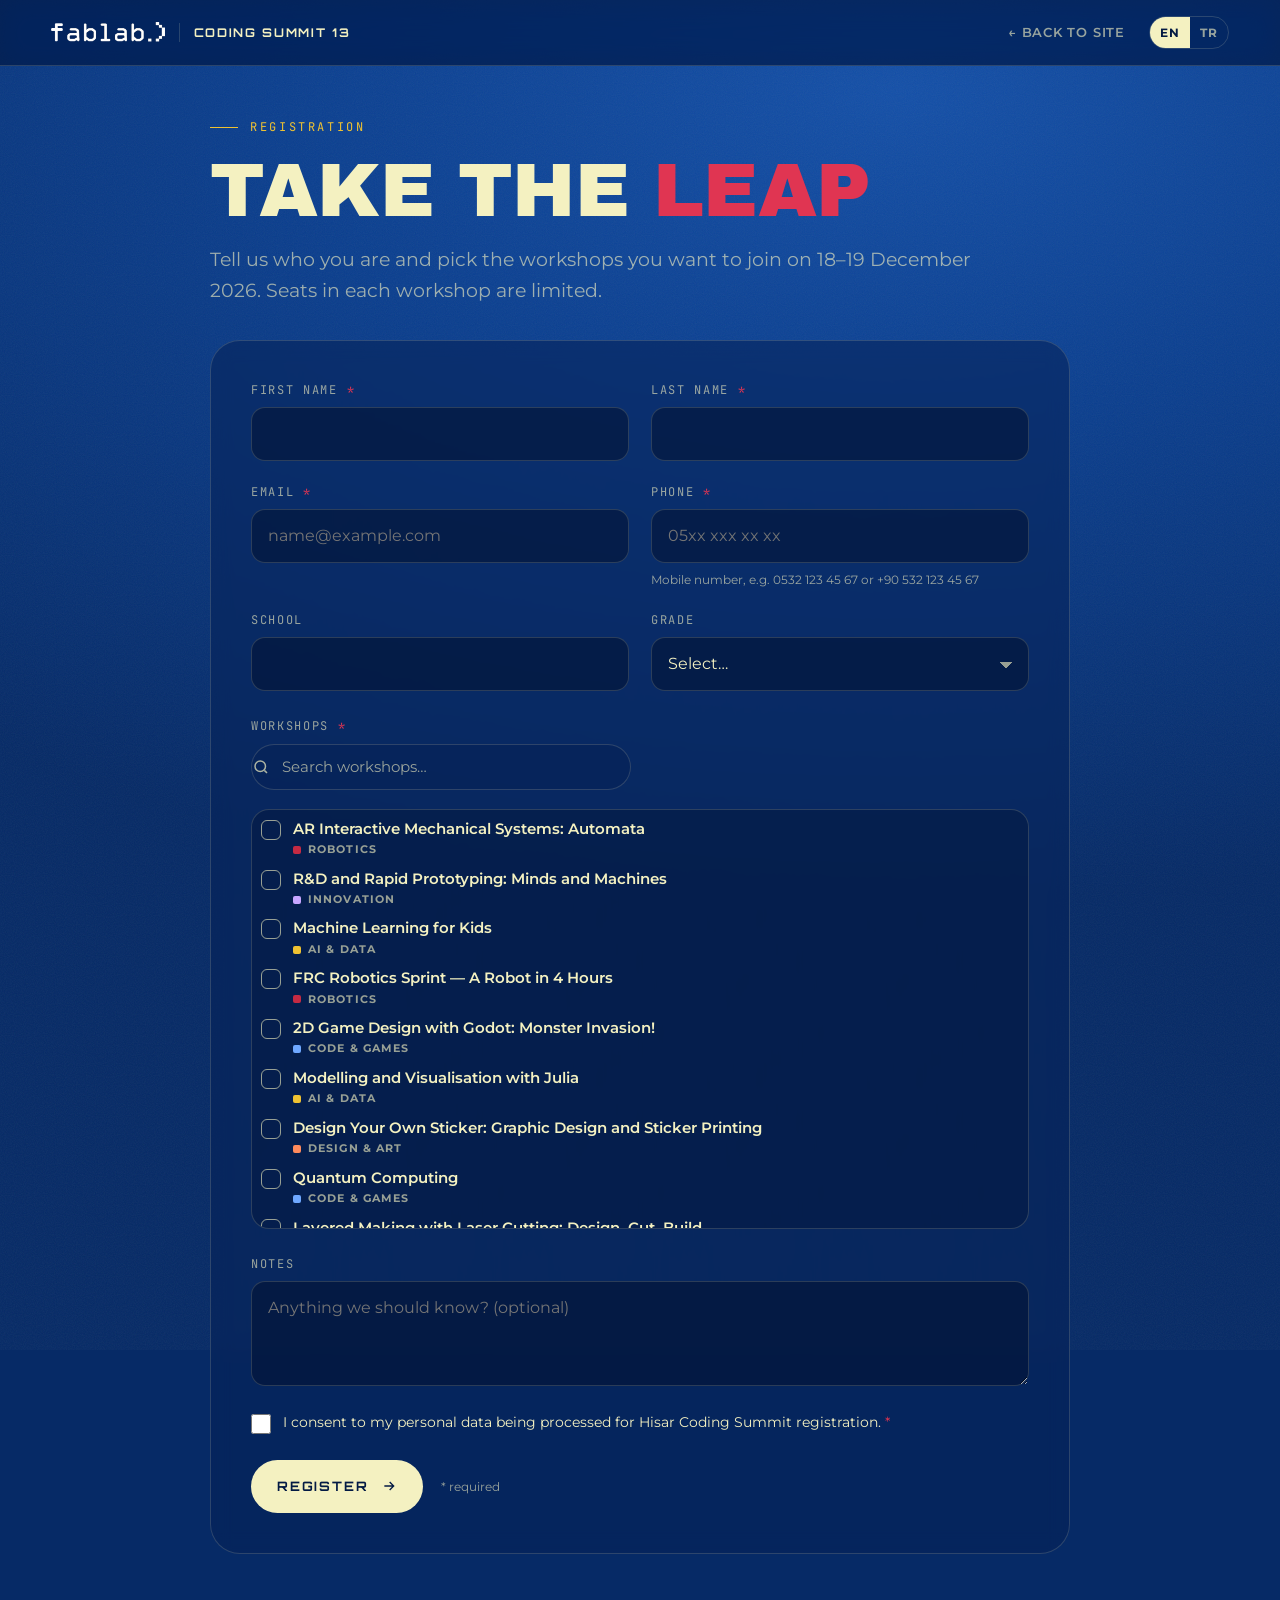
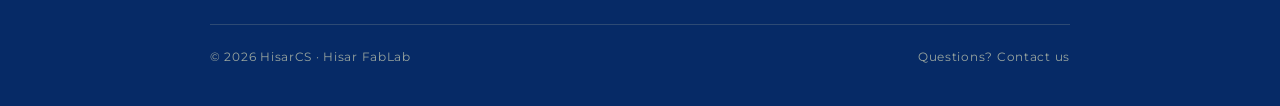
==== register.html @ 796e91f2 "Cache-bust asset URLs so returning visitors get new data.js Co-Authored-By: Claude Opus 5.5 <noreply" ====
<!doctype html>
<html lang="en">
<head>
  <meta charset="utf-8" />
  <meta name="viewport" content="width=device-width, initial-scale=1" />
  <title>Register — Quantum Leap · 13th Hisar Coding Summit</title>
  <meta name="description" content="Register for the 13th Hisar Coding Summit: Quantum Leap, 18–19 December 2026." />
  <meta name="theme-color" content="#0b3f8f" />
  <link rel="icon" href="legacy/favicon.ico" />
  <link rel="preconnect" href="https://fonts.googleapis.com" />
  <link rel="preconnect" href="https://fonts.gstatic.com" crossorigin />
  <link href="https://fonts.googleapis.com/css2?family=Archivo+Black&family=JetBrains+Mono:wght@400;500&family=Montserrat:wght@300;400;500;600;700&family=Orbitron:wght@500;700;900&family=Plus+Jakarta+Sans:wght@700&display=swap" rel="stylesheet" />
  <link rel="stylesheet" href="assets/css/style.css?v=b892150" />
  <link rel="stylesheet" href="assets/css/register.css?v=b892150" />
</head>
<body class="reg">
  <div class="reg__bg" aria-hidden="true"></div>
  <div class="grain" aria-hidden="true"></div>

  <header class="nav is-solid" id="nav">
    <a class="nav__brand" href="index.html" aria-label="Hisar Coding Summit home">
      <img src="assets/img/fablab-white.png" alt="fablab" />
      <span>CODING SUMMIT 13</span>
    </a>
    <div class="nav__right">
      <a class="reg__back" href="index.html"><span aria-hidden="true">←</span> <span data-i18n="reg.back">Back to site</span></a>
      <div class="lang" role="group" aria-label="Language">
        <button type="button" data-lang="en" aria-pressed="true">EN</button>
        <button type="button" data-lang="tr" aria-pressed="false">TR</button>
      </div>
    </div>
  </header>

  <main class="reg__main">
    <div class="reg__wrap">
      <div class="reg__intro">
        <span class="eyebrow" data-i18n="reg.eyebrow">Registration</span>
        <h1 class="h2" data-i18n-html="reg.title">Take the <em>leap</em></h1>
        <p class="lead" data-i18n="reg.lead">Tell us who you are and pick the workshops you want to join on 18–19 December 2026. Seats in each workshop are limited.</p>
      </div>

      <div class="reg__soon" id="soon" hidden role="status">
        <b data-i18n="reg.soonTitle">Registration opens soon</b>
        <span data-i18n="reg.soonText">The form is ready, but we are not taking sign-ups yet. Follow @hisarcs to be the first to know.</span>
      </div>

      <form class="reg__form" id="form" novalidate autocomplete="on">
        <div class="reg__grid">
          <div class="f">
            <label for="firstName"><span data-i18n="reg.first">First name</span> <i>*</i></label>
            <input id="firstName" name="firstName" type="text" autocomplete="given-name" maxlength="80" required />
            <p class="err" data-for="firstName" role="alert"></p>
          </div>
          <div class="f">
            <label for="lastName"><span data-i18n="reg.last">Last name</span> <i>*</i></label>
            <input id="lastName" name="lastName" type="text" autocomplete="family-name" maxlength="80" required />
            <p class="err" data-for="lastName" role="alert"></p>
          </div>
          <div class="f">
            <label for="email"><span data-i18n="reg.email">Email</span> <i>*</i></label>
            <input id="email" name="email" type="email" inputmode="email" autocomplete="email" maxlength="120" placeholder="name@example.com" required />
            <p class="err" data-for="email" role="alert"></p>
          </div>
          <div class="f">
            <label for="phone"><span data-i18n="reg.phone">Phone</span> <i>*</i></label>
            <input id="phone" name="phone" type="tel" inputmode="tel" autocomplete="tel" maxlength="24" placeholder="05xx xxx xx xx" required />
            <small data-i18n="reg.phoneHint">Mobile number, e.g. 0532 123 45 67 or +90 532 123 45 67</small>
            <p class="err" data-for="phone" role="alert"></p>
          </div>
          <div class="f">
            <label for="school" data-i18n="reg.school">School</label>
            <input id="school" name="school" type="text" autocomplete="organization" maxlength="120" />
          </div>
          <div class="f">
            <label for="grade" data-i18n="reg.grade">Grade</label>
            <select id="grade" name="grade"></select>
          </div>
        </div>

        <fieldset class="f reg__ws" id="wsField">
          <legend><span data-i18n="reg.workshops">Workshops</span> <i>*</i></legend>
          <div class="reg__wstools">
            <label class="search">
              <svg viewBox="0 0 24 24" fill="none" stroke="currentColor" stroke-width="2"><circle cx="11" cy="11" r="7"/><path d="m20 20-3.5-3.5"/></svg>
              <input id="wsq" type="search" data-i18n-ph="reg.wsSearch" placeholder="Search workshops…" autocomplete="off" aria-label="Search workshops" />
            </label>
            <span class="reg__picked" id="picked" aria-live="polite"></span>
          </div>
          <div class="reg__list" id="wsList"></div>
          <p class="err" data-for="workshops" role="alert"></p>
        </fieldset>

        <div class="f">
          <label for="notes" data-i18n="reg.notes">Notes</label>
          <textarea id="notes" name="notes" rows="3" maxlength="600" data-i18n-ph="reg.notesPh" placeholder="Anything we should know? (optional)"></textarea>
        </div>

        <div class="f reg__consent">
          <label class="check">
            <input id="consent" name="consent" type="checkbox" />
            <span><span data-i18n="reg.consent">I consent to my personal data being processed for Hisar Coding Summit registration.</span> <i>*</i></span>
          </label>
          <p class="err" data-for="consent" role="alert"></p>
        </div>

        <div class="hp" aria-hidden="true"><label>Website <input id="website" name="website" type="text" tabindex="-1" autocomplete="off" /></label></div>

        <div class="reg__error" id="fail" hidden role="alert">
          <b data-i18n="reg.failTitle">We could not send your registration</b>
          <span id="failMsg"></span>
        </div>

        <div class="reg__actions">
          <button class="btn" id="submit" type="submit">
            <span id="submitText" data-i18n="reg.submit">Register</span>
            <svg viewBox="0 0 24 24" fill="none" stroke="currentColor" stroke-width="2"><path d="M5 12h14M13 6l6 6-6 6"/></svg>
          </button>
          <span class="reg__req" data-i18n="reg.required">* required</span>
        </div>
      </form>

      <section class="reg__done" id="done" hidden aria-live="polite">
        <span class="eyebrow" style="color:var(--yellow)" data-i18n="reg.doneEyebrow">Done</span>
        <h2 class="h2" data-i18n-html="reg.doneTitle">You're <em>registered</em></h2>
        <p class="lead" id="doneText"></p>
        <ul class="reg__sum" id="doneList"></ul>
        <a class="btn btn--ghost" href="index.html"><span data-i18n="reg.back">Back to site</span></a>
      </section>
    </div>
  </main>

  <footer class="reg__foot">
    <span>© <span id="yr"></span> HisarCS · Hisar FabLab</span>
    <a href="index.html#contact" data-i18n="reg.help">Questions? Contact us</a>
  </footer>

  <script src="assets/js/data.js?v=b892150"></script>
  <script src="assets/js/register.js?v=b892150"></script>
</body>
</html>
---- assets/css/style.css ----
/* 13th Hisar Coding Summit — "Quantum Leap"
   Palette and type follow the Canva brand sheet (13th Coding Summit, page 1–2). */

:root {
  --blue: #0b3f8f;
  --blue-deep: #062a66;
  --blue-ink: #031a44;
  --navy: #2e3a4f;
  --cream: #f4f1c1;
  --cream-dim: rgba(244, 241, 193, 0.62);
  --red: #c52a43;
  --red-hot: #e03552;
  --yellow: #efc232;
  --line: rgba(244, 241, 193, 0.16);
  --glass: rgba(6, 34, 86, 0.55);

  --f-display: "Orbitron", "Archivo Black", system-ui, sans-serif;
  --f-heavy: "Archivo Black", "Montserrat", system-ui, sans-serif;
  --f-body: "Montserrat", system-ui, -apple-system, sans-serif;
  --f-mono: "JetBrains Mono", ui-monospace, Menlo, monospace;

  --gutter: clamp(16px, 4vw, 56px);
  --max: 1240px;
  --ease: cubic-bezier(0.2, 0.8, 0.2, 1);
}

* { box-sizing: border-box; }
html { scroll-behavior: smooth; -webkit-text-size-adjust: 100%; }
body {
  margin: 0;
  background: var(--blue-deep);
  color: var(--cream);
  font-family: var(--f-body);
  font-size: 16px;
  line-height: 1.6;
  overflow-x: hidden;
  -webkit-font-smoothing: antialiased;
}
::selection { background: var(--red); color: var(--cream); }
a { color: inherit; }
img { max-width: 100%; display: block; }
button { font: inherit; color: inherit; }

/* ---------- background layers ---------- */
#smoke {
  position: fixed; inset: 0; width: 100%; height: 100%;
  z-index: -2; display: block;
  background: radial-gradient(120% 90% at 70% 10%, #1450a8 0%, var(--blue) 40%, var(--blue-deep) 100%);
}
.grain {
  position: fixed; inset: -50%; z-index: -1; pointer-events: none; opacity: 0.07;
  background-image: url("data:image/svg+xml;utf8,<svg xmlns='http://www.w3.org/2000/svg' width='160' height='160'><filter id='n'><feTurbulence type='fractalNoise' baseFrequency='.9' numOctaves='3' stitchTiles='stitch'/></filter><rect width='100%' height='100%' filter='url(%23n)'/></svg>");
  animation: grain 1.2s steps(6) infinite;
}
@keyframes grain {
  0% { transform: translate(0, 0); } 20% { transform: translate(-3%, 2%); }
  40% { transform: translate(2%, -4%); } 60% { transform: translate(-4%, -1%); }
  80% { transform: translate(3%, 3%); } 100% { transform: translate(0, 0); }
}

/* ---------- cursor (pointer devices only) ---------- */
.cursor, .cursor-ring { display: none; }
@media (hover: hover) and (pointer: fine) {
  .cursor, .cursor-ring {
    display: block; position: fixed; left: 0; top: 0; z-index: 100;
    pointer-events: none; border-radius: 50%;
    transform: translate(-50%, -50%);
  }
  .cursor { width: 6px; height: 6px; background: var(--cream); mix-blend-mode: difference; }
  .cursor-ring {
    width: 34px; height: 34px; border: 1px solid var(--cream-dim);
    transition: width .25s var(--ease), height .25s var(--ease), border-color .25s, background .25s;
  }
  .cursor-ring.is-hover { width: 64px; height: 64px; border-color: var(--yellow); background: rgba(239, 194, 50, .08); }
}

/* ---------- nav ---------- */
.nav {
  position: fixed; top: 0; left: 0; right: 0; z-index: 50;
  display: flex; align-items: center; justify-content: space-between; gap: 16px;
  padding: 14px var(--gutter);
  transition: background .4s, backdrop-filter .4s, padding .4s;
}
.nav.is-solid {
  background: rgba(3, 26, 68, .72);
  -webkit-backdrop-filter: blur(14px) saturate(1.3); backdrop-filter: blur(14px) saturate(1.3);
  border-bottom: 1px solid var(--line);
}
.nav__brand { display: flex; align-items: center; gap: 14px; text-decoration: none; flex: none; }
@media (max-width: 1180px) { .nav__brand span { display: none; } }
.nav__brand img { height: 20px; width: auto; }
.nav__brand span {
  font-family: var(--f-display); font-weight: 700; letter-spacing: .14em; font-size: 12px;
  padding-left: 14px; border-left: 1px solid var(--line); white-space: nowrap;
}
.nav__links { display: flex; align-items: center; gap: 4px; }
.nav__links a {
  text-decoration: none; font-size: 13px; font-weight: 600; letter-spacing: .06em; text-transform: uppercase;
  padding: 8px 12px; border-radius: 99px; color: var(--cream-dim); transition: color .2s, background .2s;
}
.nav__links a:hover, .nav__links a.is-active { color: var(--cream); background: rgba(244, 241, 193, .08); }
.nav__right { display: flex; align-items: center; gap: 10px; }
.lang {
  display: inline-flex; border: 1px solid var(--line); border-radius: 99px; overflow: hidden; font-size: 12px; font-weight: 700;
}
.lang button { background: none; border: 0; padding: 6px 10px; cursor: pointer; color: var(--cream-dim); letter-spacing: .08em; }
.lang button[aria-pressed="true"] { background: var(--cream); color: var(--blue-ink); }
.nav__burger { display: none; background: none; border: 1px solid var(--line); border-radius: 10px; width: 40px; height: 40px; cursor: pointer; }
.nav__burger i { display: block; width: 18px; height: 2px; background: var(--cream); margin: 4px auto; transition: transform .3s; }

@media (max-width: 900px) {
  .nav__links {
    position: fixed; inset: 64px 12px auto 12px; flex-direction: column; align-items: stretch;
    background: rgba(3, 26, 68, .96); border: 1px solid var(--line); border-radius: 18px; padding: 10px;
    transform: translateY(-12px); opacity: 0; pointer-events: none; transition: .3s var(--ease);
  }
  .nav__links.is-open { transform: none; opacity: 1; pointer-events: auto; }
  .nav__links a { padding: 14px 16px; font-size: 15px; }
  .nav__burger { display: block; }
  .nav__brand span { display: none; }
}

/* ---------- shared ---------- */
.wrap { width: min(var(--max), 100% - 2 * var(--gutter)); margin-inline: auto; }
.section { position: relative; padding: clamp(80px, 12vw, 150px) 0; }
.eyebrow {
  display: inline-flex; align-items: center; gap: 12px;
  font-family: var(--f-mono); font-size: 12px; letter-spacing: .22em; text-transform: uppercase; color: var(--yellow);
}
.eyebrow::before { content: ""; width: 28px; height: 1px; background: currentColor; }
.h2 {
  font-family: var(--f-heavy); font-weight: 400; text-transform: uppercase;
  font-size: clamp(34px, 6vw, 76px); line-height: .95; letter-spacing: -.01em; margin: 18px 0 0;
}
.h2 em { font-style: normal; color: var(--red-hot); }
.lead { font-size: clamp(16px, 1.5vw, 19px); color: var(--cream-dim); max-width: 62ch; }

.btn {
  --bg: var(--cream); --fg: var(--blue-ink);
  position: relative; display: inline-flex; align-items: center; gap: 12px;
  padding: 16px 26px; border-radius: 99px; border: 0; cursor: pointer; text-decoration: none;
  background: var(--bg); color: var(--fg);
  font-family: var(--f-display); font-weight: 700; font-size: 13px; letter-spacing: .14em; text-transform: uppercase;
  overflow: hidden; isolation: isolate; transition: transform .3s var(--ease), box-shadow .3s;
}
.btn::before {
  content: ""; position: absolute; inset: 0; z-index: -1; background: var(--red);
  transform: translateY(101%); transition: transform .45s var(--ease);
}
.btn:hover { color: var(--cream); box-shadow: 0 12px 40px -10px rgba(197, 42, 67, .8); }
.btn:hover::before { transform: none; }
.btn--ghost { --bg: transparent; --fg: var(--cream); border: 1px solid var(--line); }
.btn svg { width: 16px; height: 16px; transition: transform .3s var(--ease); }
.btn:hover svg { transform: translateX(4px); }

.reveal { opacity: 0; transform: translateY(36px); transition: opacity 1s var(--ease), transform 1s var(--ease); }
.reveal.is-in { opacity: 1; transform: none; }

/* ---------- hero ---------- */
.hero {
  position: relative; min-height: 100svh; display: grid; place-items: center;
  padding: 96px var(--gutter) 56px; text-align: center; overflow: hidden;
}
.hero__inner { position: relative; z-index: 2; display: flex; flex-direction: column; align-items: center; }
.hero__edition {
  display: flex; align-items: center; gap: 18px;
  font-family: var(--f-display); font-size: clamp(14px, 1.6vw, 20px); letter-spacing: .3em;
}
.hero__edition::before, .hero__edition::after { content: ""; width: clamp(40px, 7vw, 90px); height: 1px; background: var(--cream); opacity: .7; }
.hero__summit {
  font-family: var(--f-body); font-weight: 500; letter-spacing: .04em;
  font-size: clamp(22px, 3.4vw, 44px); margin-top: 6px;
}
.title {
  font-family: var(--f-display); font-weight: 900; color: var(--cream);
  font-size: clamp(44px, min(11vw, 13svh), 150px); line-height: .9; letter-spacing: .08em; margin: 14px 0 0;
  text-shadow: 0 0 40px rgba(244, 241, 193, .18);
}
.title .row { display: block; white-space: nowrap; }
.title .ch { display: inline-block; position: relative; transition: color .2s, transform .2s; }
.title .ch:hover { color: var(--yellow); transform: translateY(-6px); }
.title.is-glitch .row { animation: glitch .38s steps(2) 1; }
@keyframes glitch {
  0% { clip-path: inset(0 0 0 0); transform: none; text-shadow: none; }
  20% { clip-path: inset(10% 0 55% 0); transform: translateX(-6px); text-shadow: 4px 0 var(--red), -4px 0 var(--yellow); }
  40% { clip-path: inset(60% 0 8% 0); transform: translateX(6px); text-shadow: -4px 0 var(--red), 4px 0 #6fb4ff; }
  60% { clip-path: inset(30% 0 35% 0); transform: translateX(-3px); }
  100% { clip-path: inset(0 0 0 0); transform: none; text-shadow: none; }
}
.hero__tag {
  margin-top: 22px; font-size: clamp(11px, 1.1vw, 14px); letter-spacing: .22em; text-transform: uppercase; color: var(--cream-dim);
}
.hero__stage { position: relative; width: min(440px, 84vw, 40svh); aspect-ratio: 1; margin-top: clamp(4px, 1.5vw, 16px); }
@media (max-width: 640px) { .hero__stage { width: min(84vw, 360px); } }
#ring { position: absolute; inset: 0; width: 100%; height: 100%; }
.hero__hint {
  position: absolute; bottom: 4%; left: 50%; transform: translateX(-50%);
  font-family: var(--f-mono); font-size: 11px; letter-spacing: .2em; color: var(--cream-dim); opacity: .8; white-space: nowrap;
}

.infobar {
  margin-top: clamp(10px, 2vw, 24px);
  display: flex; align-items: stretch; gap: 0; flex-wrap: wrap; justify-content: center;
  border: 1px solid var(--line); border-radius: 18px; background: var(--glass);
  -webkit-backdrop-filter: blur(10px); backdrop-filter: blur(10px);
}
.infobar > * { padding: 14px 22px; display: flex; align-items: center; gap: 12px; text-align: left; }
.infobar > * + * { border-left: 1px solid var(--line); }
.infobar svg { width: 22px; height: 22px; flex: none; opacity: .9; }
.infobar strong { display: block; font-size: 15px; font-weight: 600; }
.infobar small { display: block; font-size: 11px; color: var(--cream-dim); letter-spacing: .06em; }
.count { font-family: var(--f-display); font-size: 18px; letter-spacing: .06em; font-variant-numeric: tabular-nums; }
.count b { font-weight: 700; }
.count i { font-style: normal; font-size: 10px; color: var(--cream-dim); margin: 0 6px 0 2px; }
@media (max-width: 640px) {
  .infobar > * { flex: 1 1 100%; justify-content: center; }
  .infobar > * + * { border-left: 0; border-top: 1px solid var(--line); }
}
.hero__cta { display: flex; gap: 12px; flex-wrap: wrap; justify-content: center; margin-top: 26px; }
.scrollcue {
  position: absolute; left: 50%; bottom: 18px; z-index: 2; transform: translateX(-50%);
  width: 22px; height: 36px; border: 1px solid var(--cream-dim); border-radius: 12px;
}
.scrollcue::after {
  content: ""; position: absolute; left: 50%; top: 7px; width: 3px; height: 7px; border-radius: 2px;
  background: var(--cream); transform: translateX(-50%); animation: cue 1.8s var(--ease) infinite;
}
@keyframes cue { 0% { opacity: 0; transform: translate(-50%, 0); } 30% { opacity: 1; } 100% { opacity: 0; transform: translate(-50%, 12px); } }

/* ---------- partner strip ---------- */
.partners { border-block: 1px solid var(--line); padding: 26px 0; background: rgba(3, 26, 68, .35); }
.partners .wrap { display: flex; align-items: center; justify-content: center; gap: clamp(14px, 3.4vw, 44px); flex-wrap: wrap; }
.partners .p {
  font-weight: 700; font-size: 14px; letter-spacing: .08em; color: var(--cream-dim); text-transform: uppercase;
  display: flex; align-items: center; gap: 10px; transition: color .3s;
}
.partners .p:hover { color: var(--cream); }
.partners img { height: 18px; width: auto; opacity: .8; }
.partners .dot { width: 9px; height: 9px; border-radius: 2px; }

/* ---------- marquee ---------- */
.marquee {
  overflow: hidden; background: var(--red); color: var(--cream);
  transform: rotate(-2deg); margin: 0 -4vw; box-shadow: 0 20px 60px -20px rgba(0, 0, 0, .5);
}
.marquee--y { background: var(--yellow); color: var(--blue-ink); transform: rotate(1.5deg); margin-top: -18px; }
.marquee__track { display: flex; width: max-content; animation: marquee 32s linear infinite; }
.marquee--y .marquee__track { animation-direction: reverse; animation-duration: 40s; }
.marquee span {
  font-family: var(--f-display); font-weight: 900; font-size: clamp(18px, 2.6vw, 30px); letter-spacing: .14em;
  padding: 14px 0; white-space: nowrap;
}
.marquee span::after { content: "✦"; margin: 0 28px; }
@keyframes marquee { to { transform: translateX(-50%); } }

/* ---------- about ---------- */
.about__grid { display: grid; grid-template-columns: 1.1fr .9fr; gap: clamp(32px, 6vw, 90px); align-items: center; }
@media (max-width: 900px) { .about__grid { grid-template-columns: 1fr; } }
.stats { display: grid; grid-template-columns: repeat(2, 1fr); gap: 14px; }
.stat {
  position: relative; padding: 26px 22px; border-radius: 20px; border: 1px solid var(--line);
  background: linear-gradient(160deg, rgba(244, 241, 193, .06), rgba(244, 241, 193, 0)); overflow: hidden;
}
.stat::after { content: ""; position: absolute; right: -30px; top: -30px; width: 90px; height: 90px; border-radius: 50%; background: var(--c, var(--red)); opacity: .9; transition: transform .6s var(--ease); }
.stat:hover::after { transform: scale(1.5); }
.stat:nth-child(2) { --c: var(--yellow); }
.stat:nth-child(2)::after { border-radius: 12px; }
.stat:nth-child(3) { --c: var(--cream); }
.stat:nth-child(4) { --c: var(--navy); }
.stat:nth-child(4)::after { border-radius: 12px; }
.stat b { display: block; font-family: var(--f-display); font-size: clamp(40px, 5vw, 64px); line-height: 1; position: relative; z-index: 1; }
.stat span { display: block; margin-top: 10px; font-size: 13px; color: var(--cream-dim); letter-spacing: .08em; text-transform: uppercase; position: relative; z-index: 1; }
.swatches { display: flex; gap: 8px; margin-top: 30px; }
.swatches i { width: 34px; height: 34px; border-radius: 6px; display: block; transition: transform .4s var(--ease); }
.swatches i:hover { transform: translateY(-8px) rotate(-8deg); }

/* ---------- workshops ---------- */
.ws__head { display: flex; align-items: flex-end; justify-content: space-between; gap: 24px; flex-wrap: wrap; }
.ws__tools { display: flex; flex-direction: column; gap: 14px; margin-top: 36px; }
.search {
  display: flex; align-items: center; gap: 10px; padding: 0 16px; height: 50px; max-width: 460px;
  border: 1px solid var(--line); border-radius: 99px; background: var(--glass);
}
.search input { flex: 1; background: none; border: 0; outline: 0; color: var(--cream); font: inherit; font-size: 15px; min-width: 0; }
.search input::placeholder { color: var(--cream-dim); }
.search svg { width: 18px; height: 18px; opacity: .7; flex: none; }
.chips { display: flex; flex-wrap: wrap; gap: 8px; }
.chip {
  border: 1px solid var(--line); background: none; padding: 8px 14px; border-radius: 99px; cursor: pointer;
  font-size: 13px; font-weight: 600; color: var(--cream-dim); transition: .25s var(--ease);
}
.chip:hover { color: var(--cream); border-color: var(--cream-dim); }
.chip[aria-pressed="true"] { background: var(--cream); color: var(--blue-ink); border-color: var(--cream); }
.chip .n { opacity: .55; margin-left: 6px; font-weight: 500; }
.ws__count { font-family: var(--f-mono); font-size: 12px; letter-spacing: .14em; color: var(--cream-dim); }

.grid {
  display: grid; grid-template-columns: repeat(auto-fill, minmax(min(100%, 290px), 1fr));
  gap: 16px; margin-top: 28px; perspective: 1200px;
}
.card {
  --rx: 0deg; --ry: 0deg; --mx: 50%; --my: 50%;
  position: relative; display: flex; flex-direction: column; min-height: 280px; padding: 24px;
  border-radius: 22px; border: 1px solid var(--line); cursor: pointer; text-align: left;
  background: linear-gradient(165deg, rgba(20, 80, 168, .55), rgba(6, 34, 86, .75));
  transform: rotateX(var(--rx)) rotateY(var(--ry)); transform-style: preserve-3d;
  transition: transform .5s var(--ease), border-color .3s, box-shadow .4s, opacity .4s;
  overflow: hidden; isolation: isolate;
}
.card::before {
  content: ""; position: absolute; inset: 0; z-index: -1; opacity: 0; transition: opacity .3s;
  background: radial-gradient(420px circle at var(--mx) var(--my), rgba(244, 241, 193, .16), transparent 45%);
}
.card:hover { border-color: rgba(244, 241, 193, .45); box-shadow: 0 30px 60px -30px rgba(0, 0, 0, .7); }
.card:hover::before { opacity: 1; }
.card:focus-visible { outline: 2px solid var(--yellow); outline-offset: 3px; }
.card__no { font-family: var(--f-mono); font-size: 12px; letter-spacing: .16em; color: var(--yellow); }
.card__shape { position: absolute; top: 20px; right: 20px; width: 38px; height: 38px; transition: transform .6s var(--ease); }
.card:hover .card__shape { transform: rotate(90deg) scale(1.15); }
.card h3 {
  font-family: var(--f-heavy); font-weight: 400; font-size: 21px; line-height: 1.15; margin: 34px 0 12px;
  text-transform: none; transform: translateZ(30px);
}
.card p { margin: 0; font-size: 14px; color: var(--cream-dim); display: -webkit-box; -webkit-line-clamp: 4; -webkit-box-orient: vertical; overflow: hidden; }
.card__tags { display: flex; flex-wrap: wrap; gap: 6px; margin-top: auto; padding-top: 18px; }
.tag {
  font-size: 11px; font-weight: 700; letter-spacing: .06em; text-transform: uppercase;
  padding: 5px 9px; border-radius: 6px; background: rgba(244, 241, 193, .1); color: var(--cream);
}
.tag--red { background: rgba(197, 42, 67, .85); }
.tag--y { background: var(--yellow); color: var(--blue-ink); }
.card.is-hidden { display: none; }
.empty {
  grid-column: 1 / -1; padding: 60px 20px; text-align: center; border: 1px dashed var(--line); border-radius: 22px; color: var(--cream-dim);
}
.empty b { display: block; font-family: var(--f-display); color: var(--cream); font-size: 20px; letter-spacing: .1em; margin-bottom: 8px; }

/* modal */
.modal { position: fixed; inset: 0; z-index: 80; display: grid; place-items: center; padding: 16px; visibility: hidden; }
.modal.is-open { visibility: visible; }
.modal__bg { position: absolute; inset: 0; background: rgba(3, 18, 48, .7); -webkit-backdrop-filter: blur(8px); backdrop-filter: blur(8px); opacity: 0; transition: opacity .35s; }
.modal.is-open .modal__bg { opacity: 1; }
.modal__box {
  position: relative; width: min(720px, 100%); max-height: 88svh; overflow: auto;
  background: linear-gradient(170deg, #12489c, var(--blue-deep)); border: 1px solid var(--line); border-radius: 26px;
  padding: clamp(24px, 4vw, 44px); transform: translateY(30px) scale(.96); opacity: 0; transition: .45s var(--ease);
}
.modal.is-open .modal__box { transform: none; opacity: 1; }
.modal__close {
  position: absolute; top: 16px; right: 16px; width: 40px; height: 40px; border-radius: 50%;
  border: 1px solid var(--line); background: none; cursor: pointer; font-size: 20px; line-height: 1;
}
.modal h3 { font-family: var(--f-heavy); font-weight: 400; font-size: clamp(26px, 4vw, 38px); line-height: 1.05; margin: 16px 40px 18px 0; }
.modal p { color: var(--cream-dim); font-size: 16px; white-space: pre-line; }
.modal dl { display: grid; grid-template-columns: repeat(auto-fit, minmax(140px, 1fr)); gap: 10px; margin: 24px 0 0; }
.modal dl div { border: 1px solid var(--line); border-radius: 14px; padding: 12px 14px; }
.modal dt { font-size: 11px; letter-spacing: .12em; text-transform: uppercase; color: var(--yellow); }
.modal dd { margin: 4px 0 0; font-weight: 600; }

/* ---------- program ---------- */
.tabs { display: inline-flex; gap: 6px; padding: 6px; border: 1px solid var(--line); border-radius: 99px; margin-top: 36px; background: var(--glass); }
.tabs button { border: 0; background: none; padding: 10px 20px; border-radius: 99px; cursor: pointer; font-weight: 700; font-size: 14px; color: var(--cream-dim); }
.tabs button[aria-selected="true"] { background: var(--red); color: var(--cream); }
.timeline { position: relative; margin-top: 34px; padding-left: 28px; }
.timeline::before { content: ""; position: absolute; left: 7px; top: 6px; bottom: 6px; width: 2px; background: linear-gradient(var(--yellow), var(--red), transparent); }
.timeline.is-empty { padding-left: 0; }
.timeline.is-empty::before { display: none; }
.slot { position: relative; display: grid; grid-template-columns: 150px 1fr; gap: 20px; padding: 18px 0; border-bottom: 1px solid var(--line); }
.slot::before { content: ""; position: absolute; left: -27px; top: 26px; width: 14px; height: 14px; border-radius: 50%; background: var(--blue-deep); border: 2px solid var(--yellow); }
.slot:hover::before { background: var(--yellow); }
.slot time { font-family: var(--f-display); font-size: 15px; letter-spacing: .06em; color: var(--yellow); }
.slot b { font-size: 18px; }
.slot small { display: block; color: var(--cream-dim); font-size: 14px; margin-top: 4px; }
@media (max-width: 600px) { .slot { grid-template-columns: 1fr; gap: 4px; } }

/* ---------- join ---------- */
.join {
  position: relative; border-radius: 34px; overflow: hidden; padding: clamp(40px, 8vw, 100px) clamp(24px, 6vw, 80px);
  background: var(--red); text-align: center; isolation: isolate;
}
.join::before {
  content: ""; position: absolute; width: 70vmin; height: 70vmin; border-radius: 50%; background: var(--blue);
  right: -22vmin; top: -30vmin; z-index: -1; transition: transform 1.2s var(--ease);
}
.join::after {
  content: ""; position: absolute; width: 36vmin; height: 36vmin; background: var(--yellow);
  left: -10vmin; bottom: -14vmin; z-index: -1; transform: rotate(12deg); transition: transform 1.2s var(--ease);
}
.join:hover::before { transform: translate(-6vmin, 4vmin); }
.join:hover::after { transform: rotate(-8deg) translate(4vmin, -2vmin); }
.join .h2 { color: var(--cream); }
.join p { color: rgba(244, 241, 193, .85); max-width: 52ch; margin: 18px auto 30px; }
.join__cta { display: flex; align-items: center; justify-content: center; gap: 14px 22px; flex-wrap: wrap; }
.join__ig { color: var(--cream); font-family: var(--f-mono); font-size: 13px; letter-spacing: .1em; text-decoration: none; padding: 10px 14px; border-radius: 99px; border: 1px solid rgba(244, 241, 193, .35); transition: background .25s, color .25s; }
.join__ig:hover { background: var(--cream); color: var(--blue-ink); }

/* ---------- footer ---------- */
.foot { padding: 90px 0 40px; border-top: 1px solid var(--line); margin-top: clamp(80px, 10vw, 140px); background: rgba(3, 18, 48, .55); }
.foot__grid { display: grid; grid-template-columns: 1.2fr 1fr 1fr; gap: 40px; }
@media (max-width: 800px) { .foot__grid { grid-template-columns: 1fr; } }
.foot h4 { font-family: var(--f-mono); font-size: 12px; letter-spacing: .2em; text-transform: uppercase; color: var(--yellow); margin: 0 0 14px; font-weight: 500; }
.foot p, .foot a { color: var(--cream-dim); font-size: 15px; text-decoration: none; }
.foot a:hover { color: var(--cream); }
.foot ul { list-style: none; margin: 0; padding: 0; display: grid; gap: 8px; }
.map { border-radius: 20px; overflow: hidden; border: 1px solid var(--line); aspect-ratio: 16 / 10; filter: grayscale(.6) contrast(1.05) hue-rotate(180deg) invert(.88); }
.map iframe { width: 100%; height: 100%; border: 0; display: block; }
.foot__big {
  font-family: var(--f-display); font-weight: 900; font-size: clamp(30px, 8.4vw, 150px); line-height: .85; letter-spacing: .02em; text-align: center;
  margin: 80px 0 0; color: transparent; -webkit-text-stroke: 1px rgba(244, 241, 193, .35); white-space: nowrap; overflow: hidden;
  user-select: none;
}

/* ---------- legacy ---------- */
.legacy { display: flex; flex-direction: column; align-items: center; gap: 14px; padding: 60px 0 10px; text-align: center; }
.legacy small { color: var(--cream-dim); font-family: var(--f-mono); font-size: 11px; letter-spacing: .16em; text-transform: uppercase; }
.legacy__btn {
  position: relative; display: inline-flex; align-items: center; gap: 14px; text-decoration: none;
  padding: 14px 22px 14px 16px; border-radius: 14px; background: #000; color: #fff;
  border: 1px solid rgba(255, 255, 255, .22); font-family: "Plus Jakarta Sans", var(--f-body); font-weight: 700; font-size: 15px;
  transition: transform .3s var(--ease), box-shadow .3s; overflow: hidden;
}
.legacy__btn:hover { transform: translateY(-3px); box-shadow: 0 0 0 3px rgba(240, 16, 128, .35), 0 20px 40px -16px #f01080; }
.legacy__btn .badge { background: #f01080; color: #fff; font-size: 11px; letter-spacing: .14em; padding: 4px 8px; border-radius: 6px; }
.legacy__btn img { height: 16px; width: auto; }
.legacy__btn span:last-child { white-space: nowrap; }
@media (max-width: 460px) { .legacy__btn { gap: 10px; padding: 12px 14px 12px 12px; font-size: 14px; } .legacy__btn img { height: 14px; } }
.logos { display: flex; align-items: center; justify-content: center; gap: clamp(22px, 3.4vw, 48px); margin-top: 34px; max-width: 100%; }
.logos img { height: clamp(32px, 3.6vw, 48px); width: auto; max-width: none; flex: none; opacity: .92; }
.logos img[src*="fab-academy"], .logos img[src*="fab-foundation"] { height: clamp(22px, 2.3vw, 30px); }
.logos img.chip { height: clamp(38px, 4vw, 54px); background: #fff; padding: 5px 8px; border-radius: 10px; opacity: 1; }
@media (max-width: 1100px) {
  .logos { justify-content: flex-start; overflow-x: auto; width: 100%; padding: 4px 2px; scrollbar-width: none; -webkit-overflow-scrolling: touch; }
  .logos::-webkit-scrollbar { display: none; }
  .logos img { height: 34px; } .logos img[src*="fab-academy"], .logos img[src*="fab-foundation"] { height: 22px; } .logos img.chip { height: 40px; }
}
.hisar30 { height: 96px; width: auto; margin-top: 28px; opacity: .95; }
.copy { margin-top: 40px; text-align: center; font-size: 12px; color: var(--cream-dim); letter-spacing: .06em; }

/* rewind transition into legacy */
.rewind {
  position: fixed; inset: 0; z-index: 200; pointer-events: none; opacity: 0;
  background:
    repeating-linear-gradient(0deg, rgba(0, 0, 0, .35) 0 2px, transparent 2px 4px),
    #000;
  display: grid; place-items: center;
}
.rewind span { font-family: var(--f-mono); color: #fff; letter-spacing: .3em; font-size: 14px; }
.rewind.is-on { animation: rewind .9s steps(8) forwards; }
@keyframes rewind {
  0% { opacity: 0; clip-path: inset(48% 0 48% 0); }
  40% { opacity: 1; clip-path: inset(40% 0 40% 0); }
  100% { opacity: 1; clip-path: inset(0 0 0 0); }
}

@media (prefers-reduced-motion: reduce) {
  *, *::before, *::after { animation-duration: .01ms !important; animation-iteration-count: 1 !important; transition-duration: .01ms !important; }
  .reveal { opacity: 1; transform: none; }
}
---- assets/css/register.css ----
/* Registration page — shares tokens, nav, buttons, search from style.css */
.reg__bg { position: fixed; inset: 0; z-index: -2; background: radial-gradient(120% 90% at 70% 10%, #1450a8 0%, var(--blue) 40%, var(--blue-deep) 100%); }
.reg__main { padding: 110px var(--gutter) 40px; }
.reg__wrap { width: min(860px, 100%); margin-inline: auto; }
.reg__intro .h2 { font-size: clamp(36px, 7vw, 76px); }
.reg__intro .lead { margin: 18px 0 0; }
.reg__back { color: var(--cream-dim); text-decoration: none; font-size: 13px; font-weight: 600; letter-spacing: .06em; text-transform: uppercase; padding: 8px 10px; white-space: nowrap; }
.reg__back:hover { color: var(--cream); }
.nav .nav__right { gap: 14px; }

.reg__soon, .reg__error {
  margin-top: 28px; padding: 16px 20px; border-radius: 18px; display: grid; gap: 4px; font-size: 15px;
  border: 1px solid rgba(239, 194, 50, .5); background: rgba(239, 194, 50, .1); color: var(--cream);
}
.reg__soon b, .reg__error b { font-family: var(--f-display); letter-spacing: .08em; font-size: 14px; color: var(--yellow); }
.reg__error { border-color: rgba(224, 53, 82, .7); background: rgba(197, 42, 67, .2); }
.reg__error b { color: #ff9aa9; }
[hidden] { display: none !important; }

.reg__form { margin-top: 34px; display: grid; gap: 26px; padding: clamp(20px, 4vw, 40px); border-radius: 30px; border: 1px solid var(--line); background: var(--glass); -webkit-backdrop-filter: blur(10px); backdrop-filter: blur(10px); }
.reg__grid { display: grid; grid-template-columns: 1fr 1fr; gap: 22px 22px; }
@media (max-width: 640px) { .reg__grid { grid-template-columns: 1fr; } }
.f { display: grid; gap: 7px; align-content: start; min-width: 0; border: 0; padding: 0; margin: 0; }
.f label, .f legend { font-family: var(--f-mono); font-size: 12px; letter-spacing: .14em; text-transform: uppercase; color: var(--cream-dim); padding: 0; }
.f i { color: var(--red-hot); font-style: normal; }
.f small { font-size: 12px; color: var(--cream-dim); }
.f input[type=text], .f input[type=email], .f input[type=tel], .f select, .f textarea {
  width: 100%; font: inherit; font-size: 16px; color: var(--cream); background: rgba(3, 18, 48, .55);
  border: 1px solid var(--line); border-radius: 14px; padding: 13px 16px; outline: 0; transition: border-color .2s, box-shadow .2s;
}
.f textarea { resize: vertical; min-height: 90px; }
.f select { appearance: none; background-image: linear-gradient(45deg, transparent 50%, var(--cream-dim) 50%), linear-gradient(135deg, var(--cream-dim) 50%, transparent 50%); background-position: calc(100% - 22px) 52%, calc(100% - 16px) 52%; background-size: 6px 6px; background-repeat: no-repeat; padding-right: 40px; }
.f select option { color: var(--blue-ink); }
.f input:focus-visible, .f select:focus-visible, .f textarea:focus-visible { border-color: var(--yellow); box-shadow: 0 0 0 3px rgba(239, 194, 50, .25); }
.f.has-err input:not([type=checkbox]), .f.has-err select, .f.has-err textarea { border-color: var(--red-hot); }
.err { margin: 0; min-height: 0; font-size: 13px; font-weight: 600; color: #ff9aa9; }
.err:empty { display: none; }

.reg__wstools { display: flex; gap: 14px; align-items: center; justify-content: space-between; flex-wrap: wrap; margin: 8px 0 12px; }
.reg__wstools .search { flex: 1 1 260px; max-width: 380px; height: 46px; }
.reg__picked { font-family: var(--f-mono); font-size: 12px; letter-spacing: .12em; color: var(--yellow); }
.reg__list { display: grid; gap: 8px; max-height: 420px; overflow-y: auto; padding-right: 4px; overscroll-behavior: contain; border: 1px solid var(--line); border-radius: 18px; padding: 8px; background: rgba(3, 18, 48, .35); }
.reg__list .none { padding: 18px; color: var(--cream-dim); text-align: center; }
.wopt { position: relative; display: flex; align-items: flex-start; gap: 12px; padding: 12px 14px; border-radius: 12px; cursor: pointer; border: 1px solid transparent; transition: background .2s, border-color .2s; }
.wopt:hover { background: rgba(244, 241, 193, .06); }
.wopt input { position: absolute; opacity: 0; inset: 0; margin: 0; cursor: pointer; }
.wopt .box { flex: none; width: 20px; height: 20px; margin-top: 1px; border-radius: 6px; border: 1.5px solid var(--cream-dim); display: grid; place-items: center; transition: .2s; }
.wopt .box::after { content: ""; width: 10px; height: 6px; border: 2px solid var(--blue-ink); border-top: 0; border-right: 0; transform: rotate(-45deg) translate(1px, -1px) scale(0); transition: transform .15s; }
.wopt input:checked ~ .box { background: var(--cream); border-color: var(--cream); }
.wopt input:checked ~ .box::after { transform: rotate(-45deg) translate(1px, -1px) scale(1); }
.wopt:has(input:checked) { background: rgba(244, 241, 193, .09); border-color: var(--line); }
.wopt:has(input:focus-visible) { outline: 2px solid var(--yellow); outline-offset: 1px; }
.wopt .t { display: grid; gap: 2px; min-width: 0; }
.wopt .t b { font-weight: 600; font-size: 15px; line-height: 1.35; overflow-wrap: anywhere; }
.wopt .t span { display: inline-flex; align-items: center; gap: 7px; font-size: 11px; font-weight: 700; letter-spacing: .1em; text-transform: uppercase; color: var(--cream-dim); }
.wopt .t span i { width: 8px; height: 8px; border-radius: 2px; flex: none; }

.check { display: flex; align-items: flex-start; gap: 12px; cursor: pointer; text-transform: none !important; letter-spacing: 0 !important; font-family: var(--f-body) !important; font-size: 14px !important; color: var(--cream) !important; line-height: 1.5; }
.check input { width: 20px; height: 20px; flex: none; margin: 2px 0 0; accent-color: var(--red-hot); }
.hp { position: absolute; left: -9999px; top: auto; width: 1px; height: 1px; overflow: hidden; }

.reg__actions { display: flex; align-items: center; gap: 18px; flex-wrap: wrap; }
.reg__actions .btn[disabled] { opacity: .5; cursor: not-allowed; pointer-events: none; }
.reg__req { font-size: 12px; color: var(--cream-dim); }

.reg__done { margin-top: 34px; padding: clamp(24px, 5vw, 56px); border-radius: 30px; border: 1px solid var(--line); background: var(--glass); display: grid; gap: 18px; justify-items: start; }
.reg__done .h2 { margin: 0; }
.reg__done .lead { margin: 0; }
.reg__sum { list-style: none; margin: 0; padding: 0; display: grid; gap: 8px; width: 100%; }
.reg__sum li { display: flex; gap: 10px; align-items: center; padding: 10px 14px; border-radius: 12px; background: rgba(3, 18, 48, .5); border: 1px solid var(--line); font-size: 15px; }
.reg__sum i { width: 9px; height: 9px; border-radius: 2px; flex: none; }

.reg__foot { display: flex; justify-content: space-between; gap: 14px; flex-wrap: wrap; width: min(860px, 100% - 2 * var(--gutter)); margin: 30px auto 0; padding: 22px 0 40px; border-top: 1px solid var(--line); font-size: 12px; color: var(--cream-dim); letter-spacing: .06em; }
.reg__foot a { color: var(--cream-dim); text-decoration: none; }
.reg__foot a:hover { color: var(--cream); }
@media (max-width: 520px) {
  .reg__main { padding-top: 96px; }
  .reg__back span:last-child { display: none; }
}

/* labels that are not field captions */
.f label.wopt, .f label.search { font-family: var(--f-body); text-transform: none; letter-spacing: 0; font-size: 15px; color: var(--cream); }
.f label.search { font-size: 15px; }
.reg__list { scrollbar-width: thin; scrollbar-color: rgba(244, 241, 193, .35) transparent; }
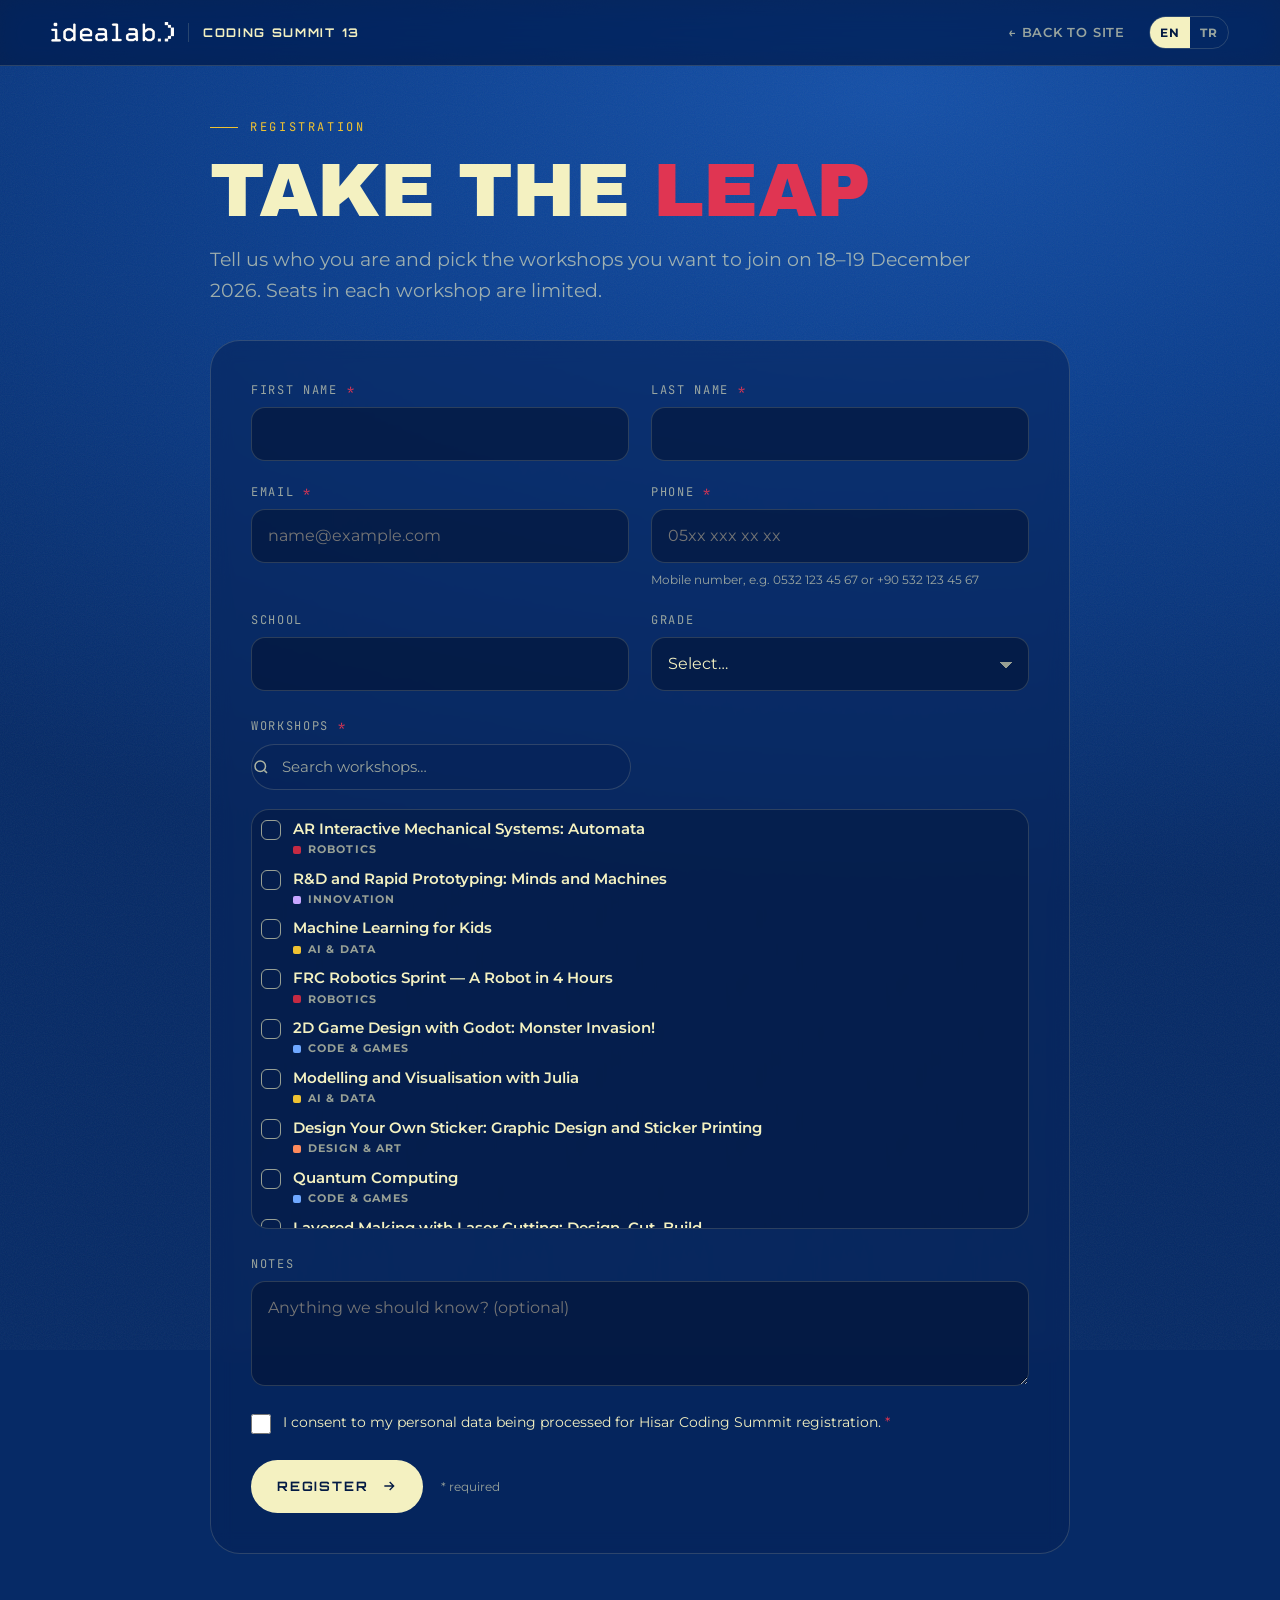
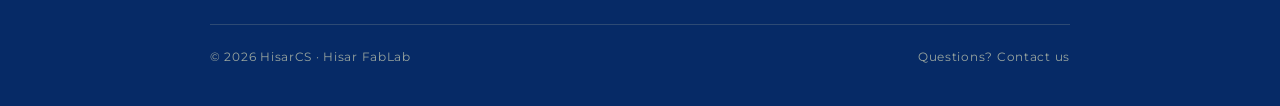
==== commit d61819fa: "Back to idealab: header + legacy wordmark and original Hisar FabLab idealab logo; hero strip now sho" ====
--- a/register.html
+++ b/register.html
@@ -10,8 +10,8 @@
   <link rel="preconnect" href="https://fonts.googleapis.com" />
   <link rel="preconnect" href="https://fonts.gstatic.com" crossorigin />
   <link href="https://fonts.googleapis.com/css2?family=Archivo+Black&family=JetBrains+Mono:wght@400;500&family=Montserrat:wght@300;400;500;600;700&family=Orbitron:wght@500;700;900&family=Plus+Jakarta+Sans:wght@700&display=swap" rel="stylesheet" />
-  <link rel="stylesheet" href="assets/css/style.css?v=b892150" />
-  <link rel="stylesheet" href="assets/css/register.css?v=b892150" />
+  <link rel="stylesheet" href="assets/css/style.css?v=1029a" />
+  <link rel="stylesheet" href="assets/css/register.css?v=1029a" />
 </head>
 <body class="reg">
   <div class="reg__bg" aria-hidden="true"></div>
@@ -19,7 +19,7 @@
 
   <header class="nav is-solid" id="nav">
     <a class="nav__brand" href="index.html" aria-label="Hisar Coding Summit home">
-      <img src="assets/img/fablab-white.png" alt="fablab" />
+      <img src="assets/img/idealab-white.png" alt="idealab" />
       <span>CODING SUMMIT 13</span>
     </a>
     <div class="nav__right">
@@ -134,7 +134,7 @@
     <a href="index.html#contact" data-i18n="reg.help">Questions? Contact us</a>
   </footer>
 
-  <script src="assets/js/data.js?v=b892150"></script>
-  <script src="assets/js/register.js?v=b892150"></script>
+  <script src="assets/js/data.js?v=1029a"></script>
+  <script src="assets/js/register.js?v=1029a"></script>
 </body>
 </html>
--- a/assets/css/style.css
+++ b/assets/css/style.css
@@ -456,3 +456,11 @@
   *, *::before, *::after { animation-duration: .01ms !important; animation-iteration-count: 1 !important; transition-duration: .01ms !important; }
   .reveal { opacity: 1; transform: none; }
 }
+
+/* partner logo strip under the hero */
+.partners .pl { height: clamp(26px, 3vw, 40px); width: auto; opacity: .92; flex: none; }
+.partners .pl--sm { height: clamp(18px, 2vw, 26px); }
+.partners .pl--chip { height: clamp(30px, 3.4vw, 44px); background: #fff; padding: 4px 7px; border-radius: 9px; opacity: 1; }
+.partners .pl-link { display: inline-flex; transition: transform .2s; }
+.partners .pl-link:hover { transform: translateY(-2px); }
+@media (max-width: 600px) { .partners .wrap { gap: 16px 22px; } }
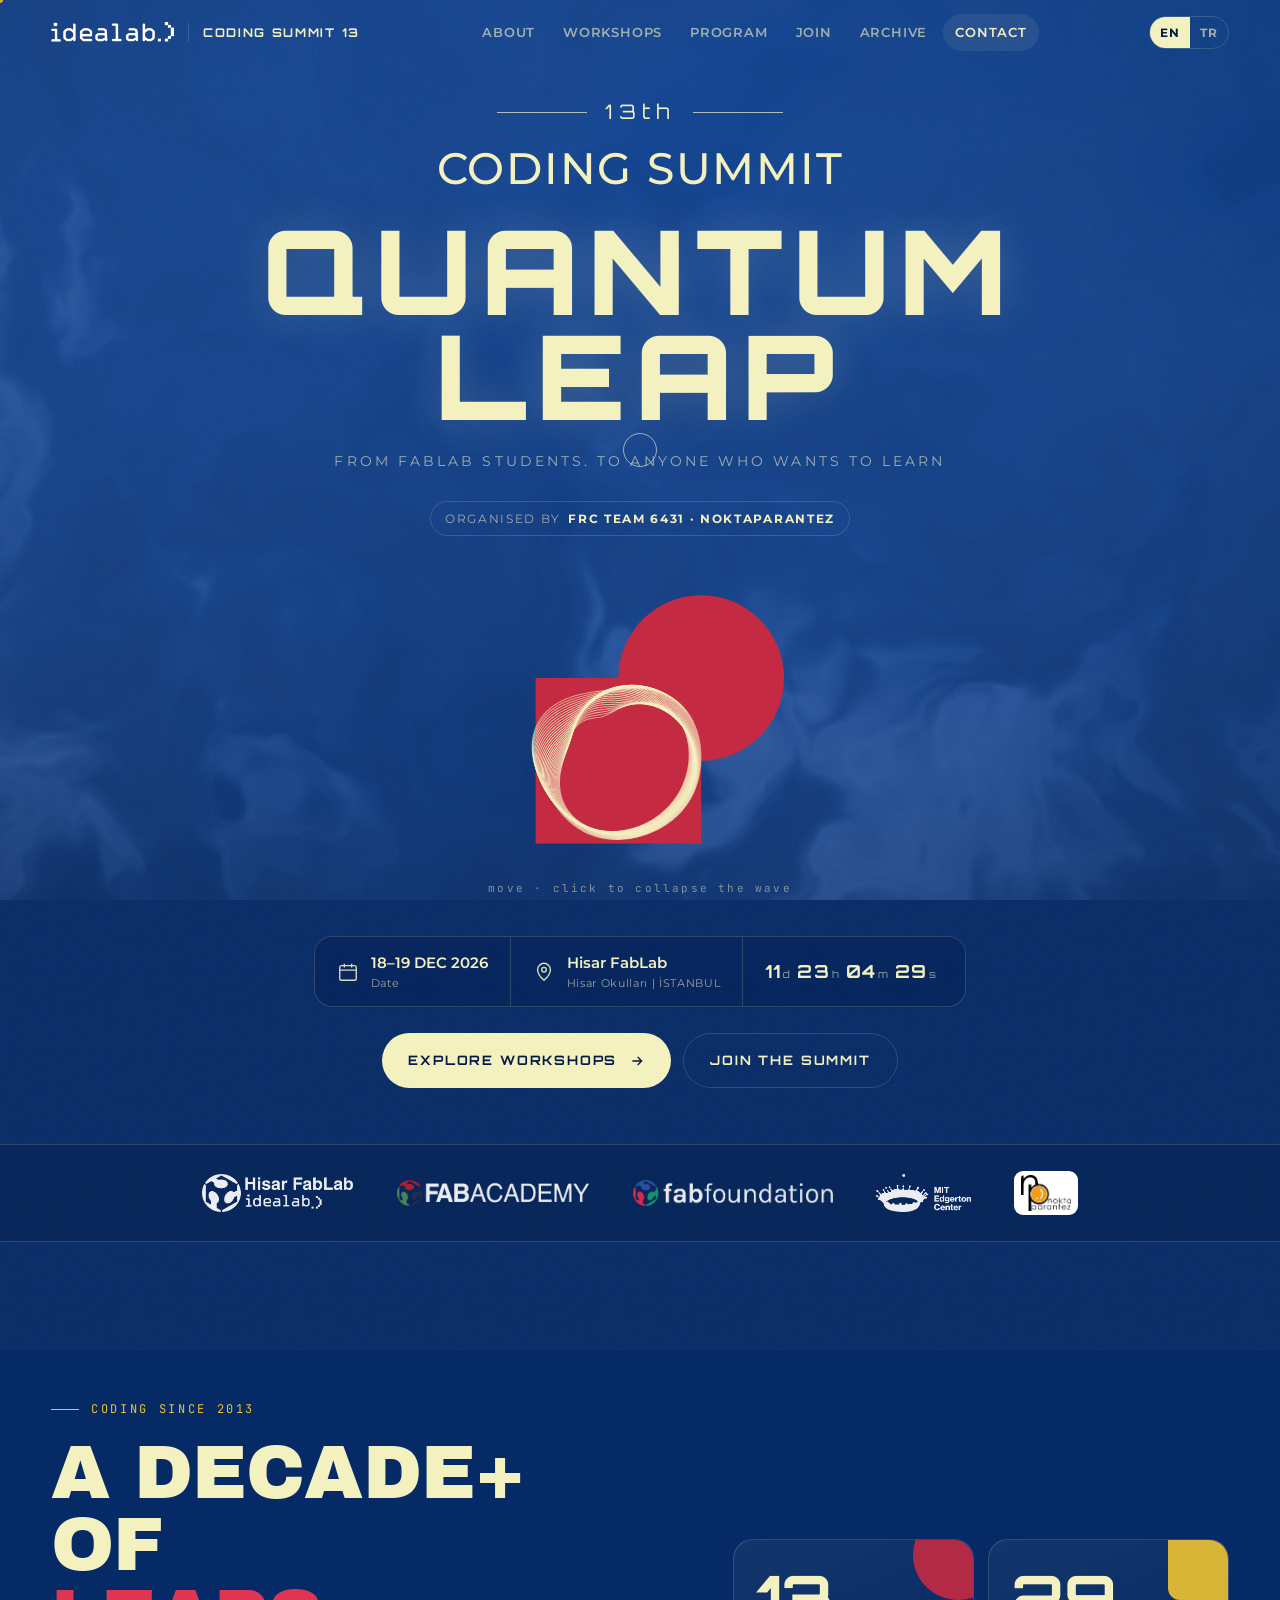
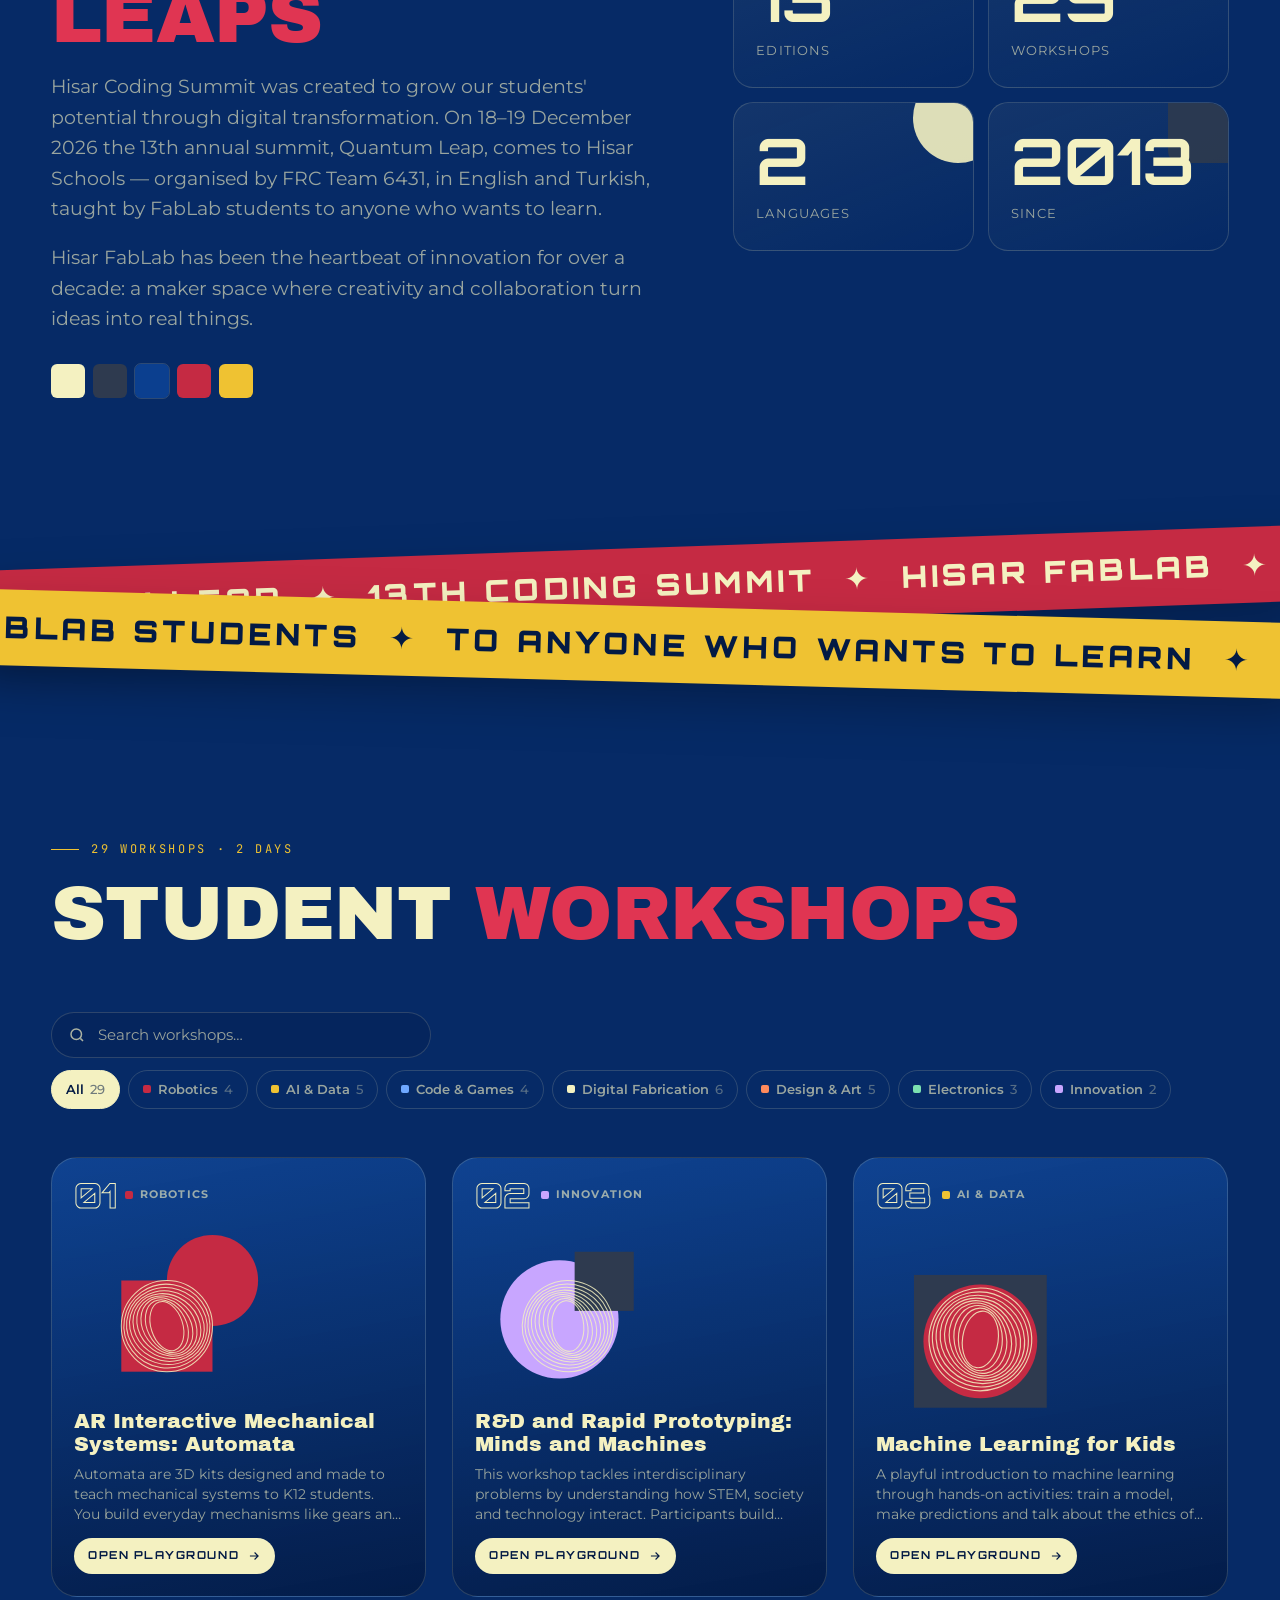
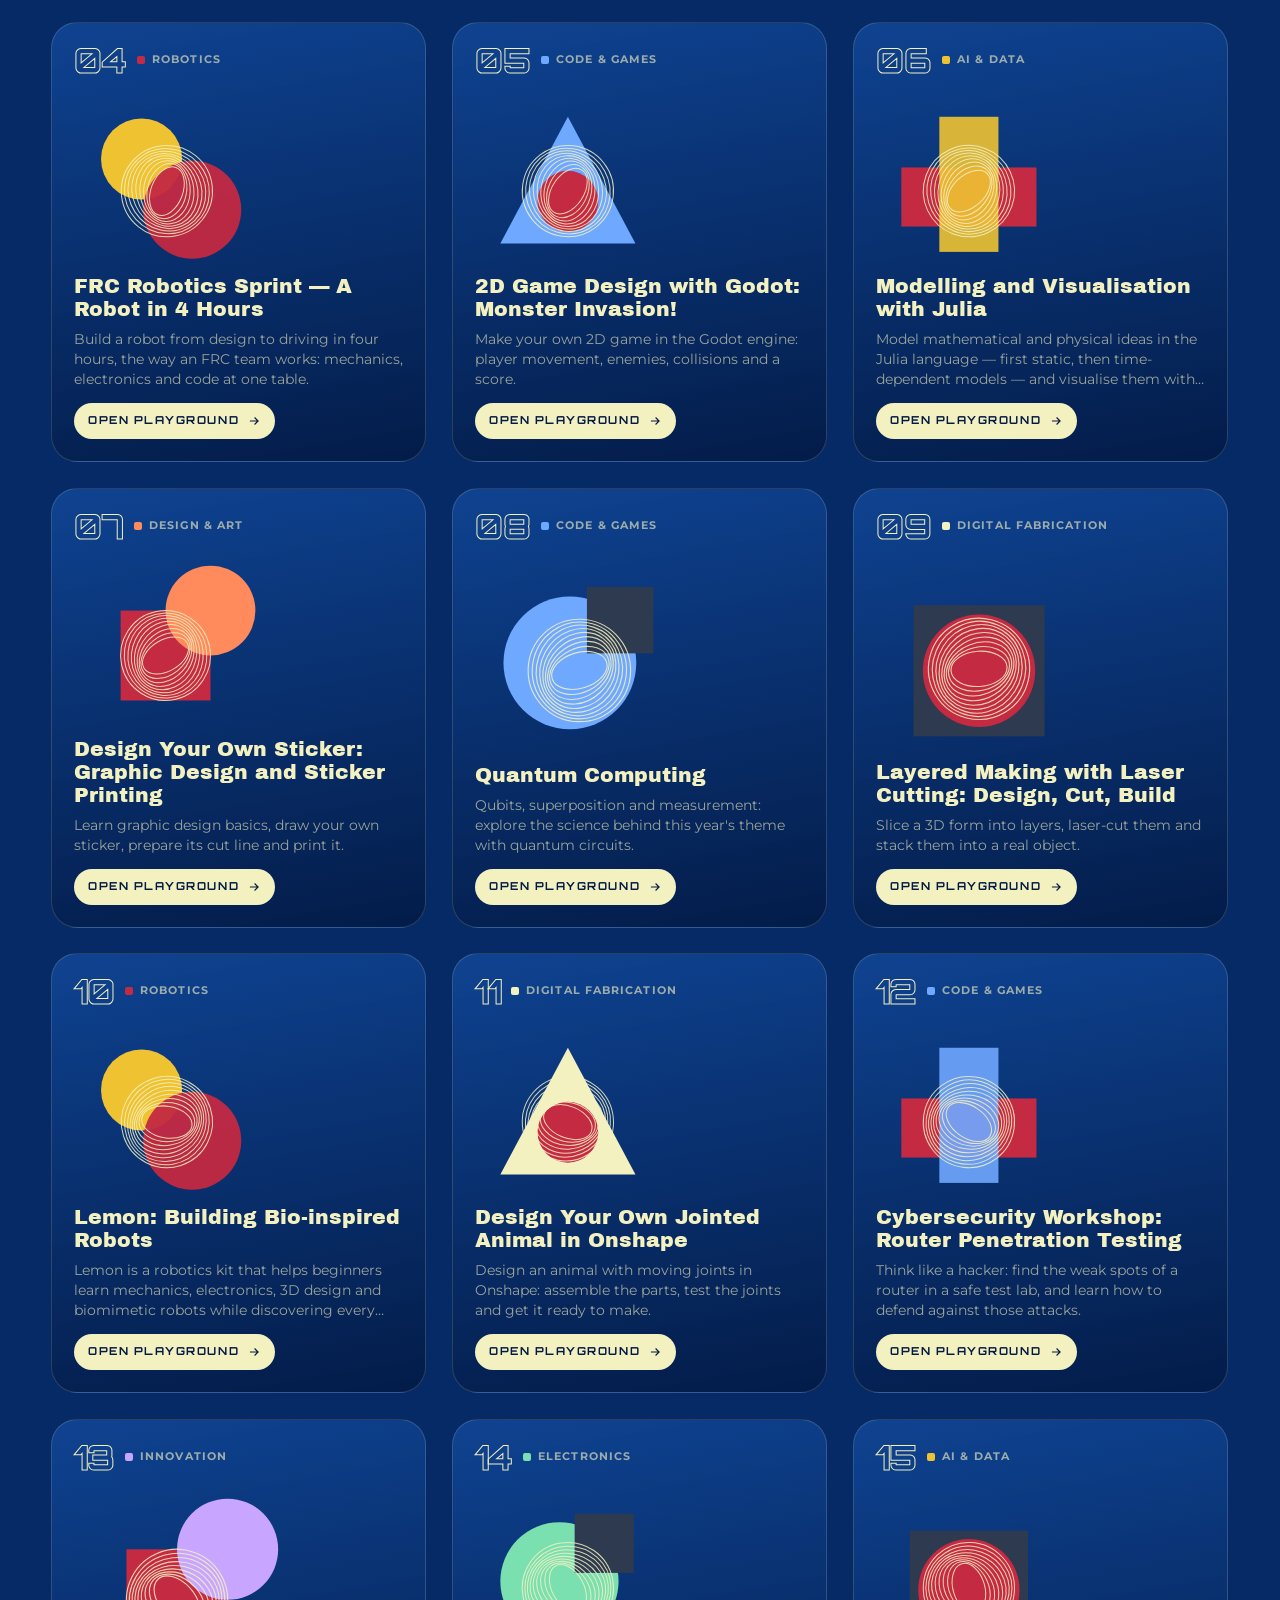
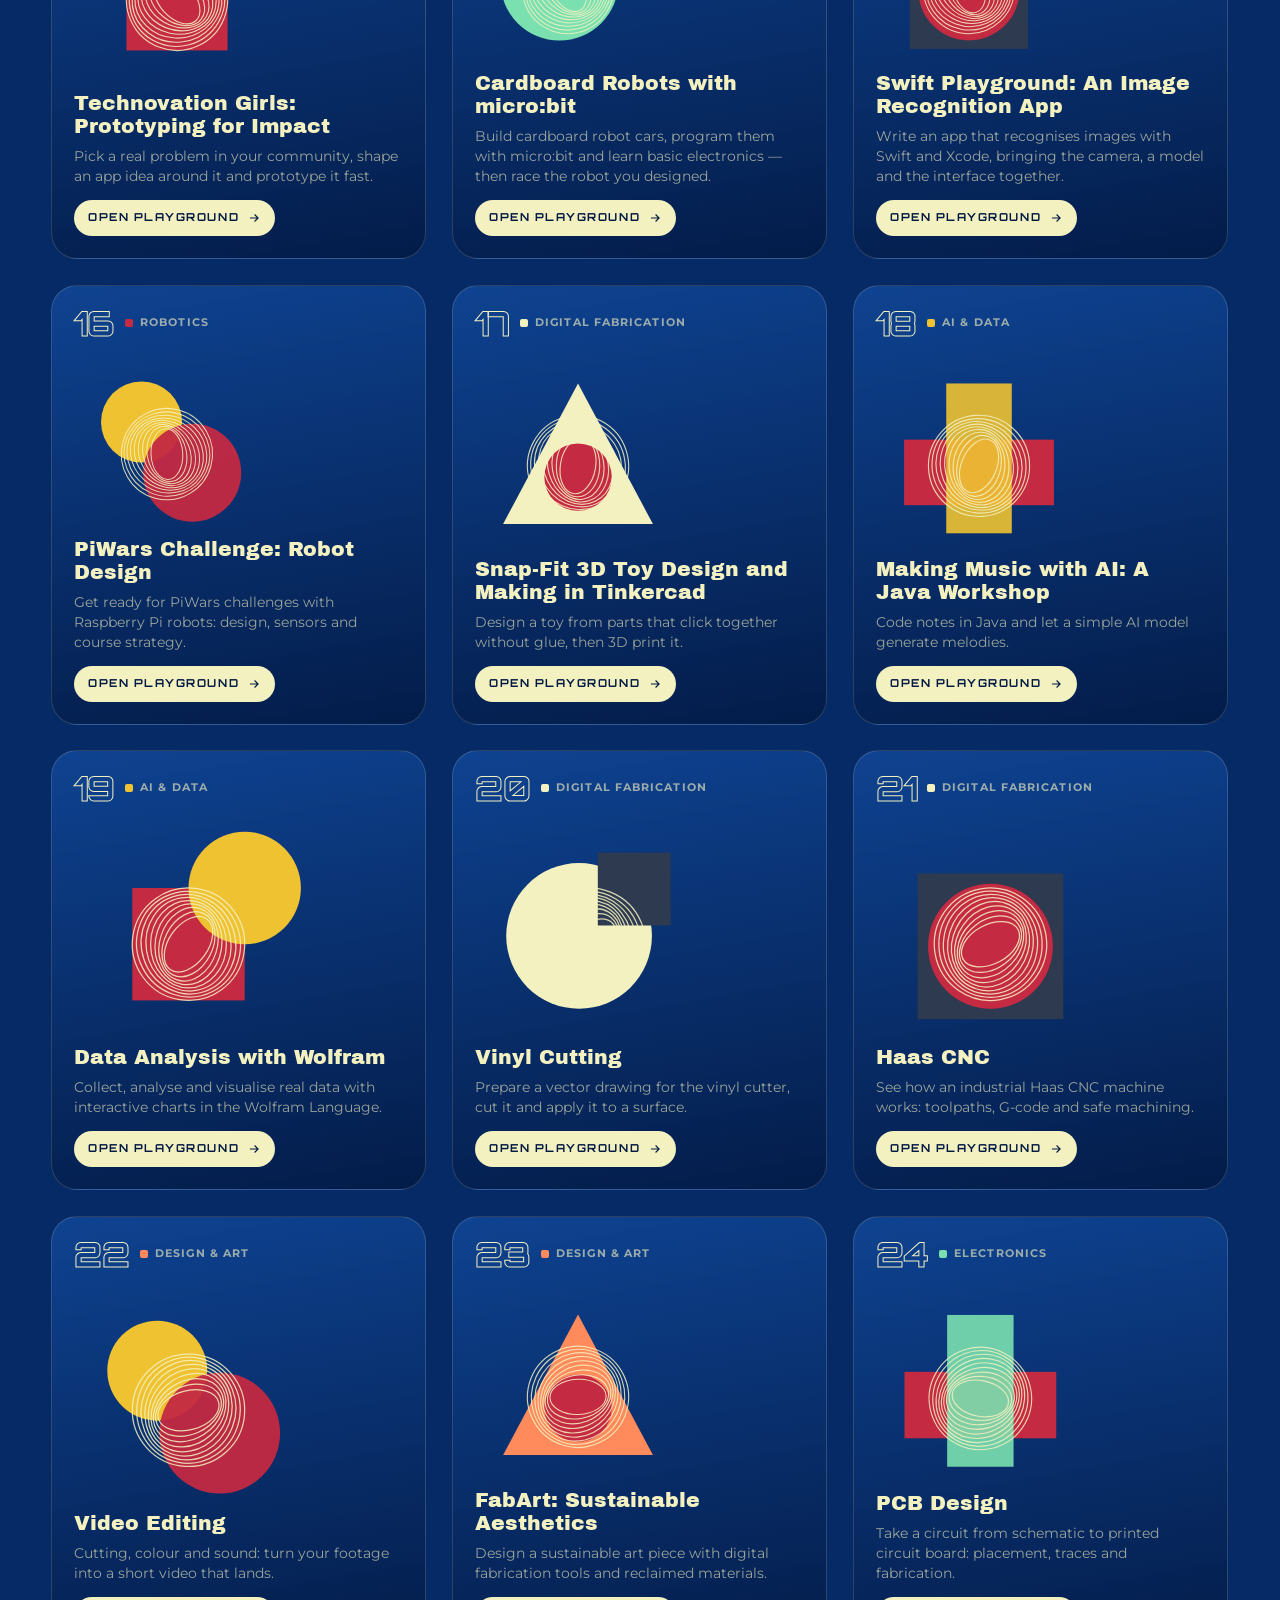
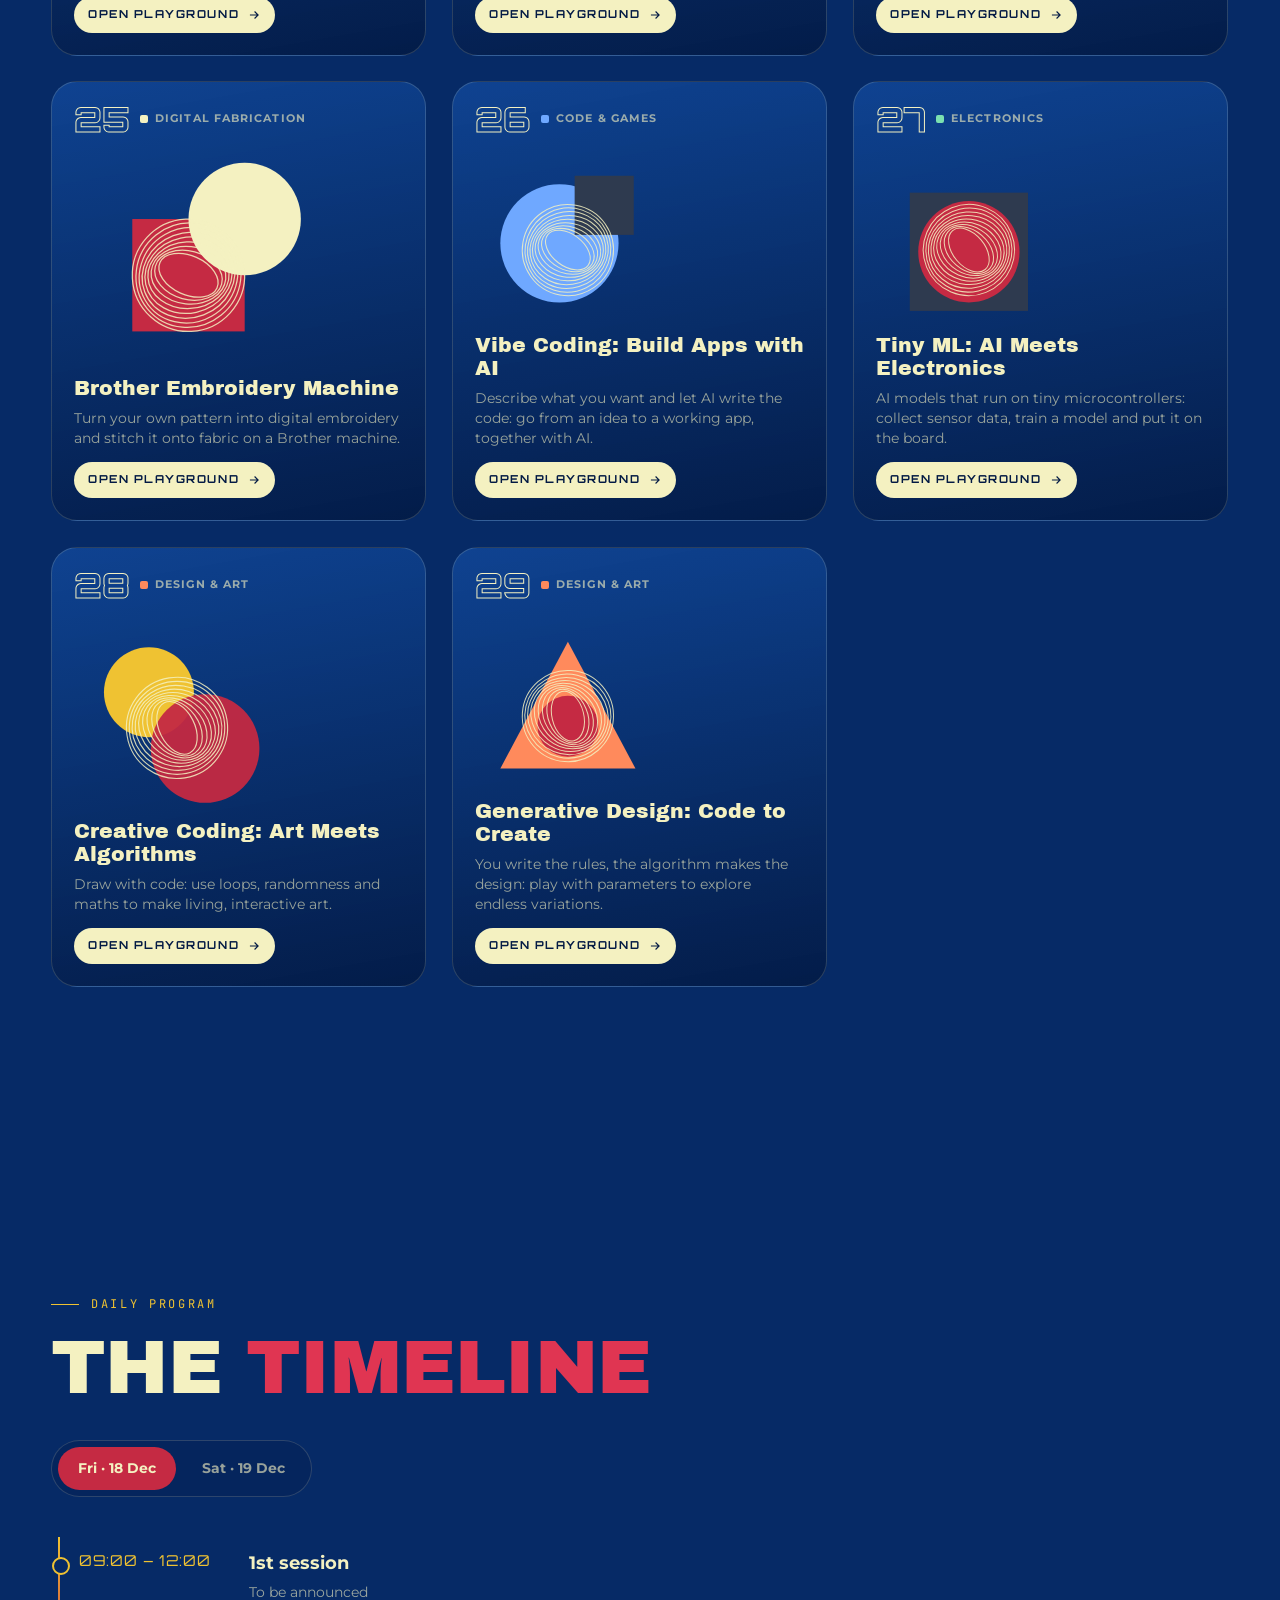
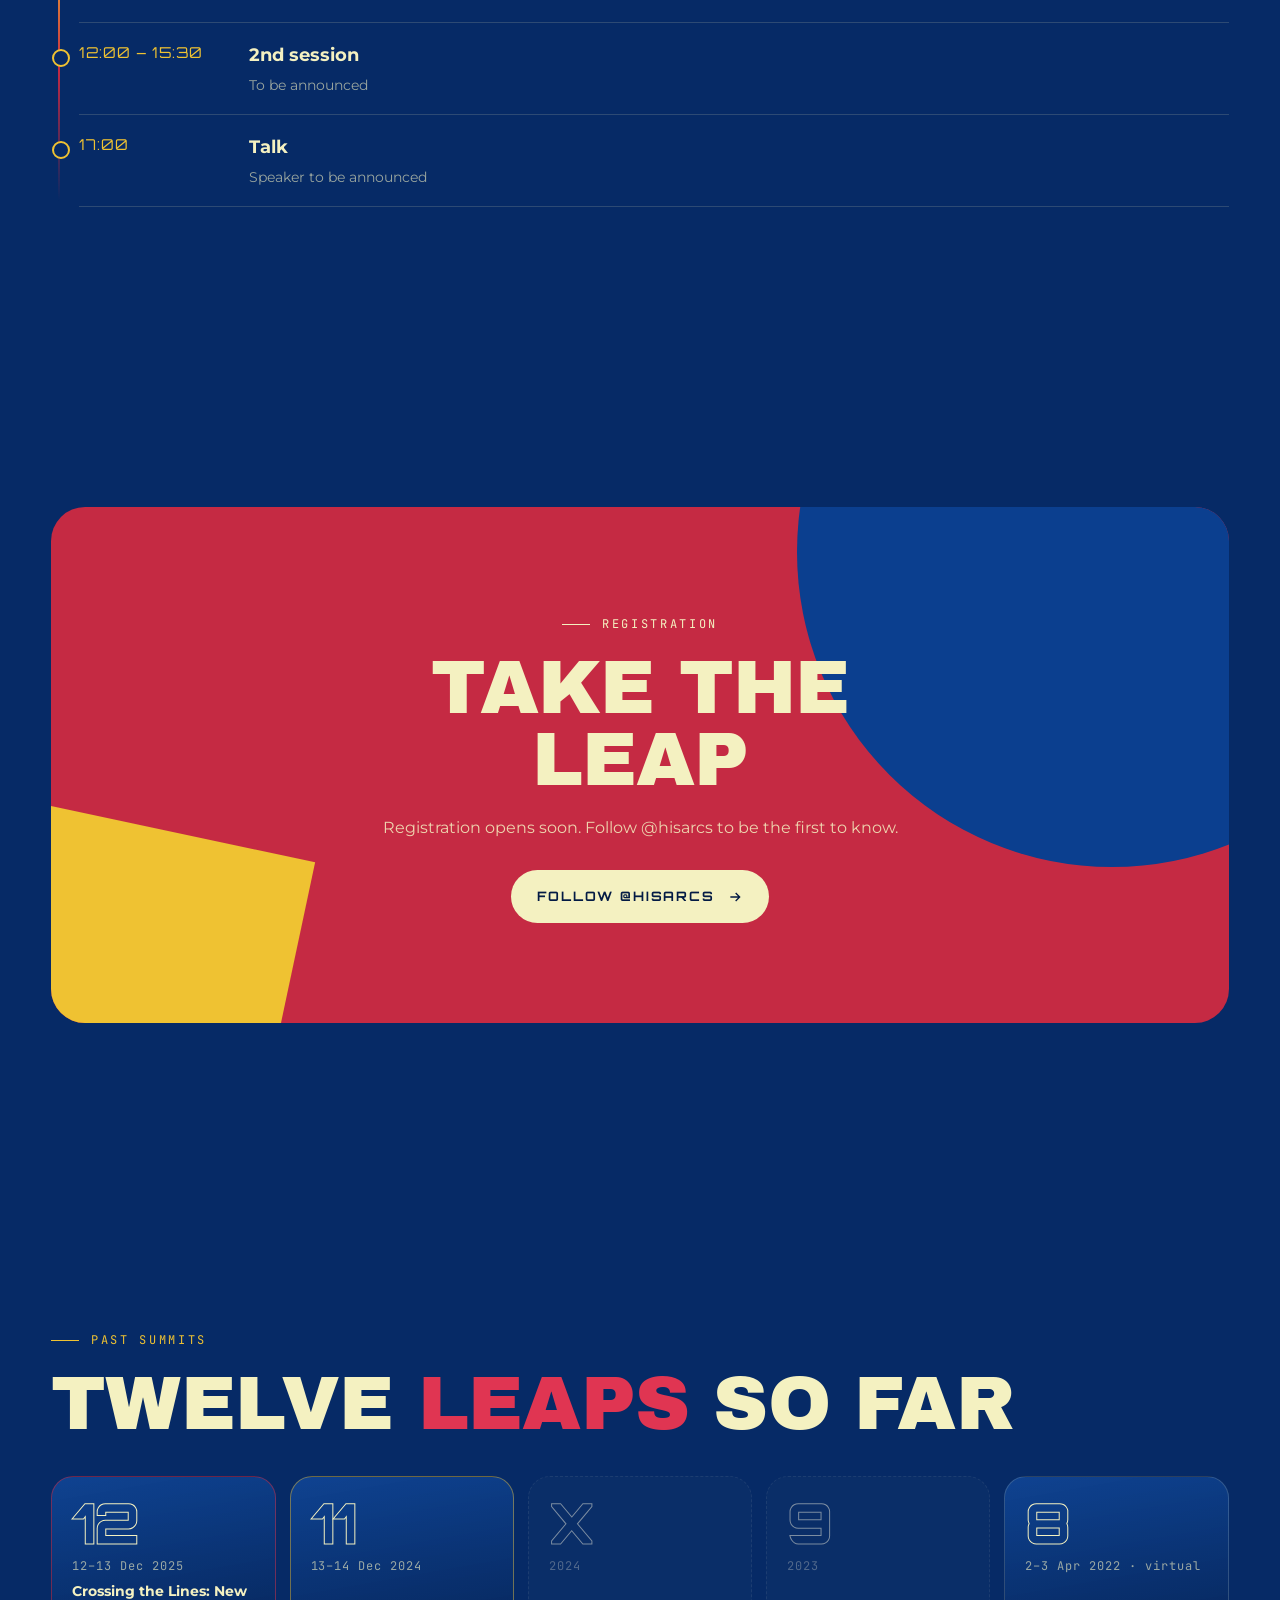
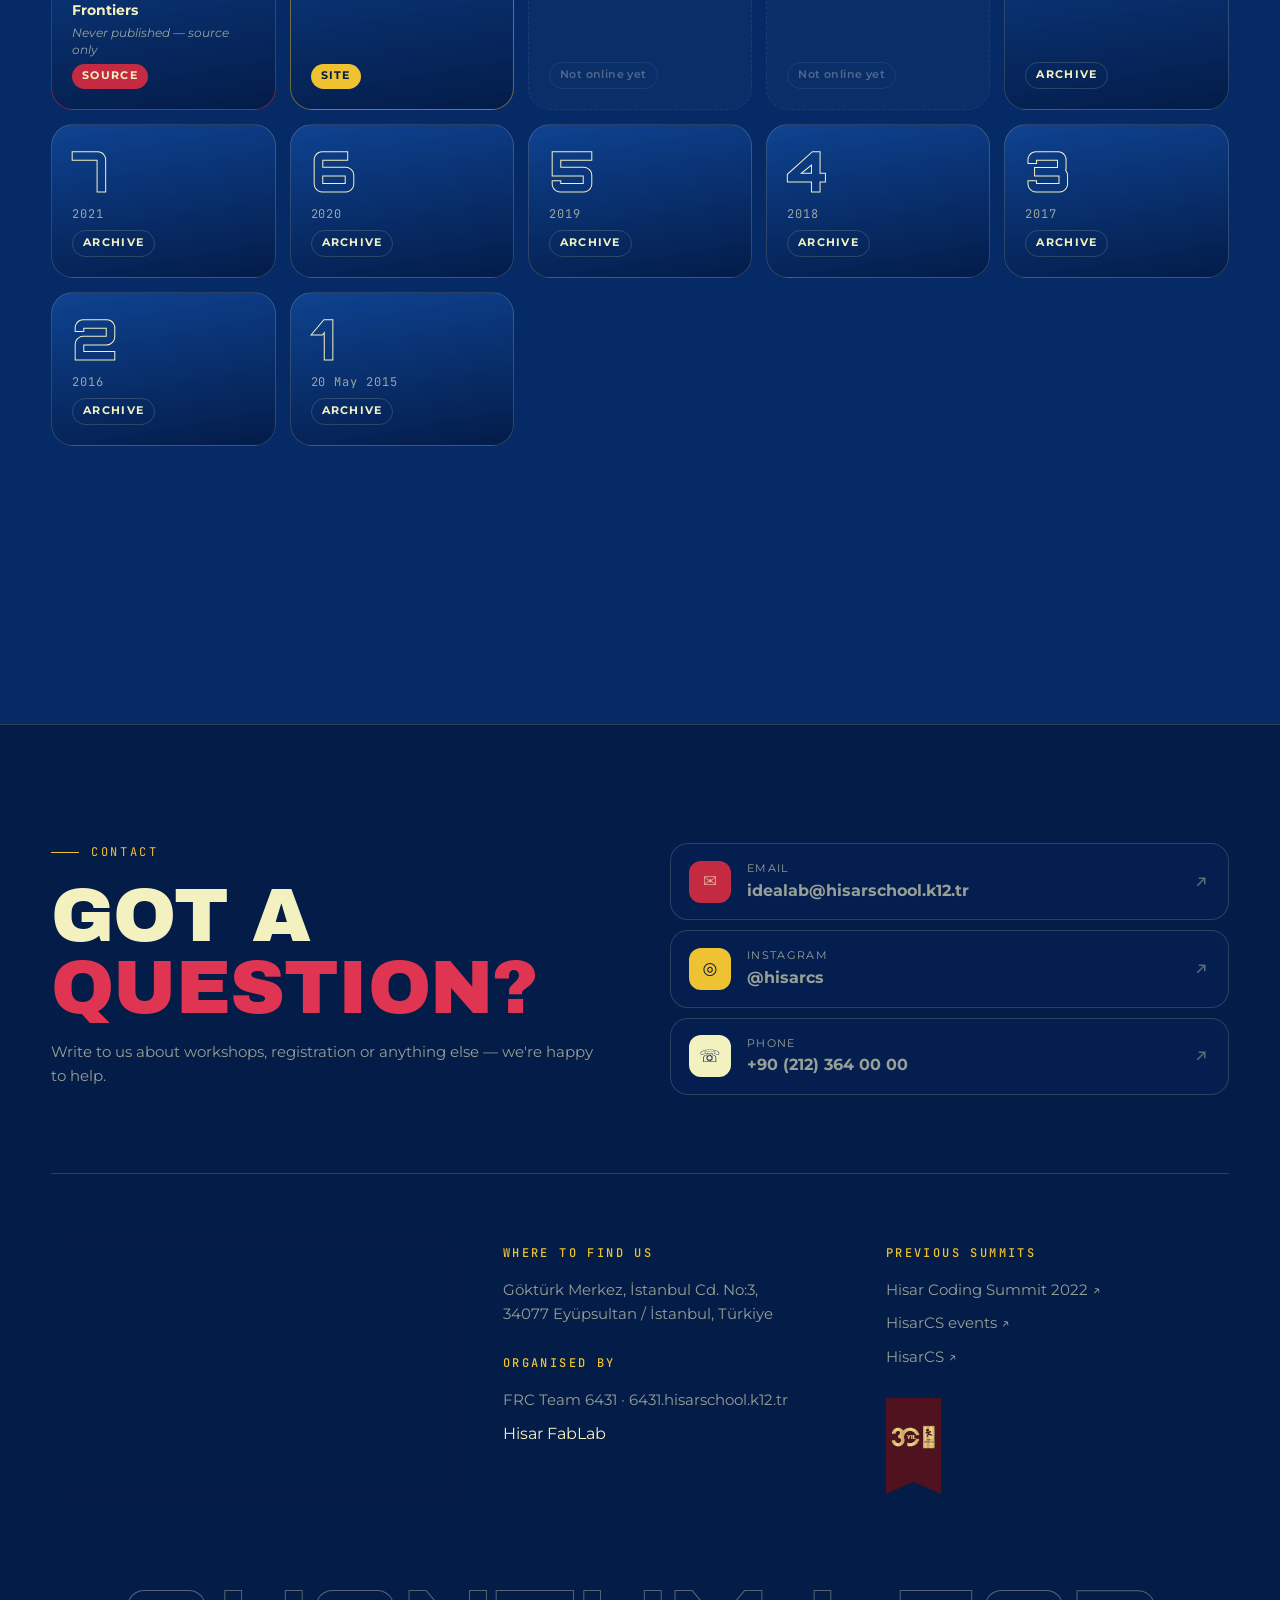
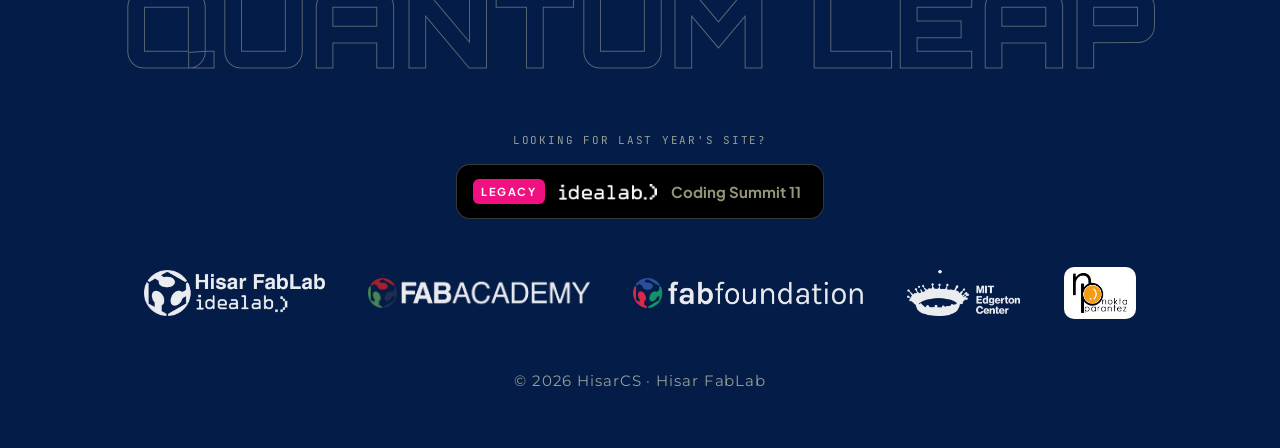
==== commit e77ba61e: "Registration switched off (registrationOpen:false): Join shows Follow @hisarcs, register.html redire" ====
--- a/register.html
+++ b/register.html
@@ -10,8 +10,8 @@
   <link rel="preconnect" href="https://fonts.googleapis.com" />
   <link rel="preconnect" href="https://fonts.gstatic.com" crossorigin />
   <link href="https://fonts.googleapis.com/css2?family=Archivo+Black&family=JetBrains+Mono:wght@400;500&family=Montserrat:wght@300;400;500;600;700&family=Orbitron:wght@500;700;900&family=Plus+Jakarta+Sans:wght@700&display=swap" rel="stylesheet" />
-  <link rel="stylesheet" href="assets/css/style.css?v=1029a" />
-  <link rel="stylesheet" href="assets/css/register.css?v=1029a" />
+  <link rel="stylesheet" href="assets/css/style.css?v=1103a" />
+  <link rel="stylesheet" href="assets/css/register.css?v=1103a" />
 </head>
 <body class="reg">
   <div class="reg__bg" aria-hidden="true"></div>
@@ -134,7 +134,7 @@
     <a href="index.html#contact" data-i18n="reg.help">Questions? Contact us</a>
   </footer>
 
-  <script src="assets/js/data.js?v=1029a"></script>
-  <script src="assets/js/register.js?v=1029a"></script>
+  <script src="assets/js/data.js?v=1103a"></script>
+  <script src="assets/js/register.js?v=1103a"></script>
 </body>
 </html>
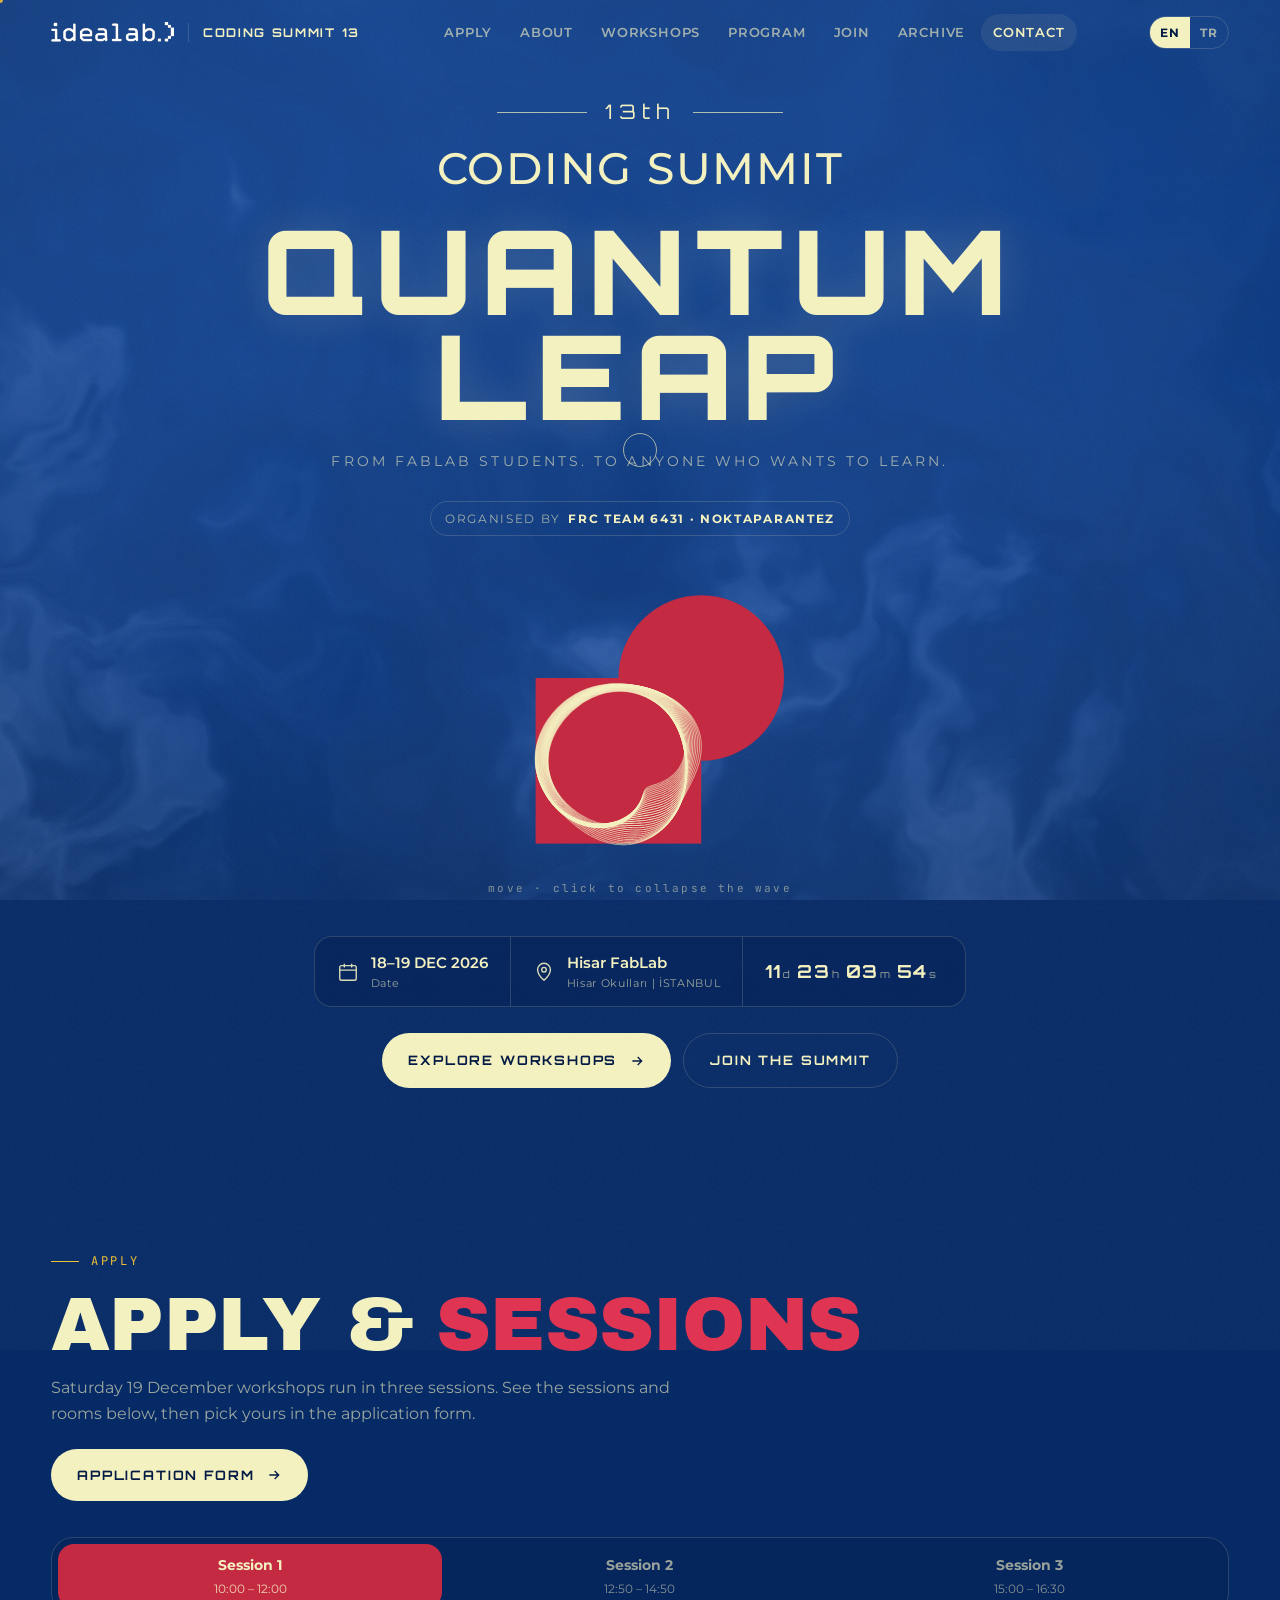
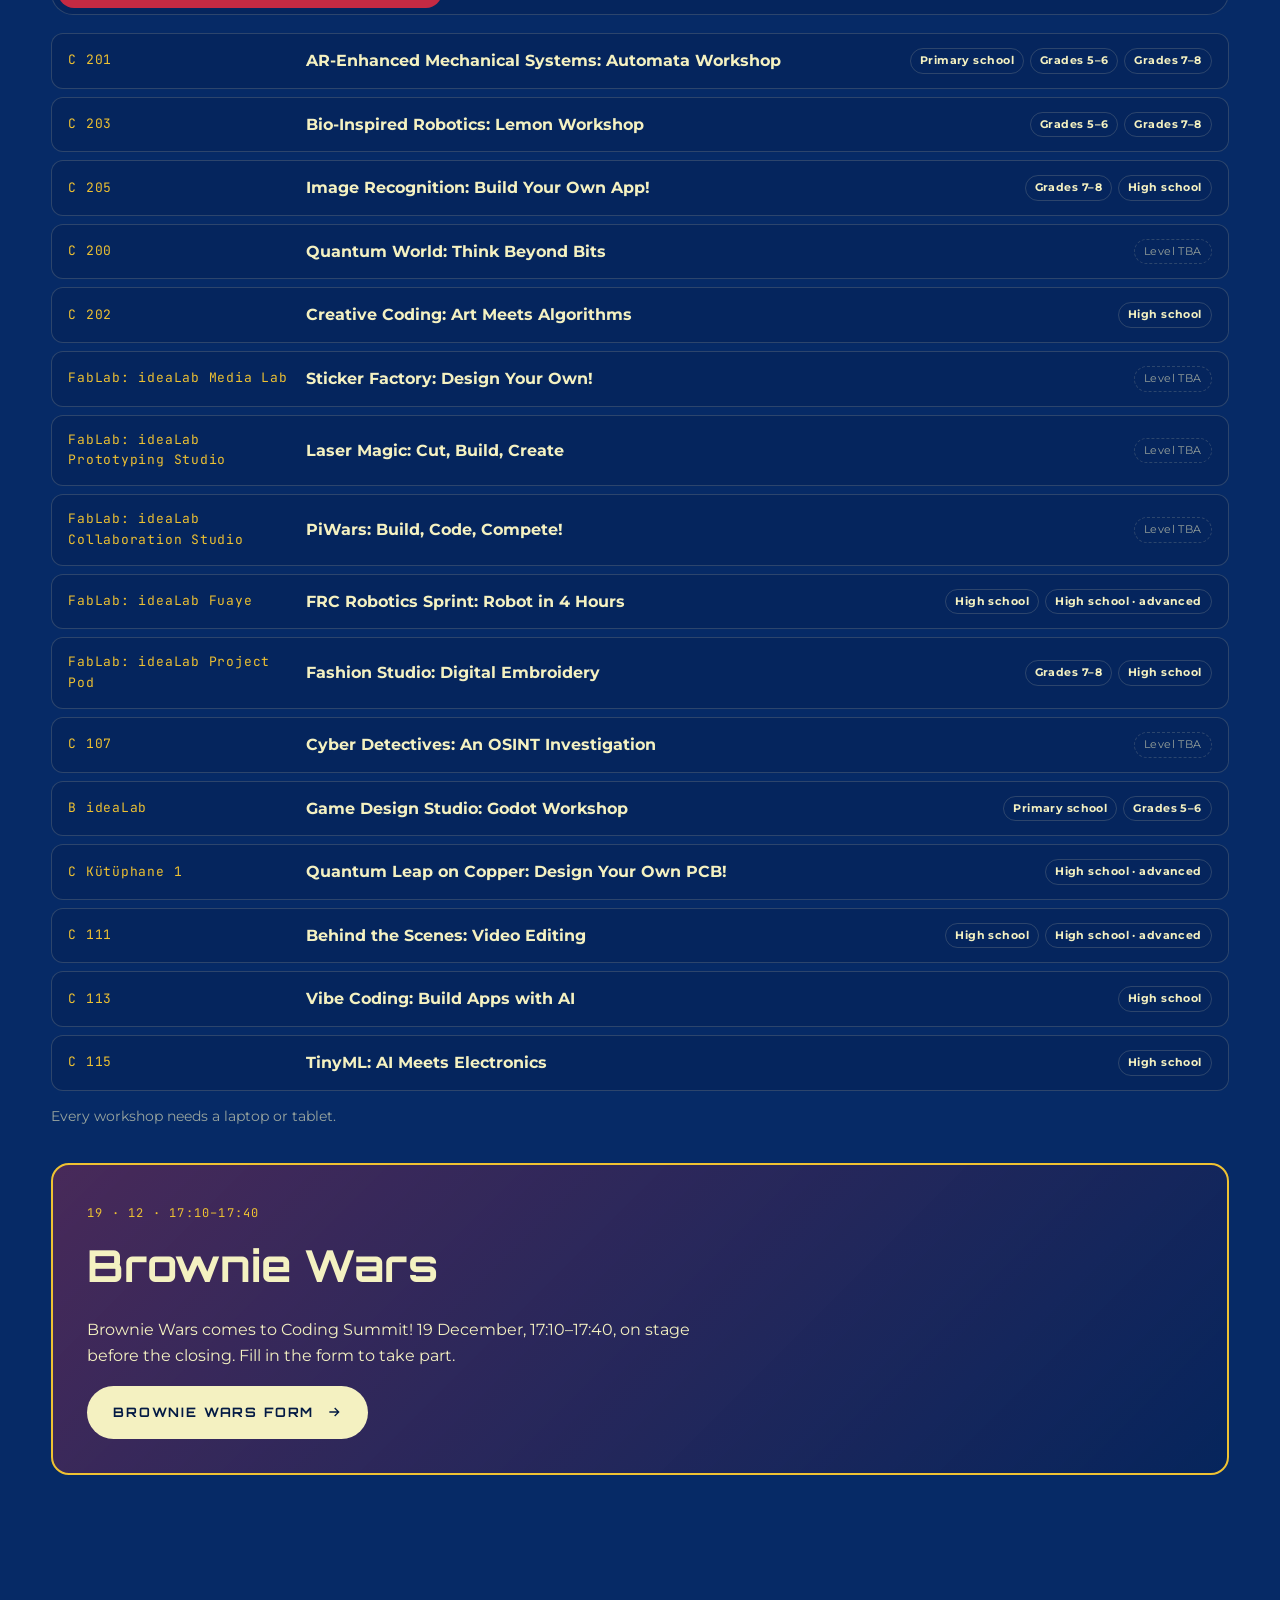
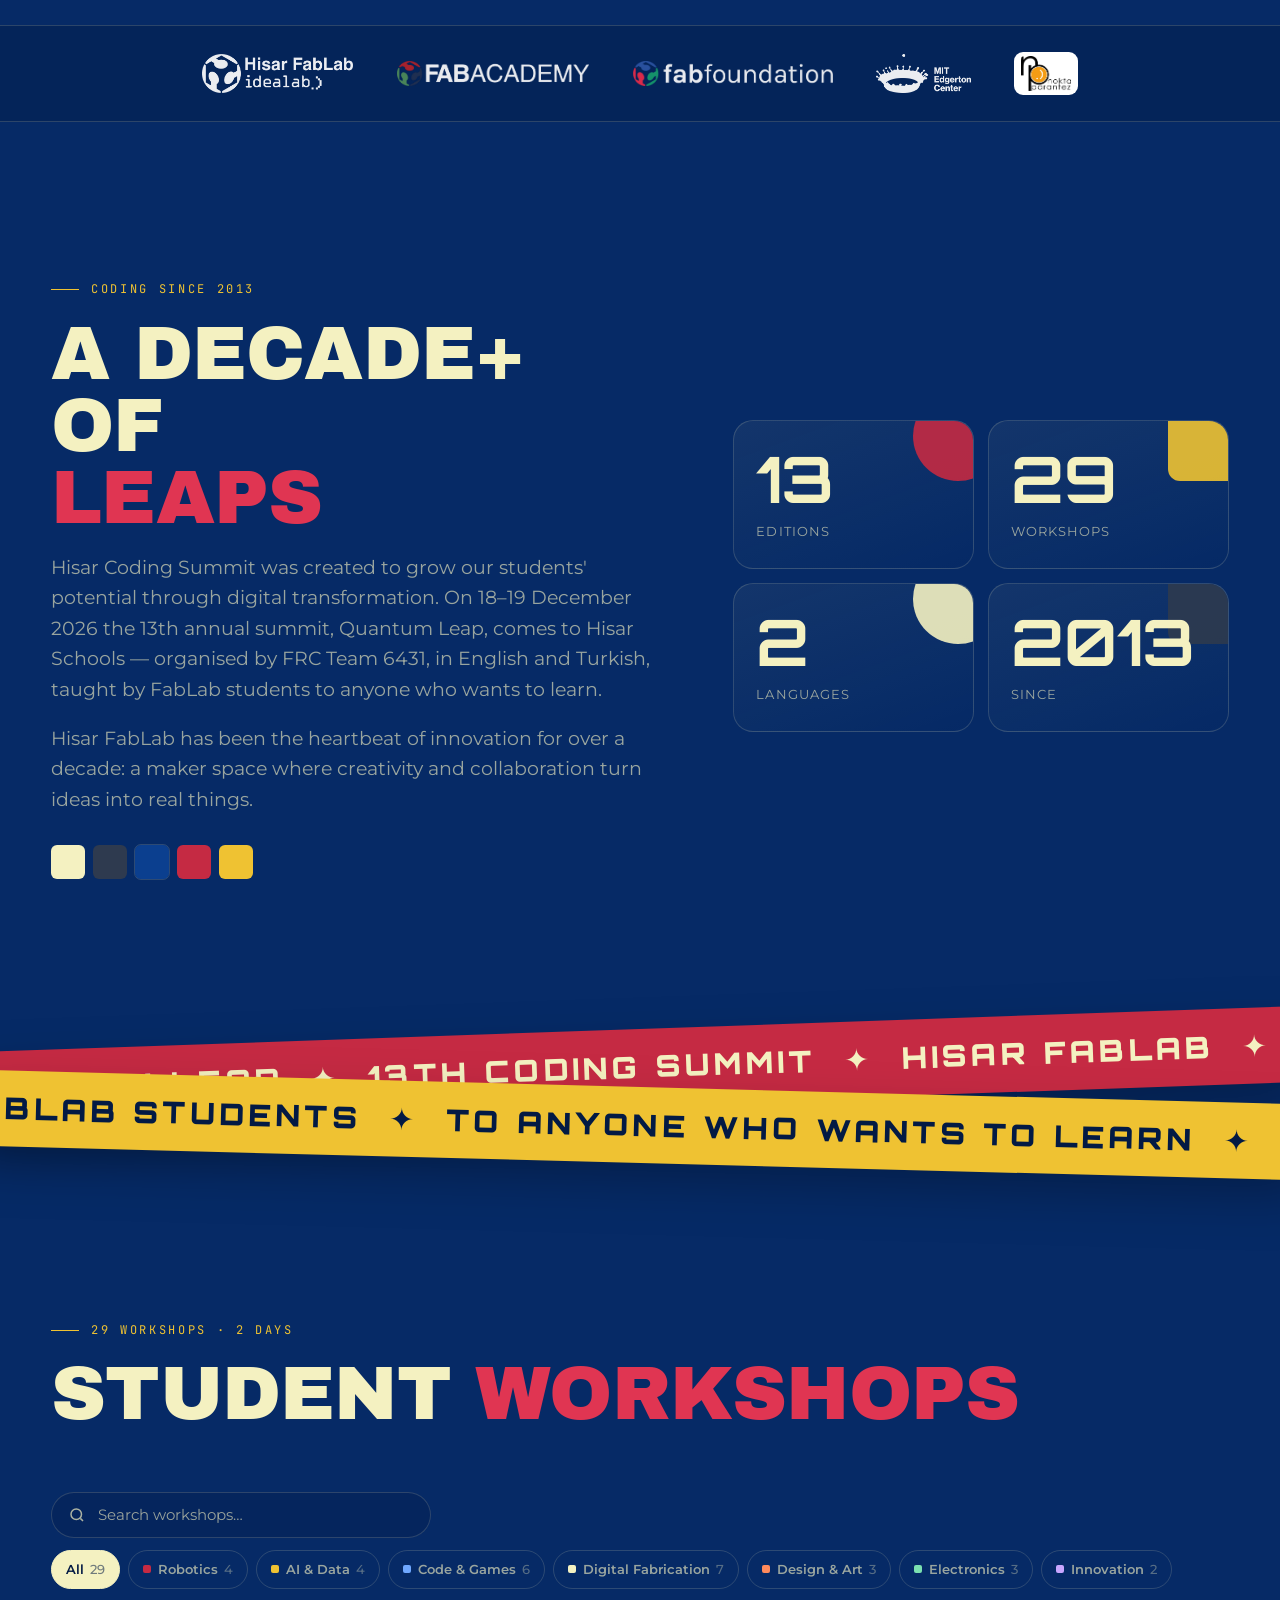
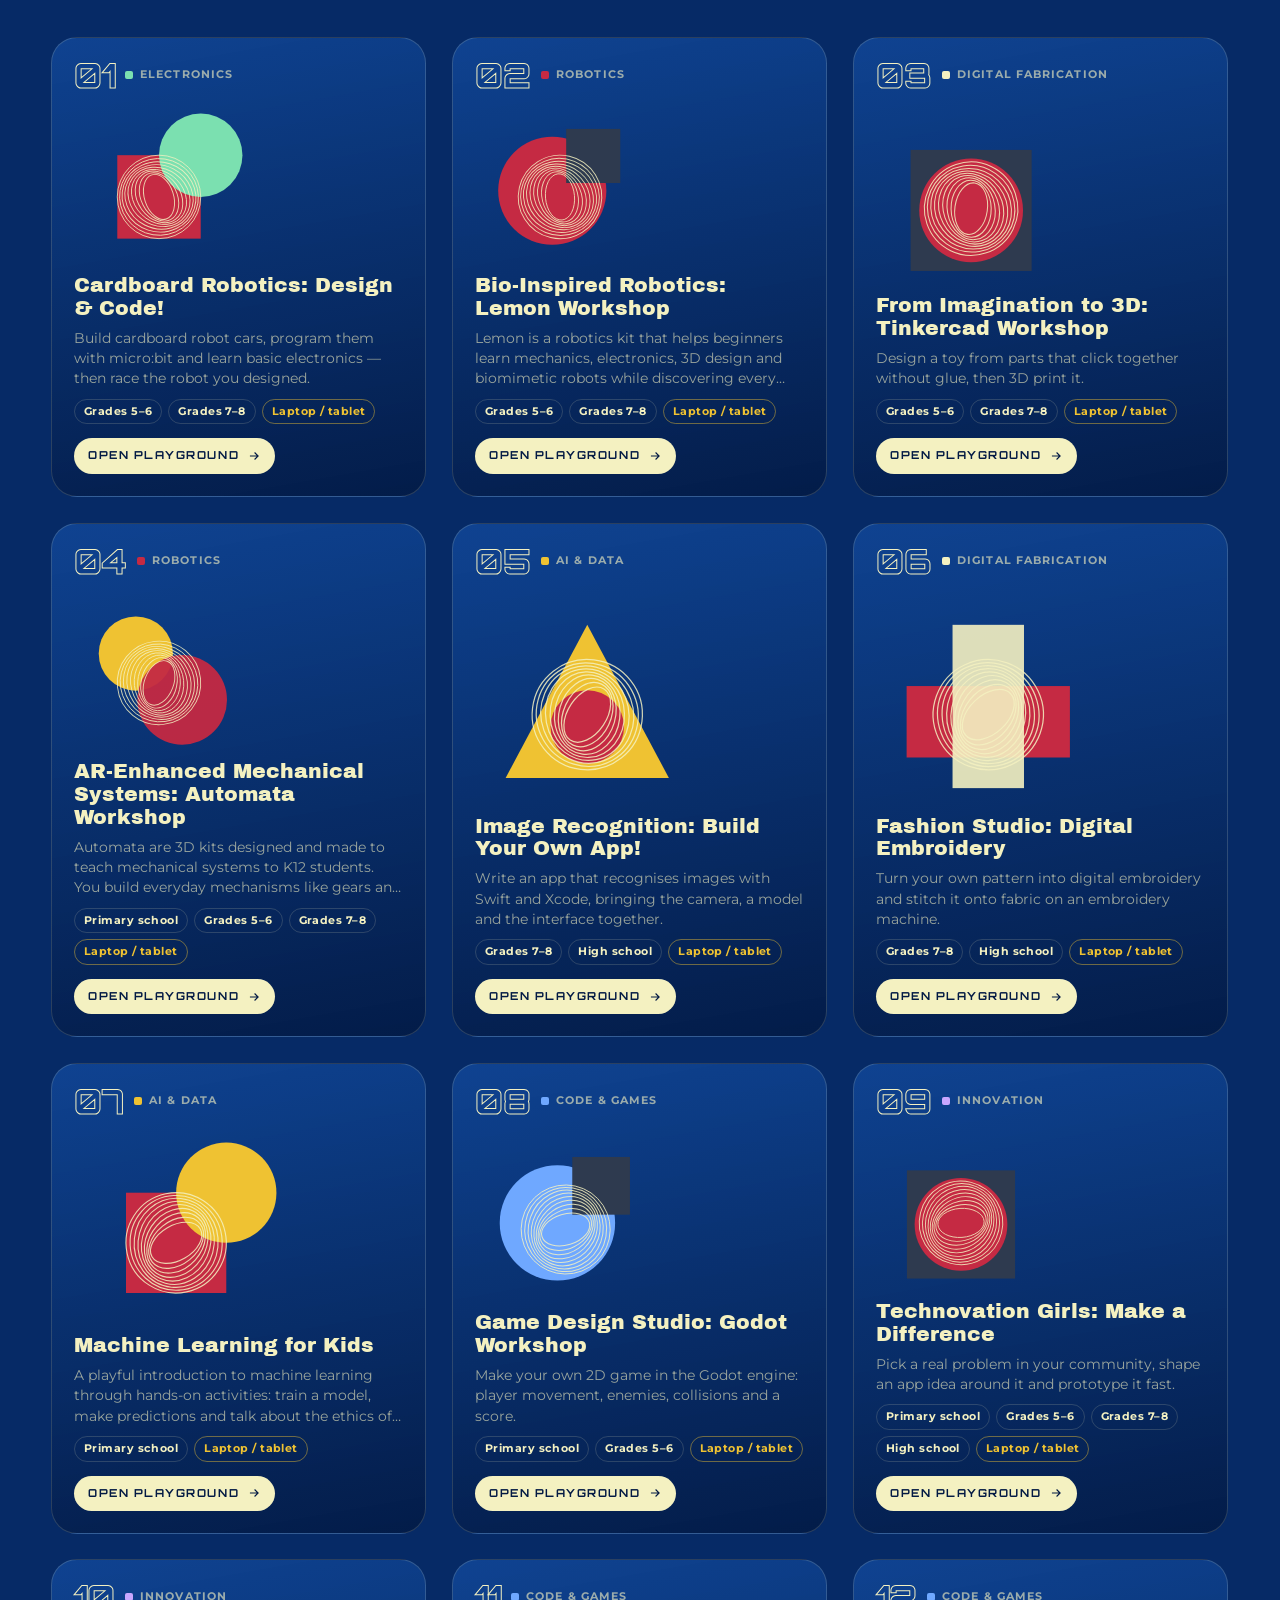
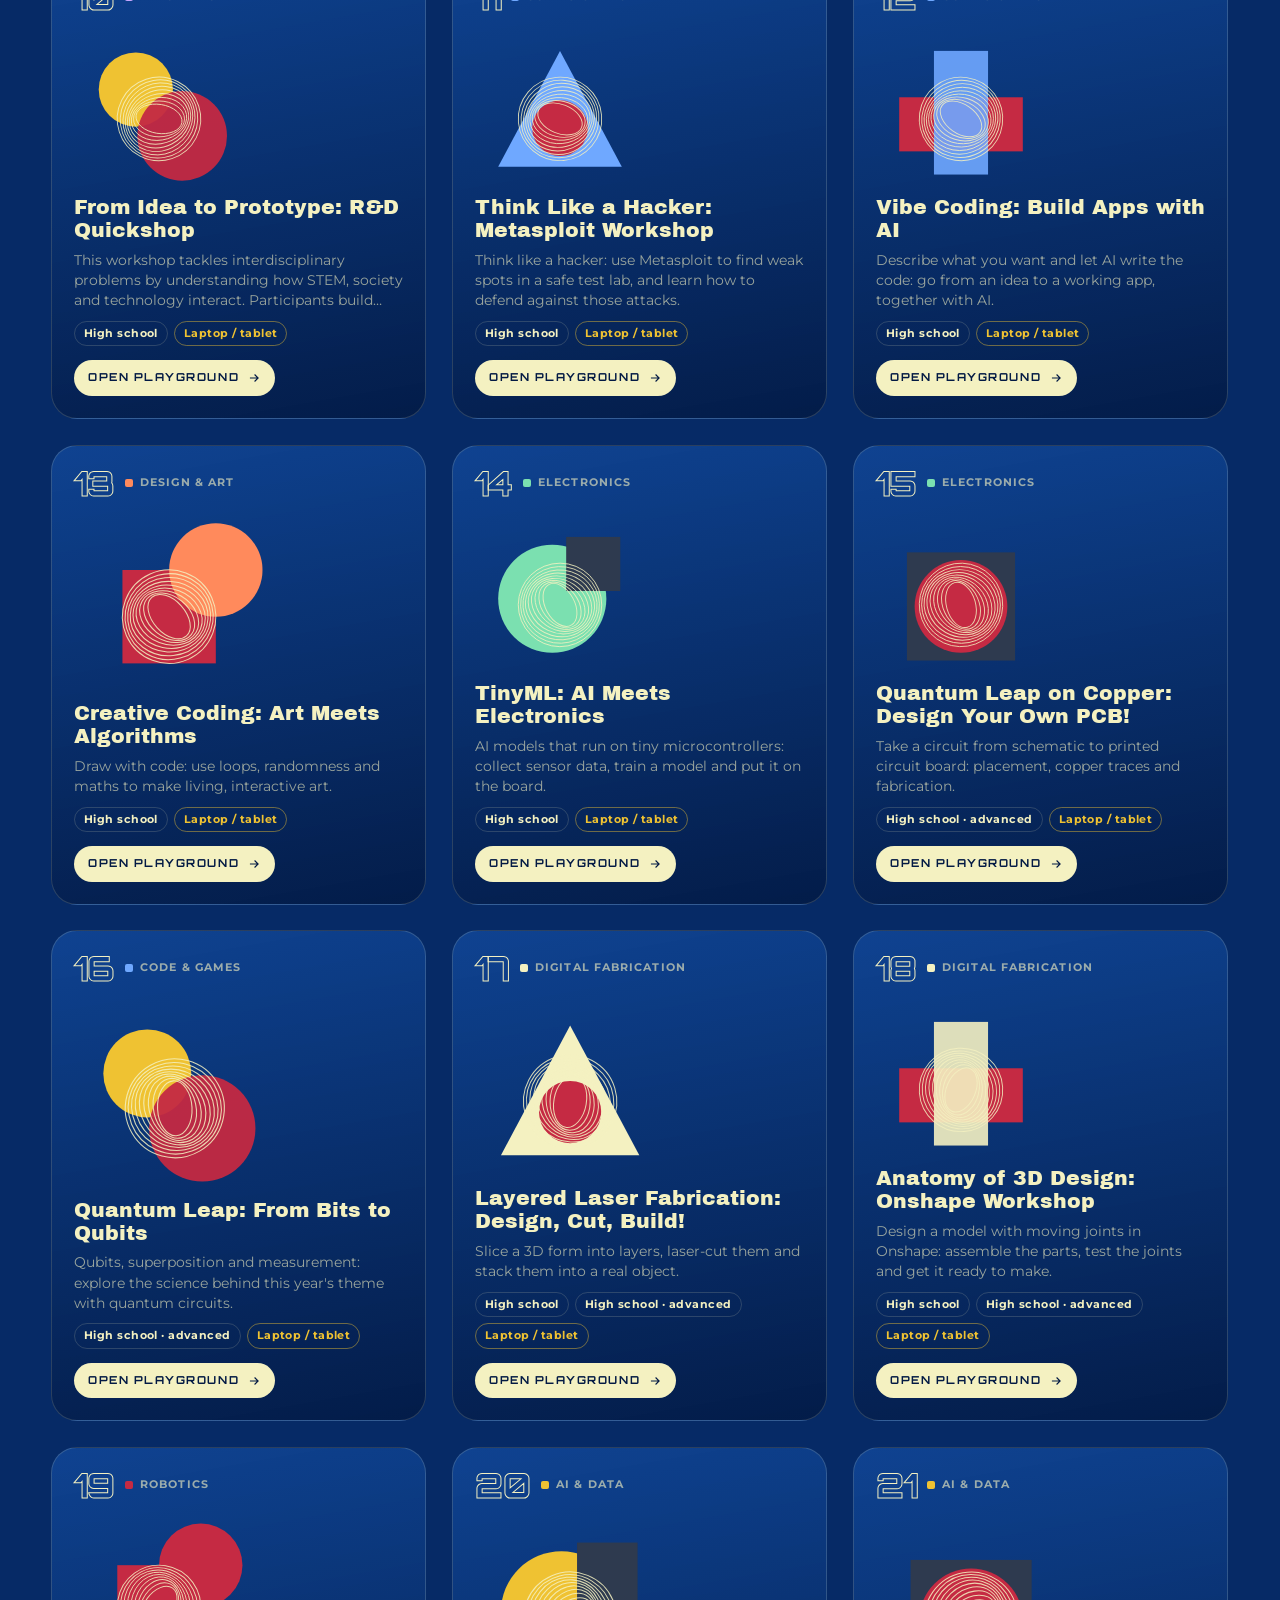
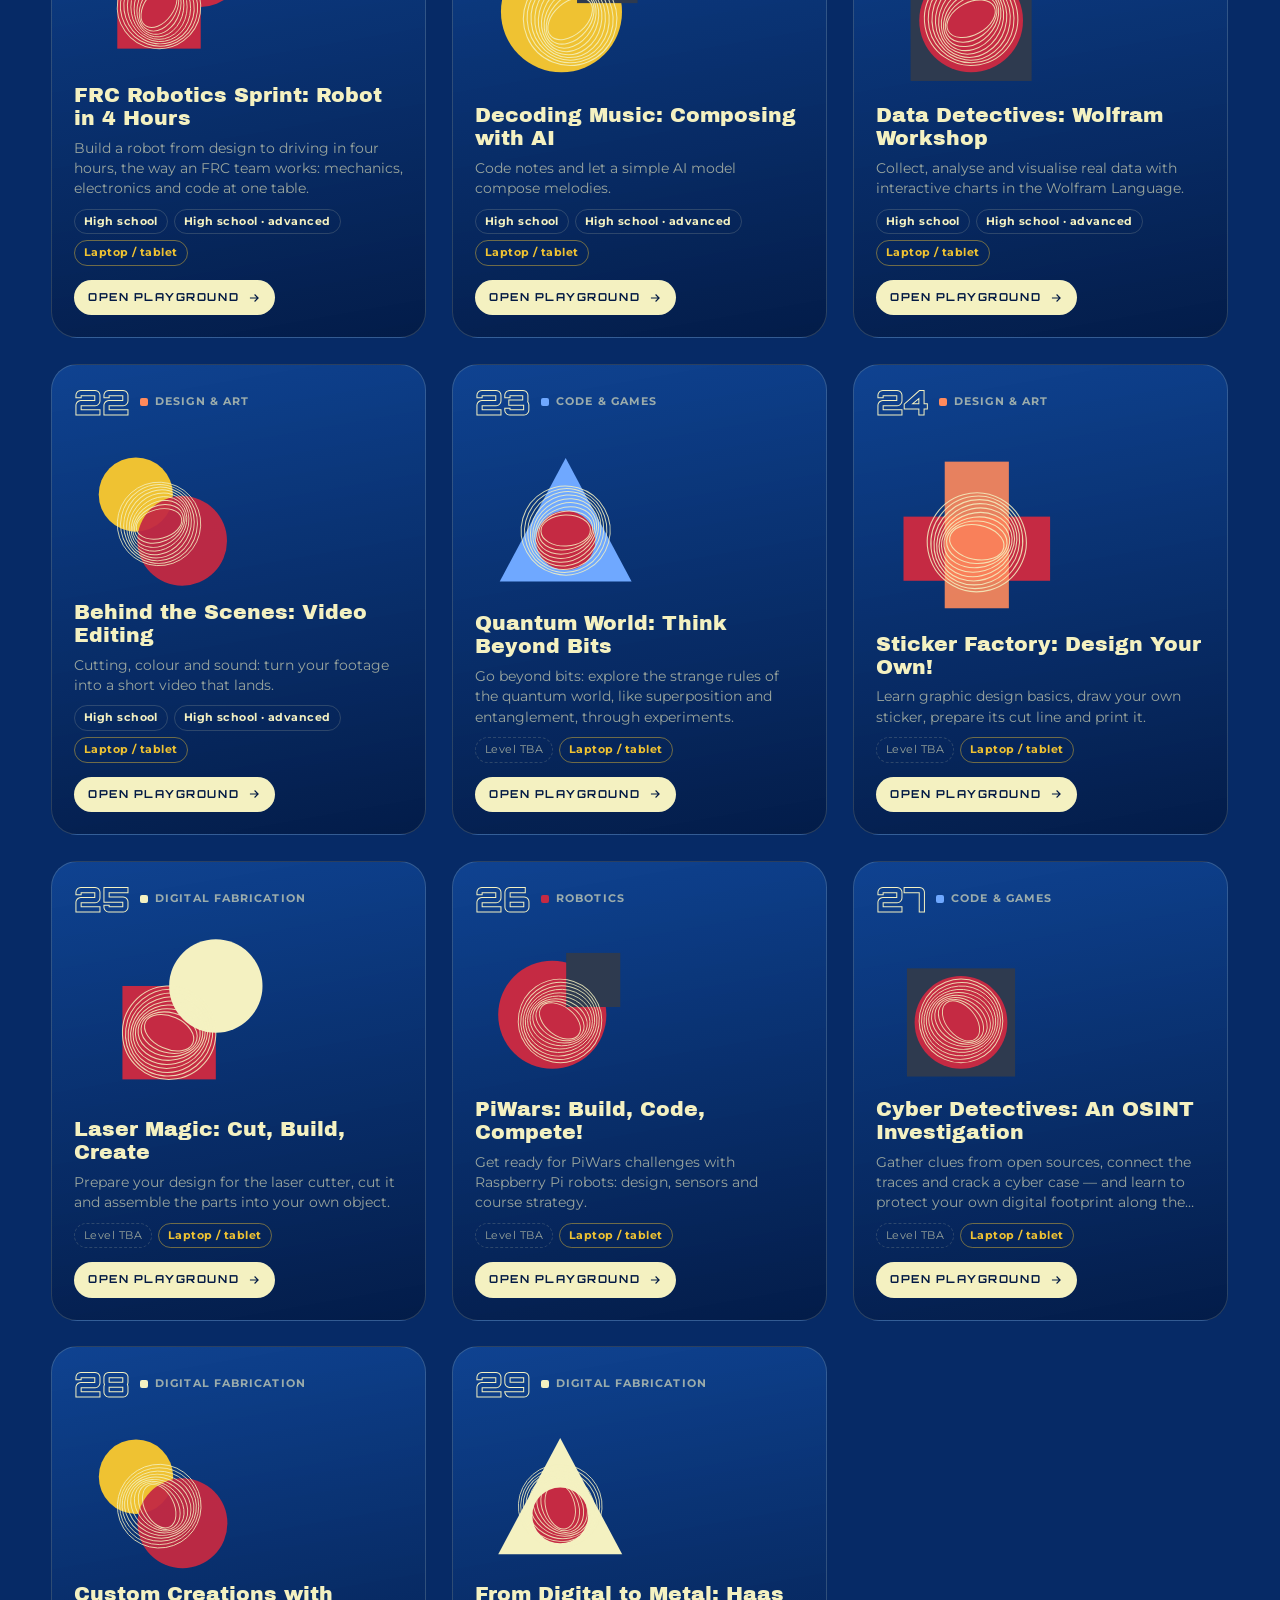
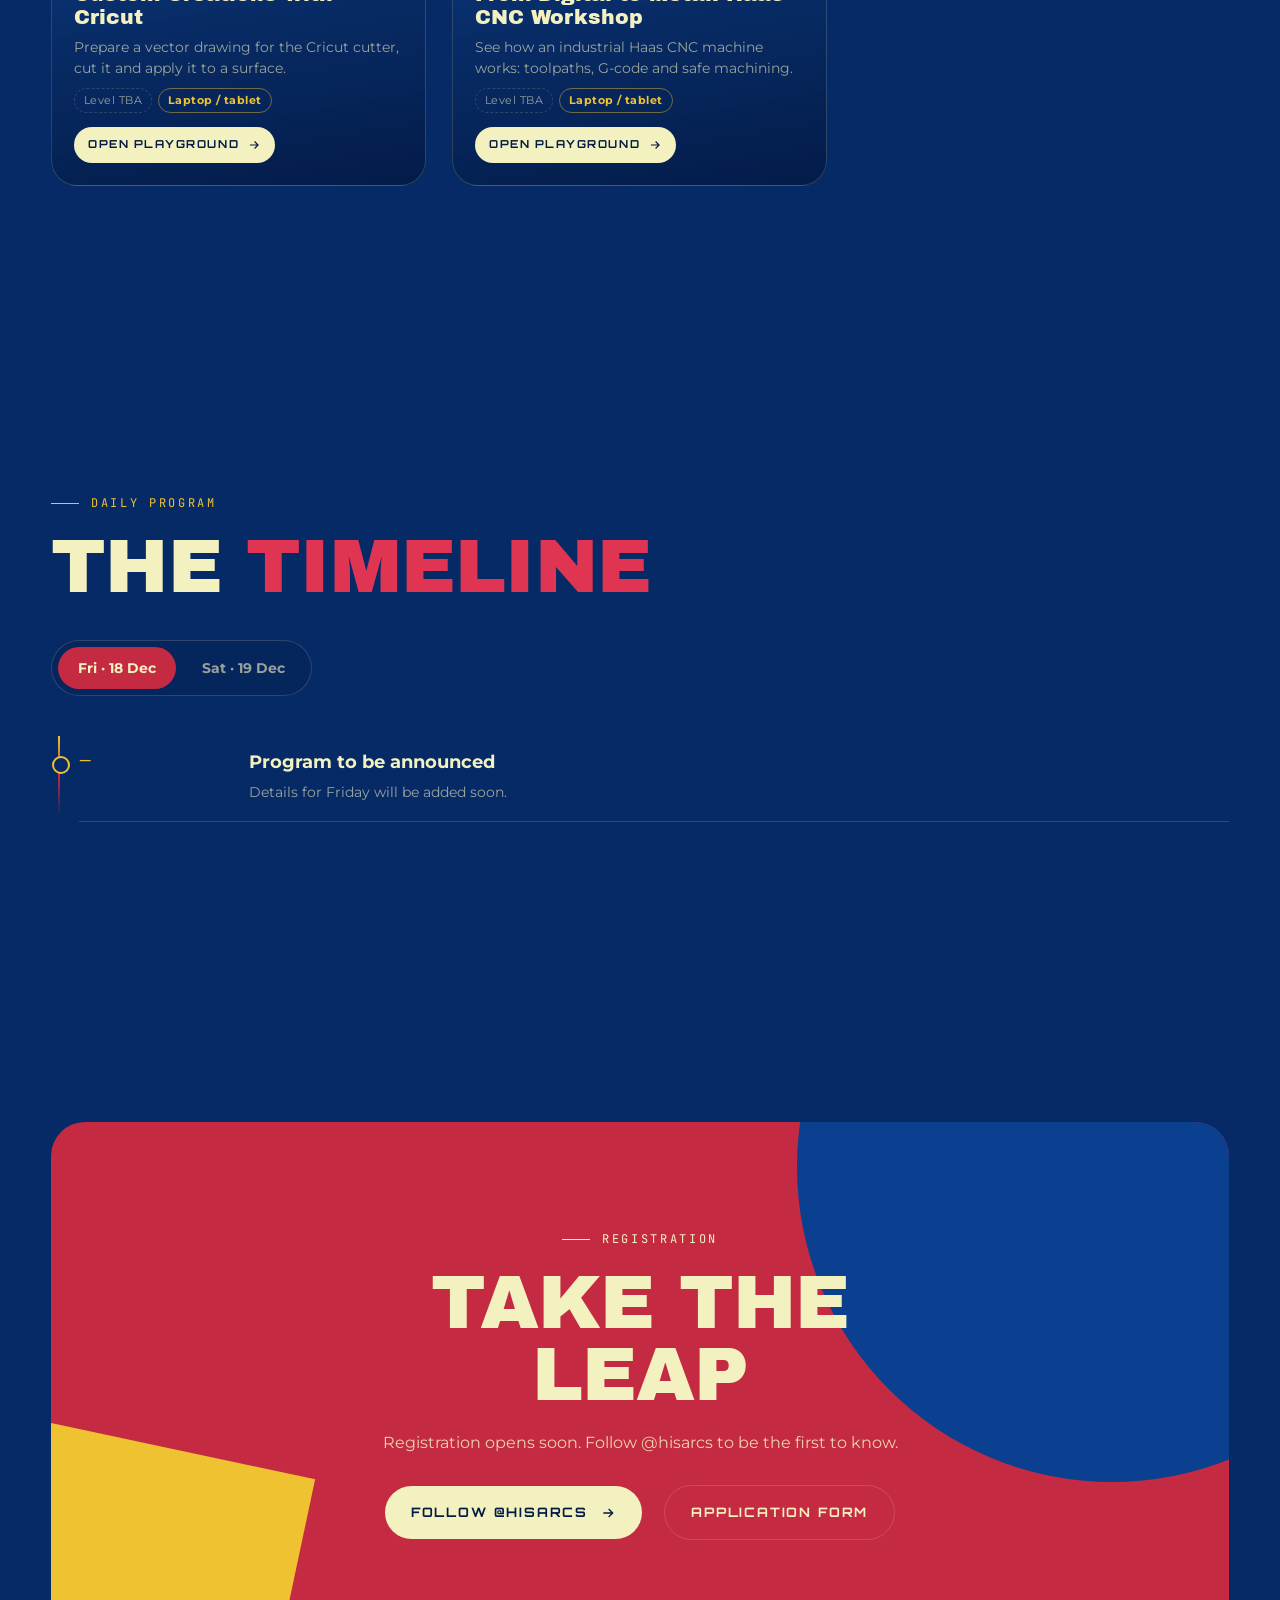
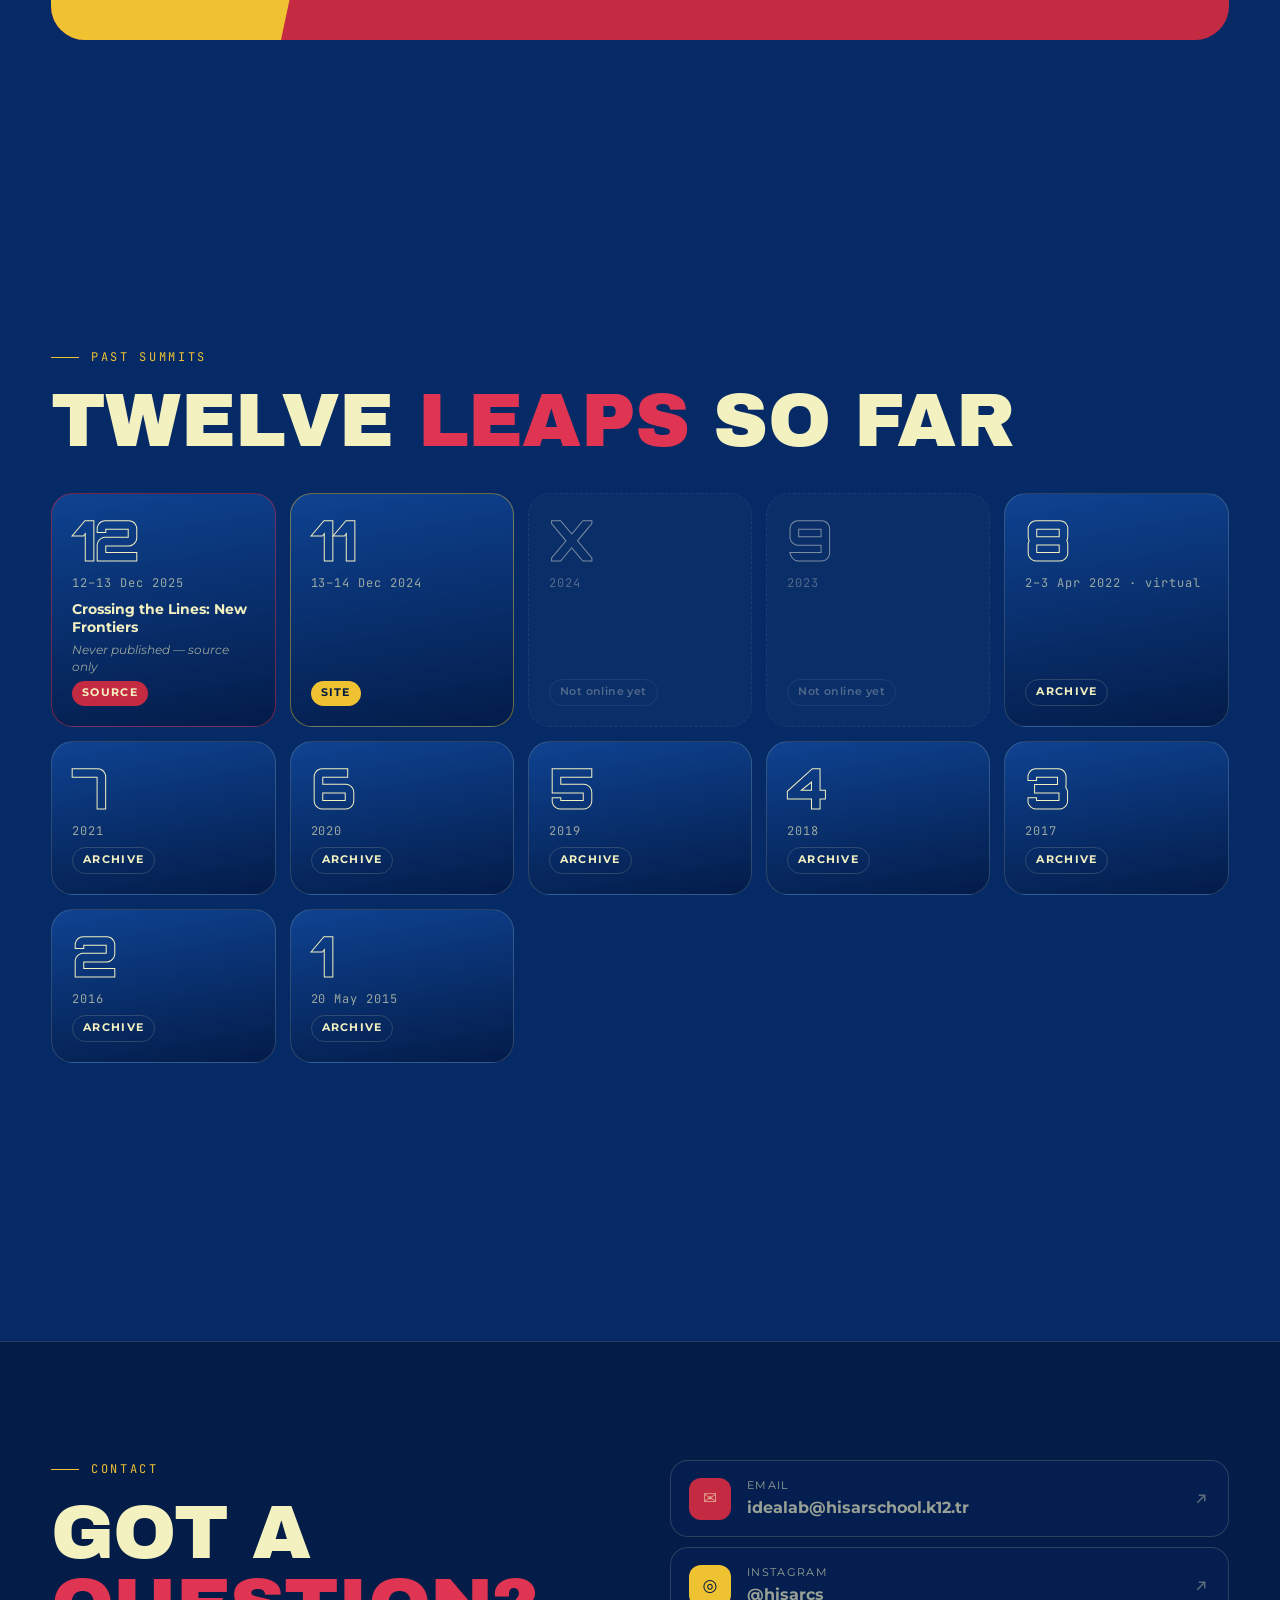
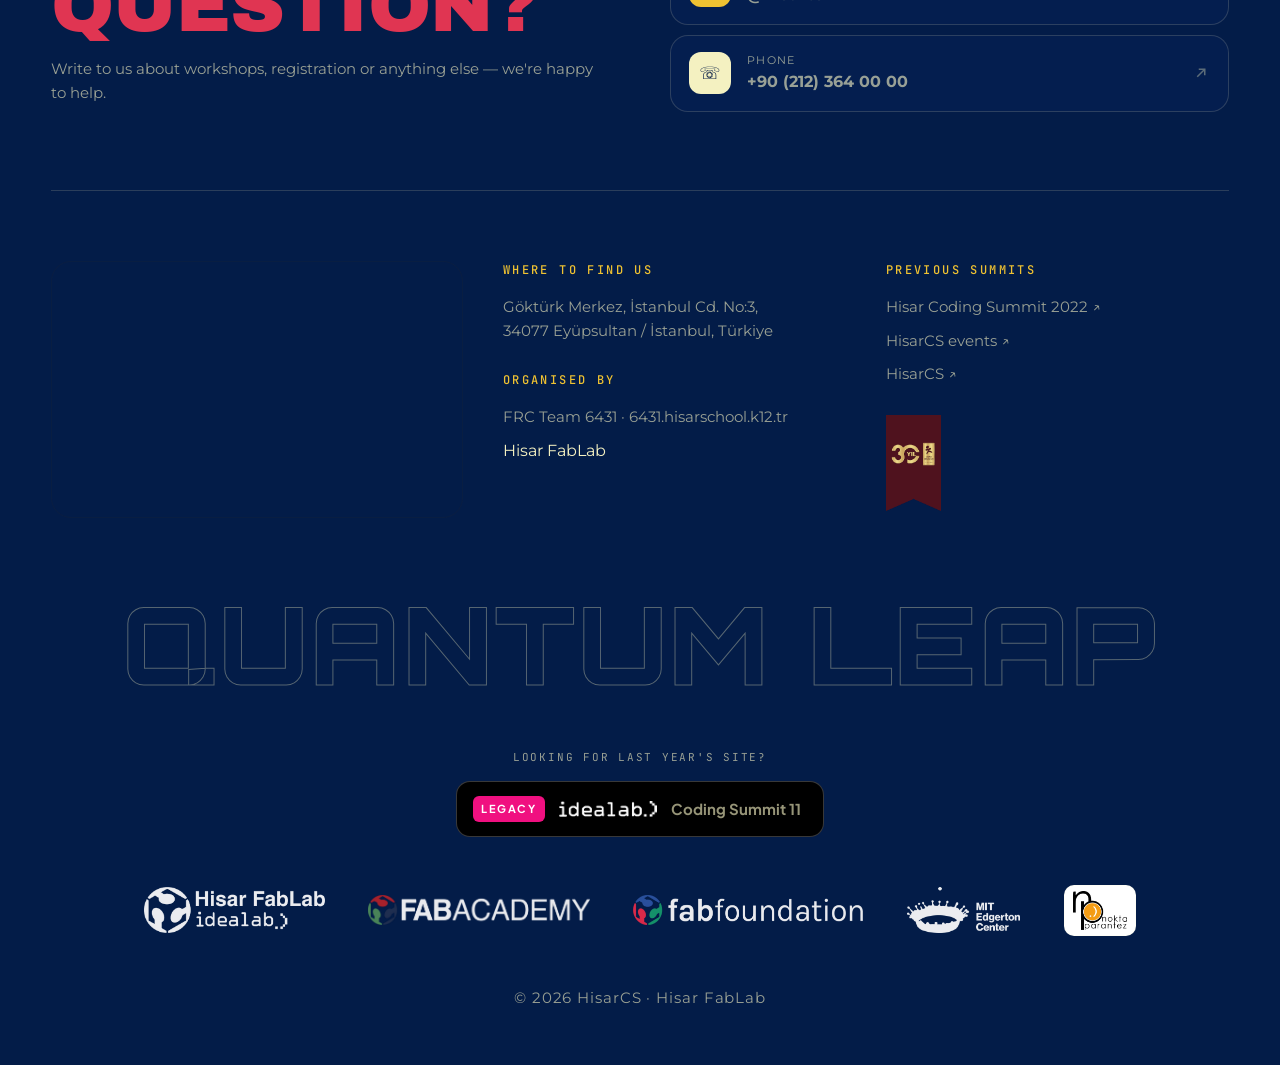
==== commit 5beb9369: "Mehmet's 11 Nov update: new workshop names, levels, 19 Dec program, session grid, forms - Workshops " ====
--- a/register.html
+++ b/register.html
@@ -10,8 +10,8 @@
   <link rel="preconnect" href="https://fonts.googleapis.com" />
   <link rel="preconnect" href="https://fonts.gstatic.com" crossorigin />
   <link href="https://fonts.googleapis.com/css2?family=Archivo+Black&family=JetBrains+Mono:wght@400;500&family=Montserrat:wght@300;400;500;600;700&family=Orbitron:wght@500;700;900&family=Plus+Jakarta+Sans:wght@700&display=swap" rel="stylesheet" />
-  <link rel="stylesheet" href="assets/css/style.css?v=1103a" />
-  <link rel="stylesheet" href="assets/css/register.css?v=1103a" />
+  <link rel="stylesheet" href="assets/css/style.css?v=1112a" />
+  <link rel="stylesheet" href="assets/css/register.css?v=1112a" />
 </head>
 <body class="reg">
   <div class="reg__bg" aria-hidden="true"></div>
@@ -134,7 +134,7 @@
     <a href="index.html#contact" data-i18n="reg.help">Questions? Contact us</a>
   </footer>
 
-  <script src="assets/js/data.js?v=1103a"></script>
-  <script src="assets/js/register.js?v=1103a"></script>
+  <script src="assets/js/data.js?v=1112a"></script>
+  <script src="assets/js/register.js?v=1112a"></script>
 </body>
 </html>
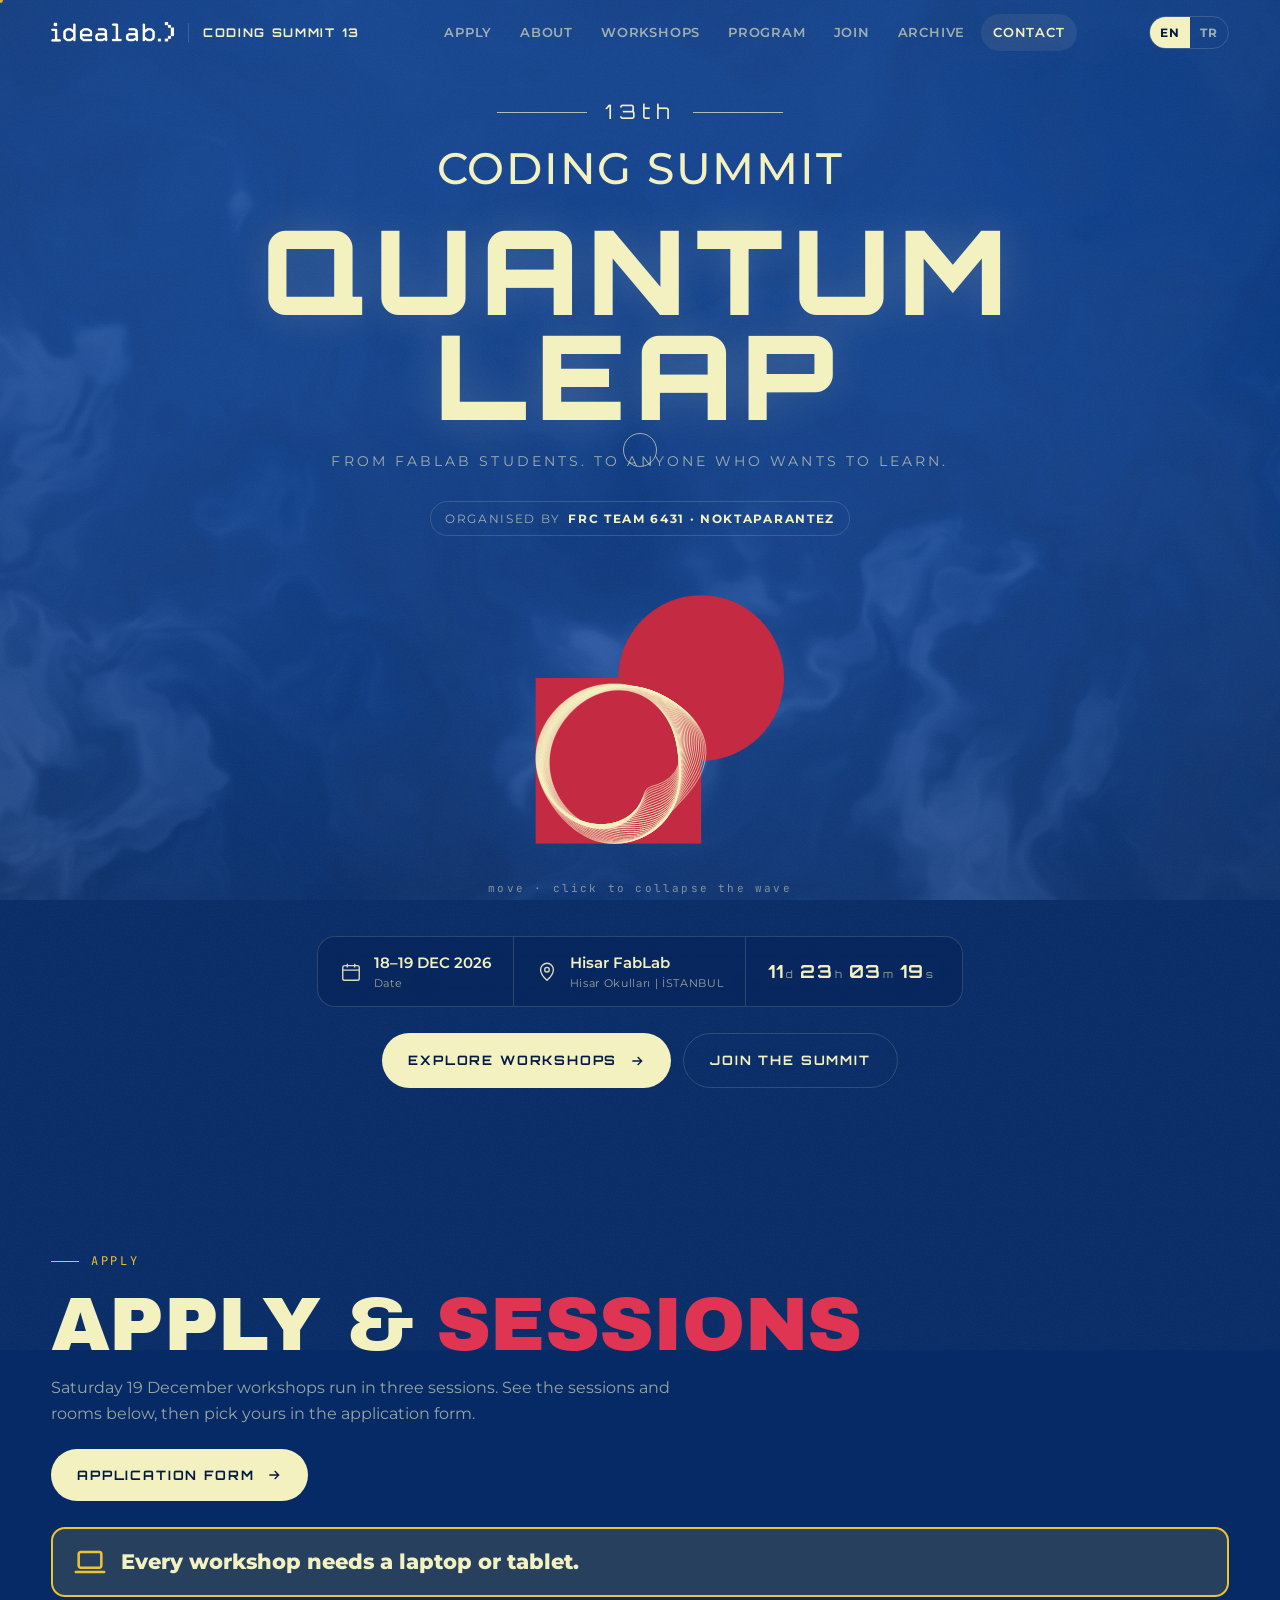
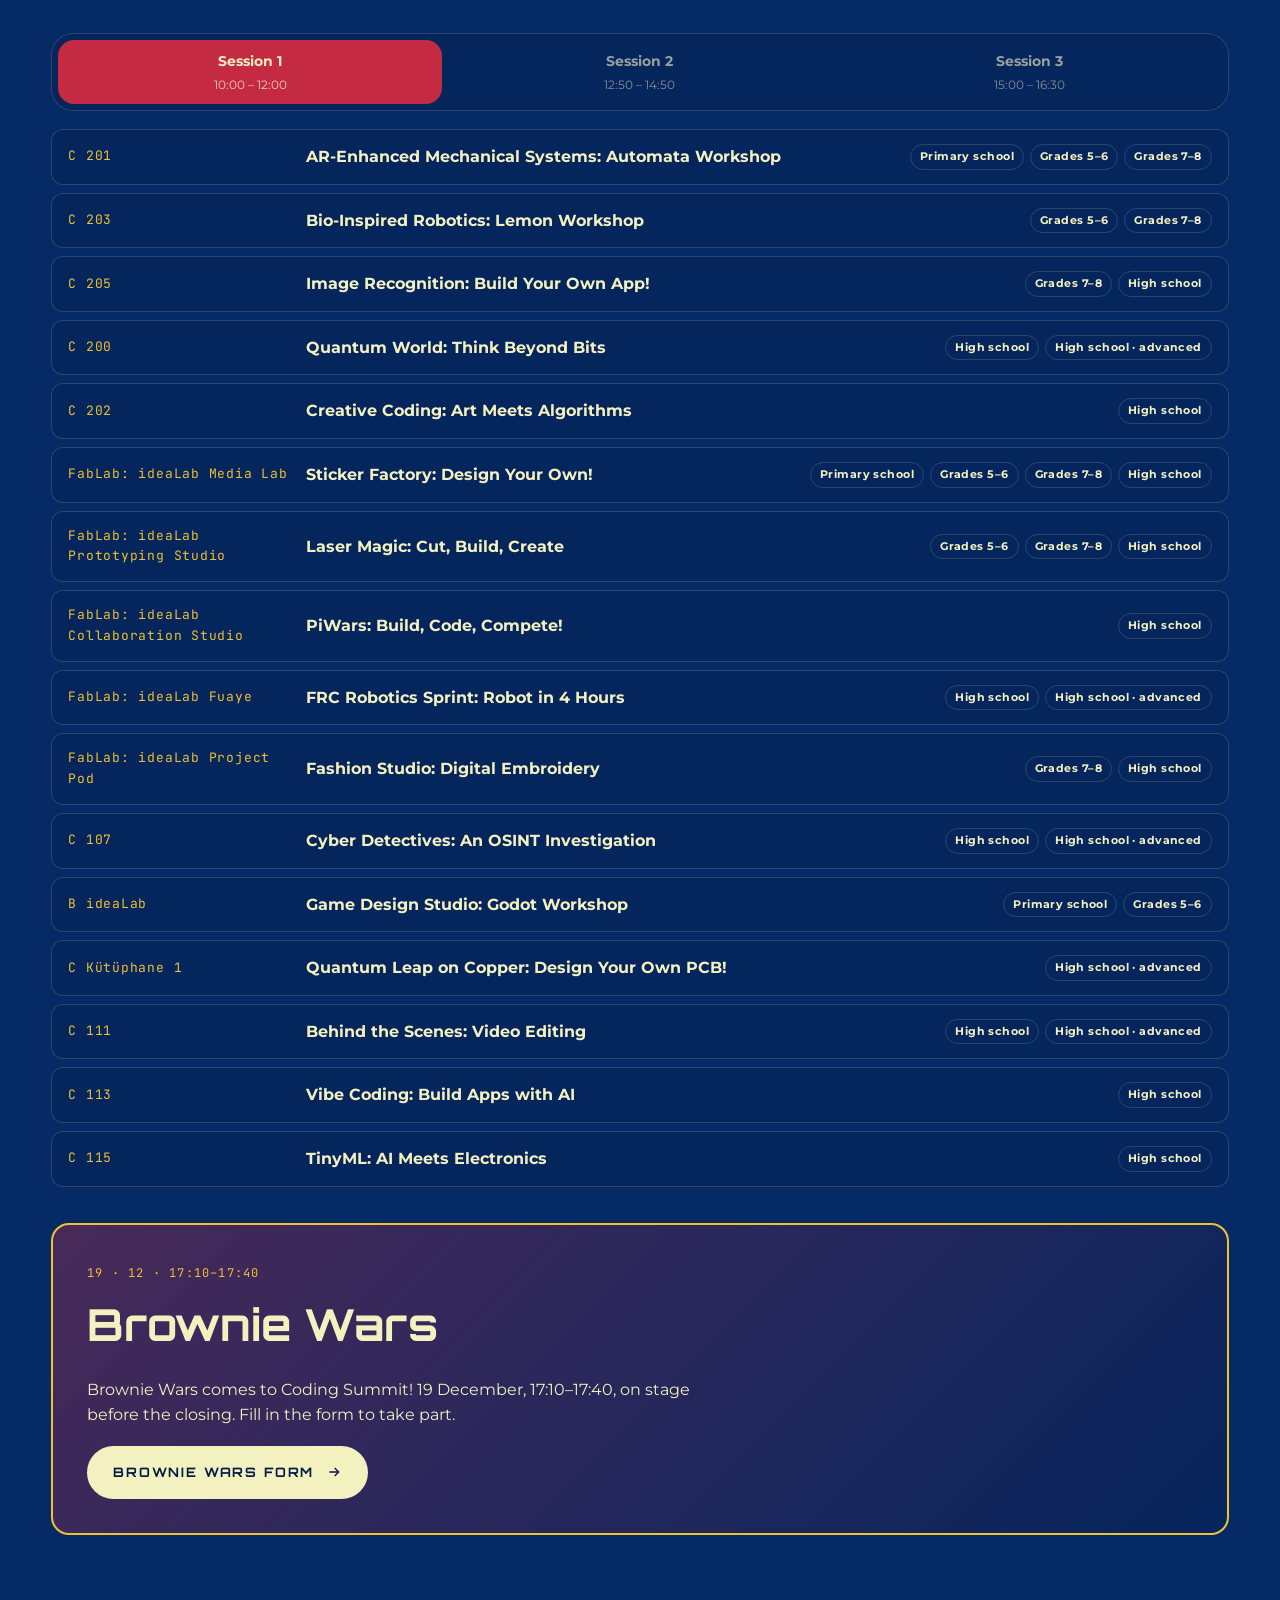
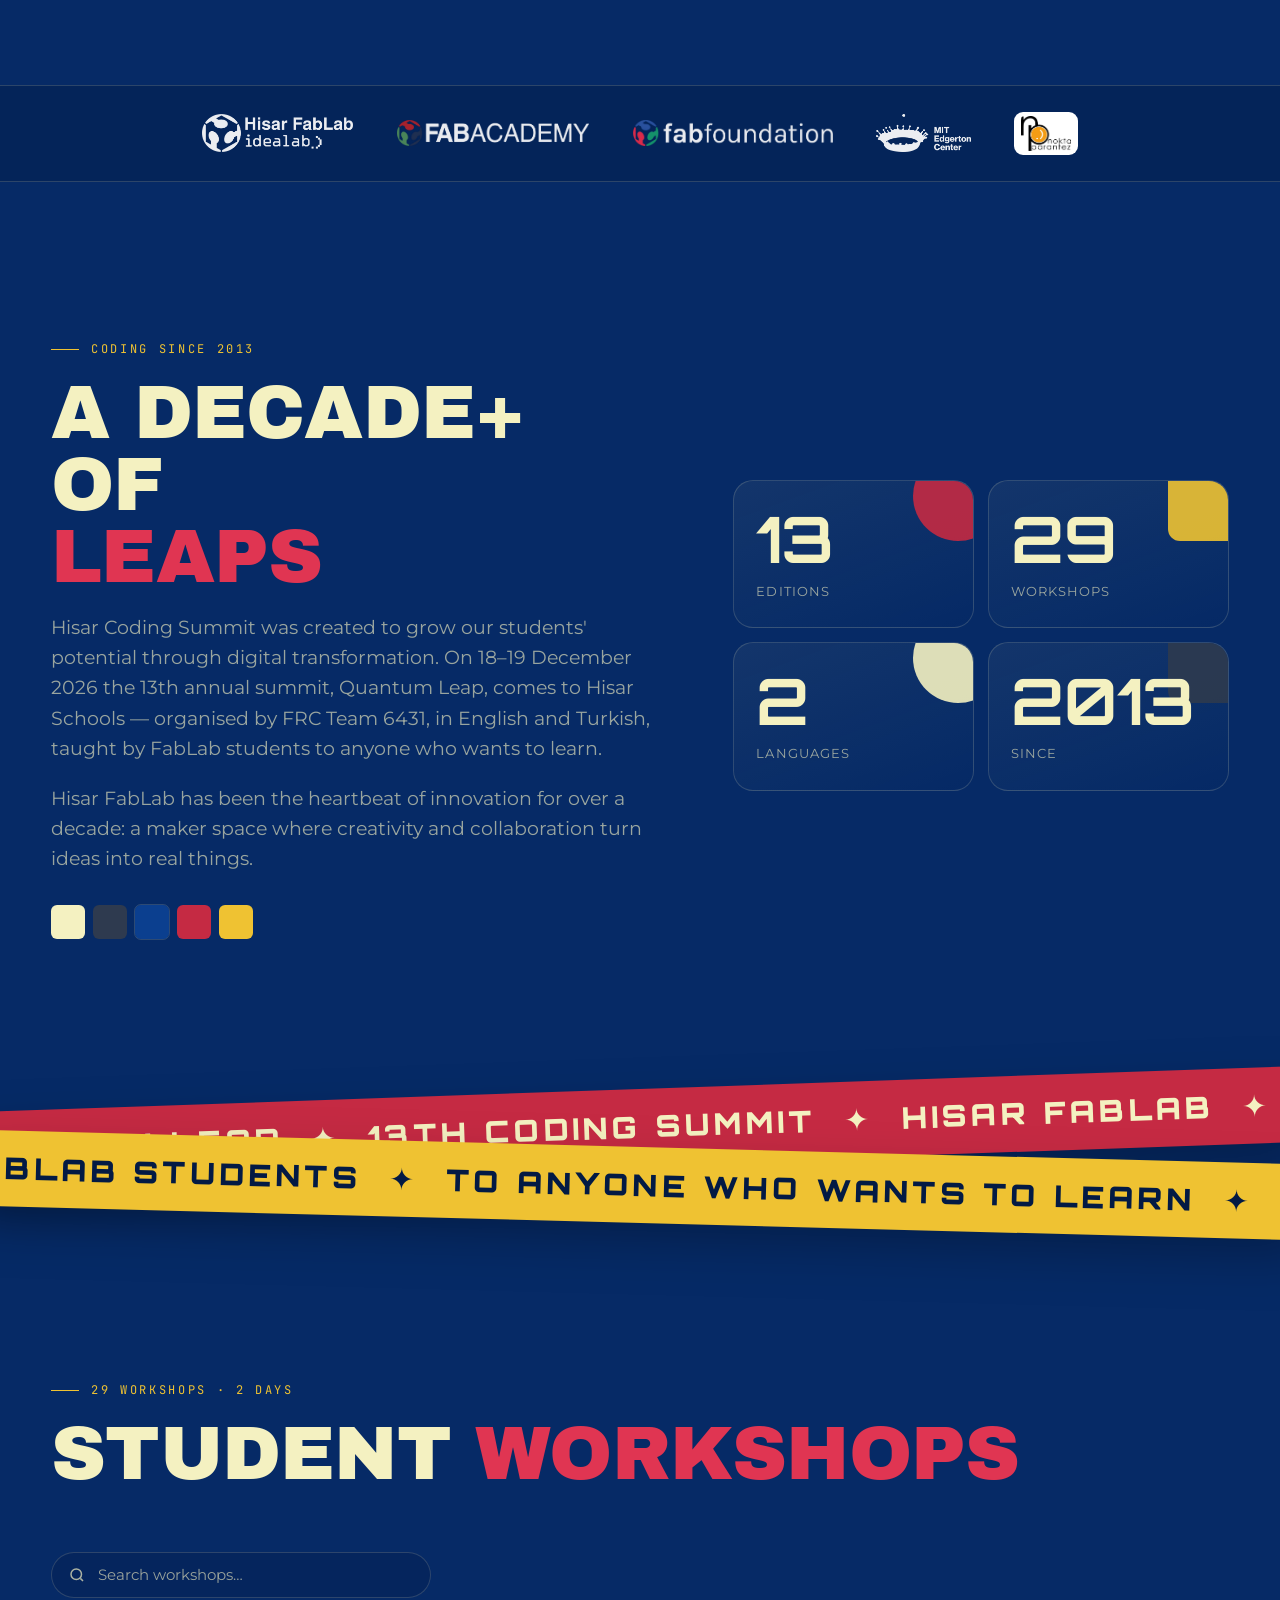
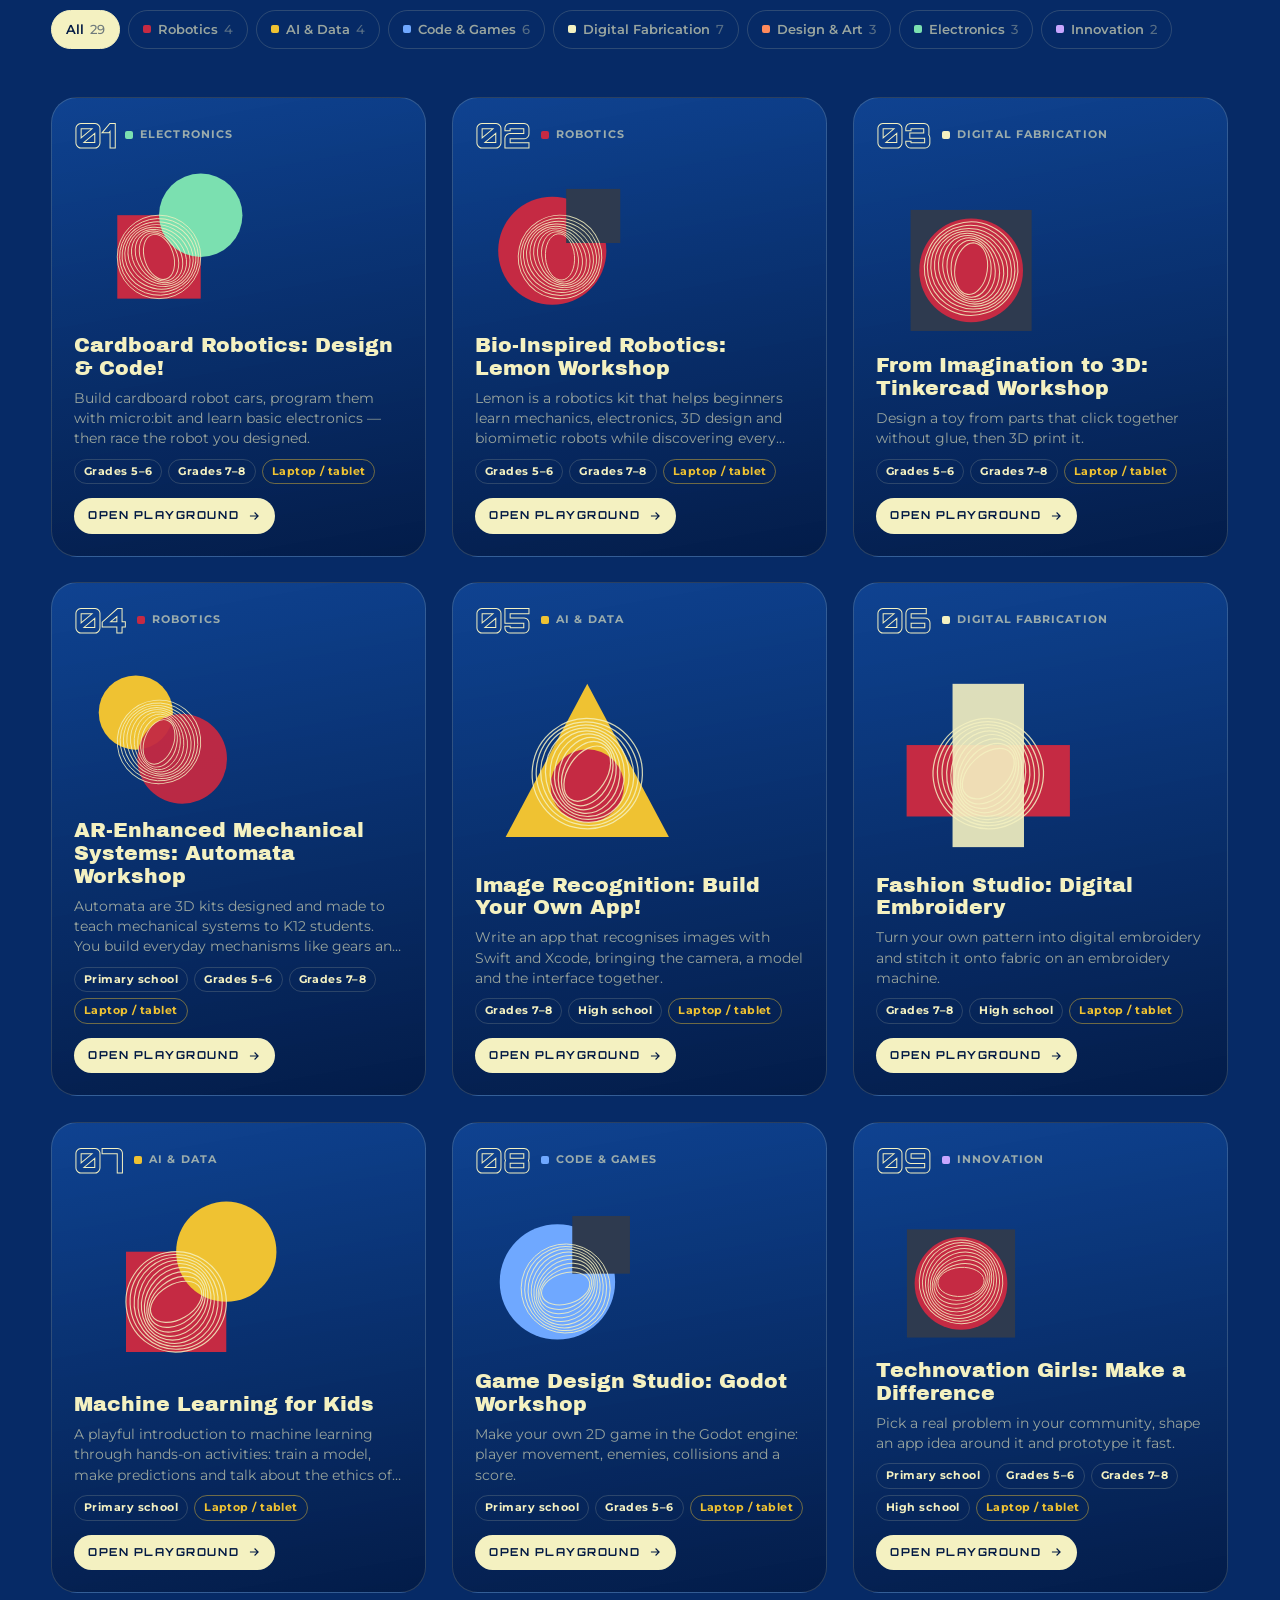
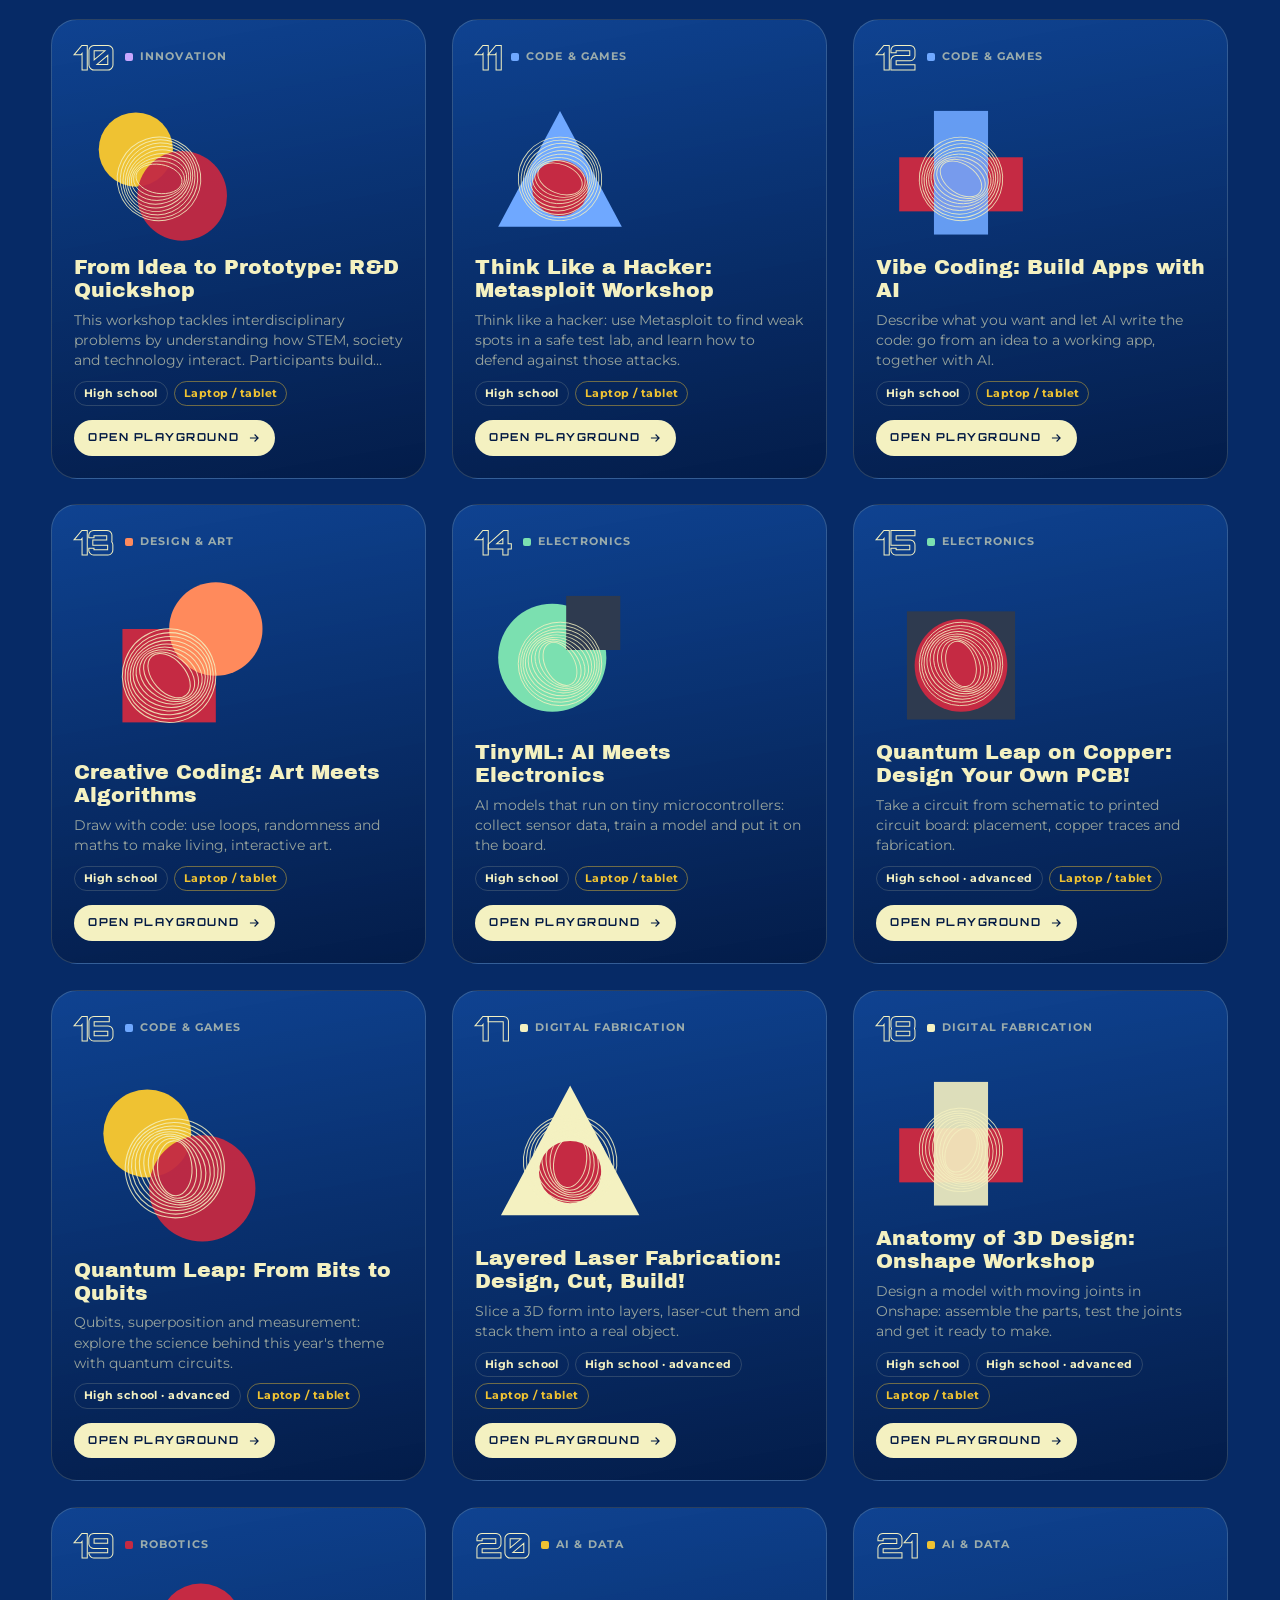
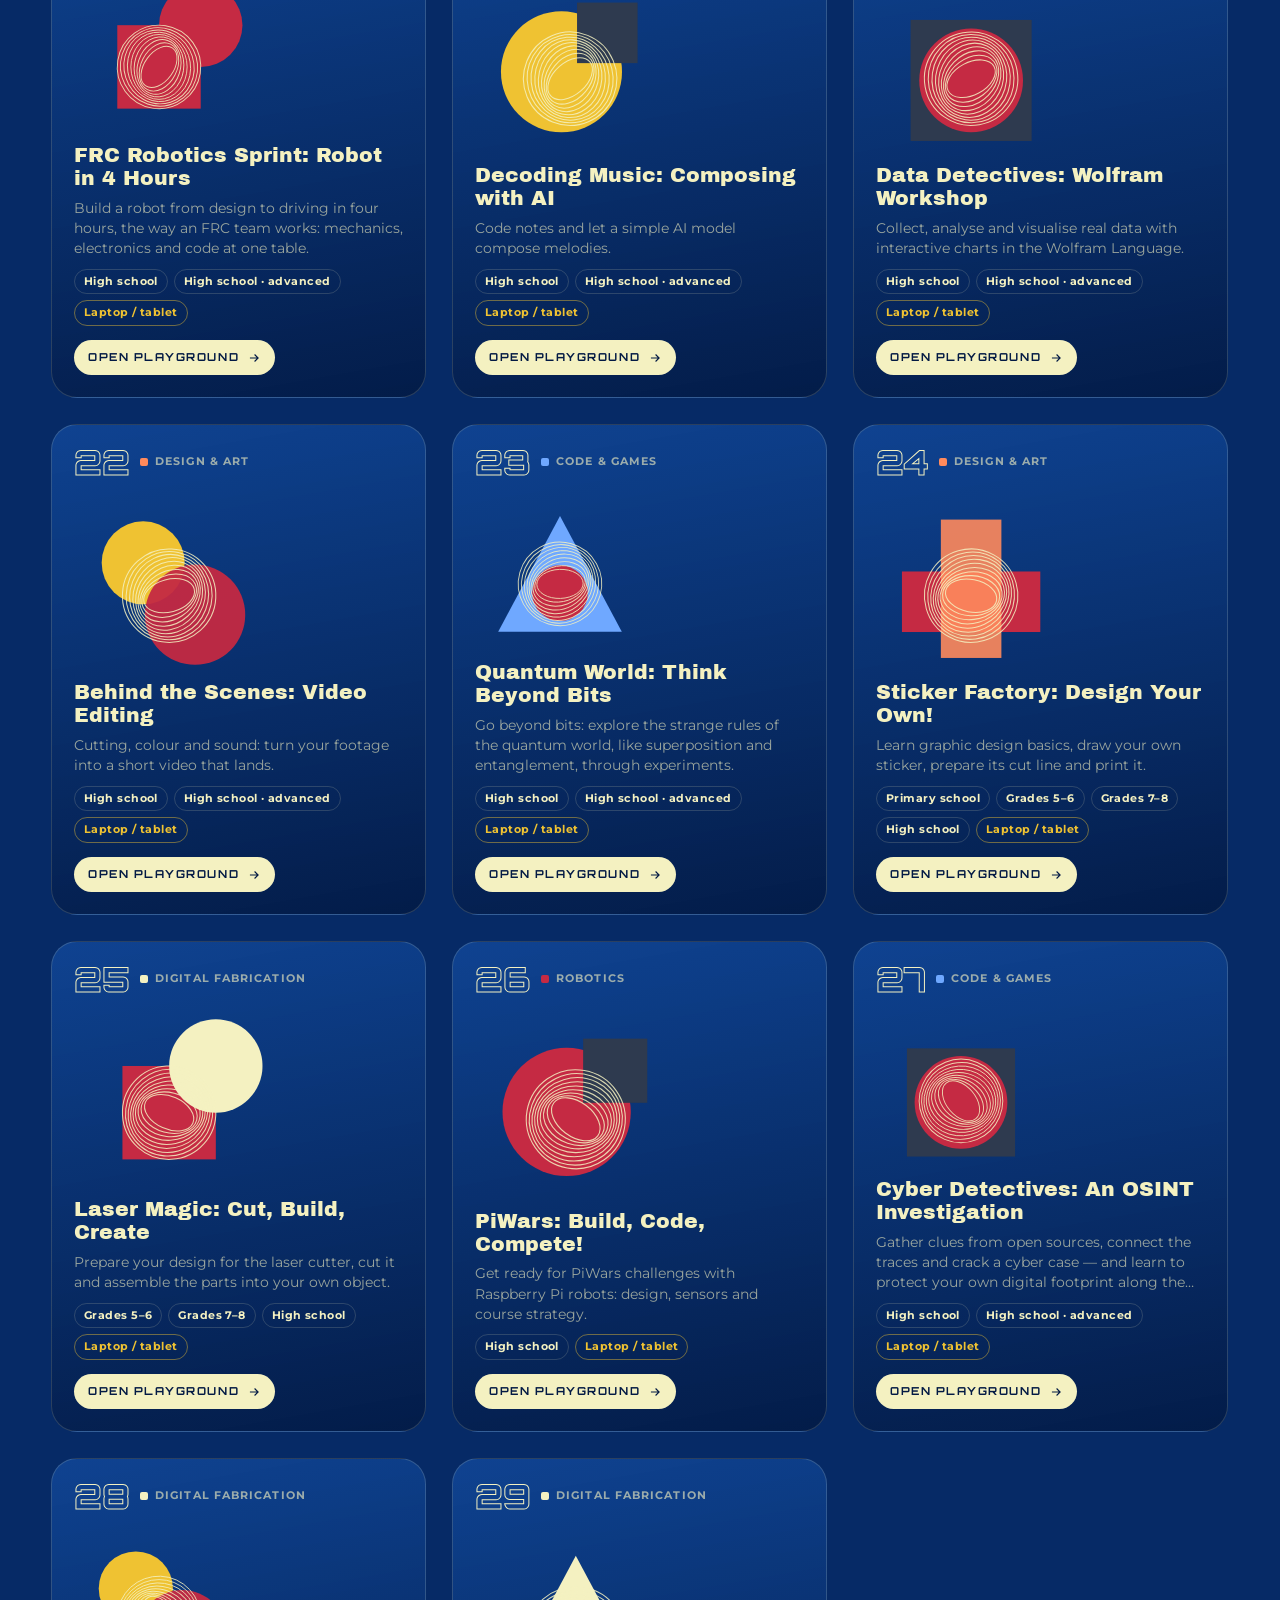
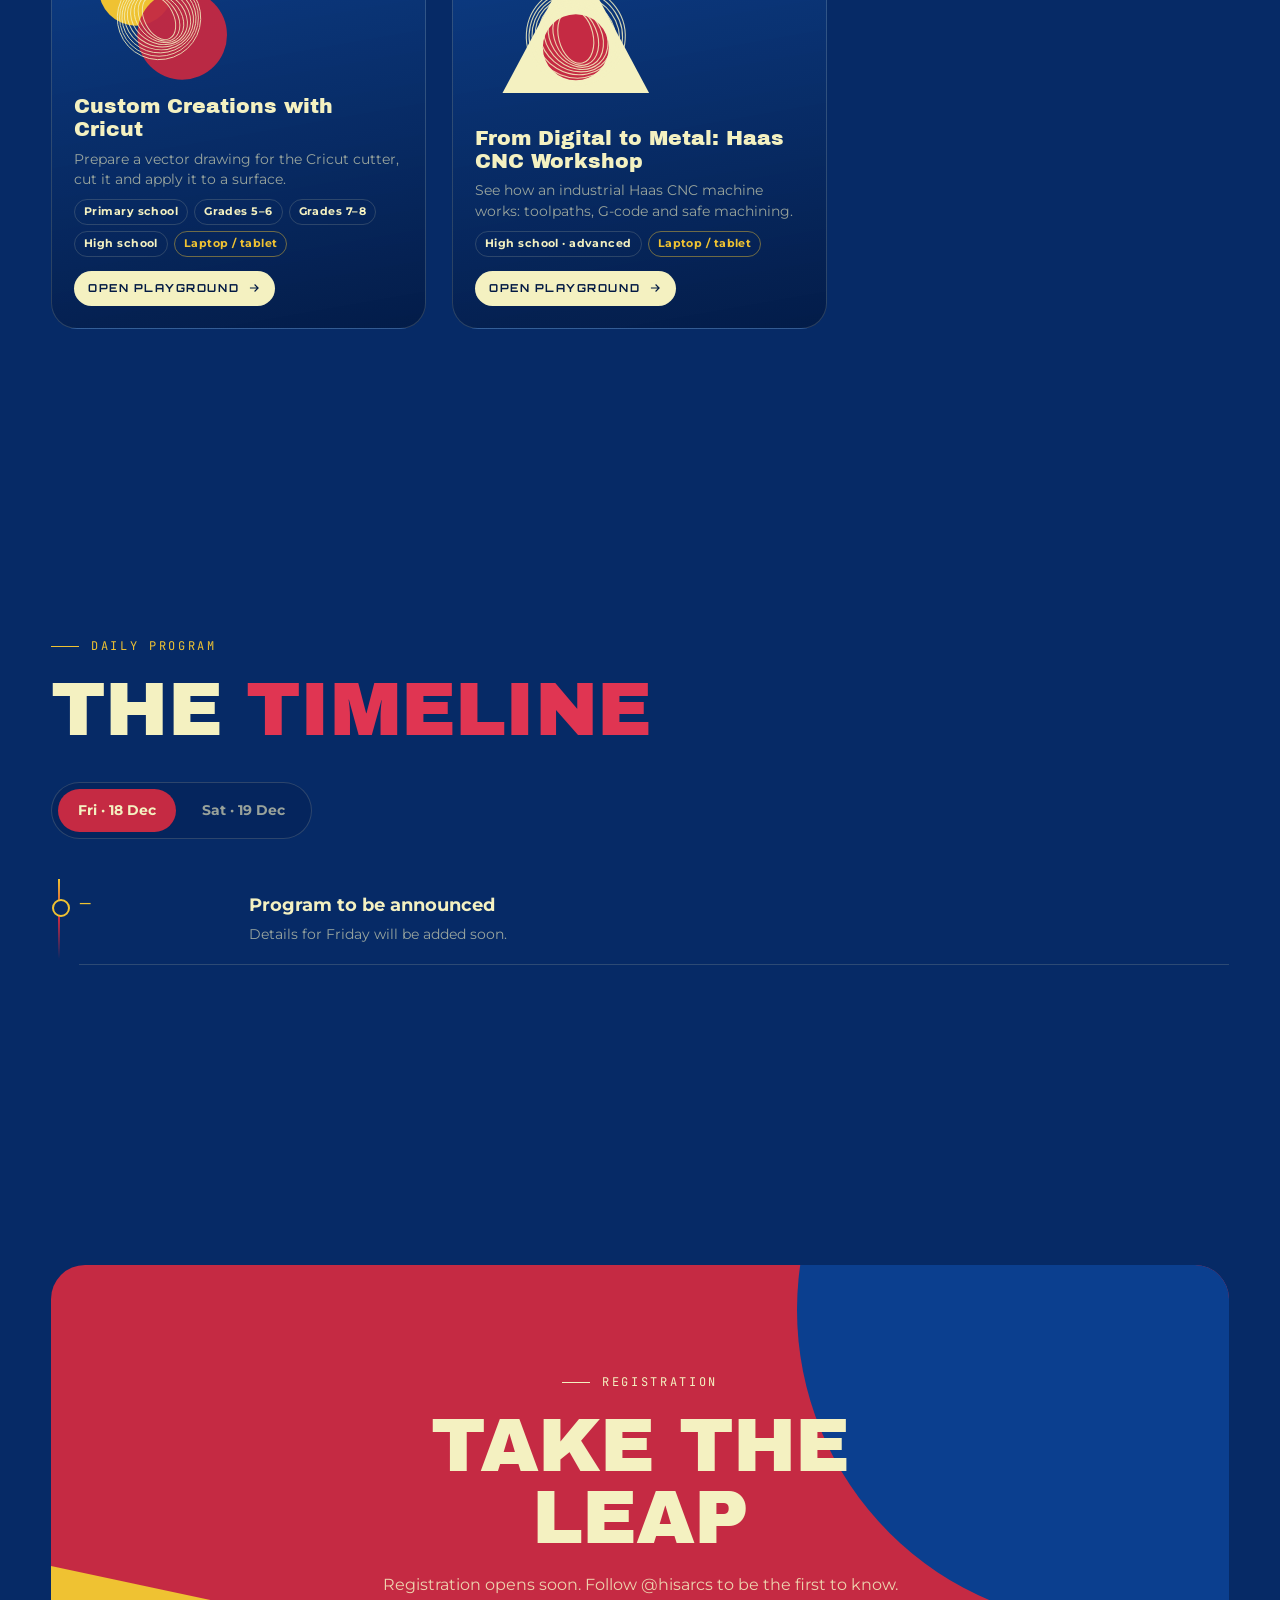
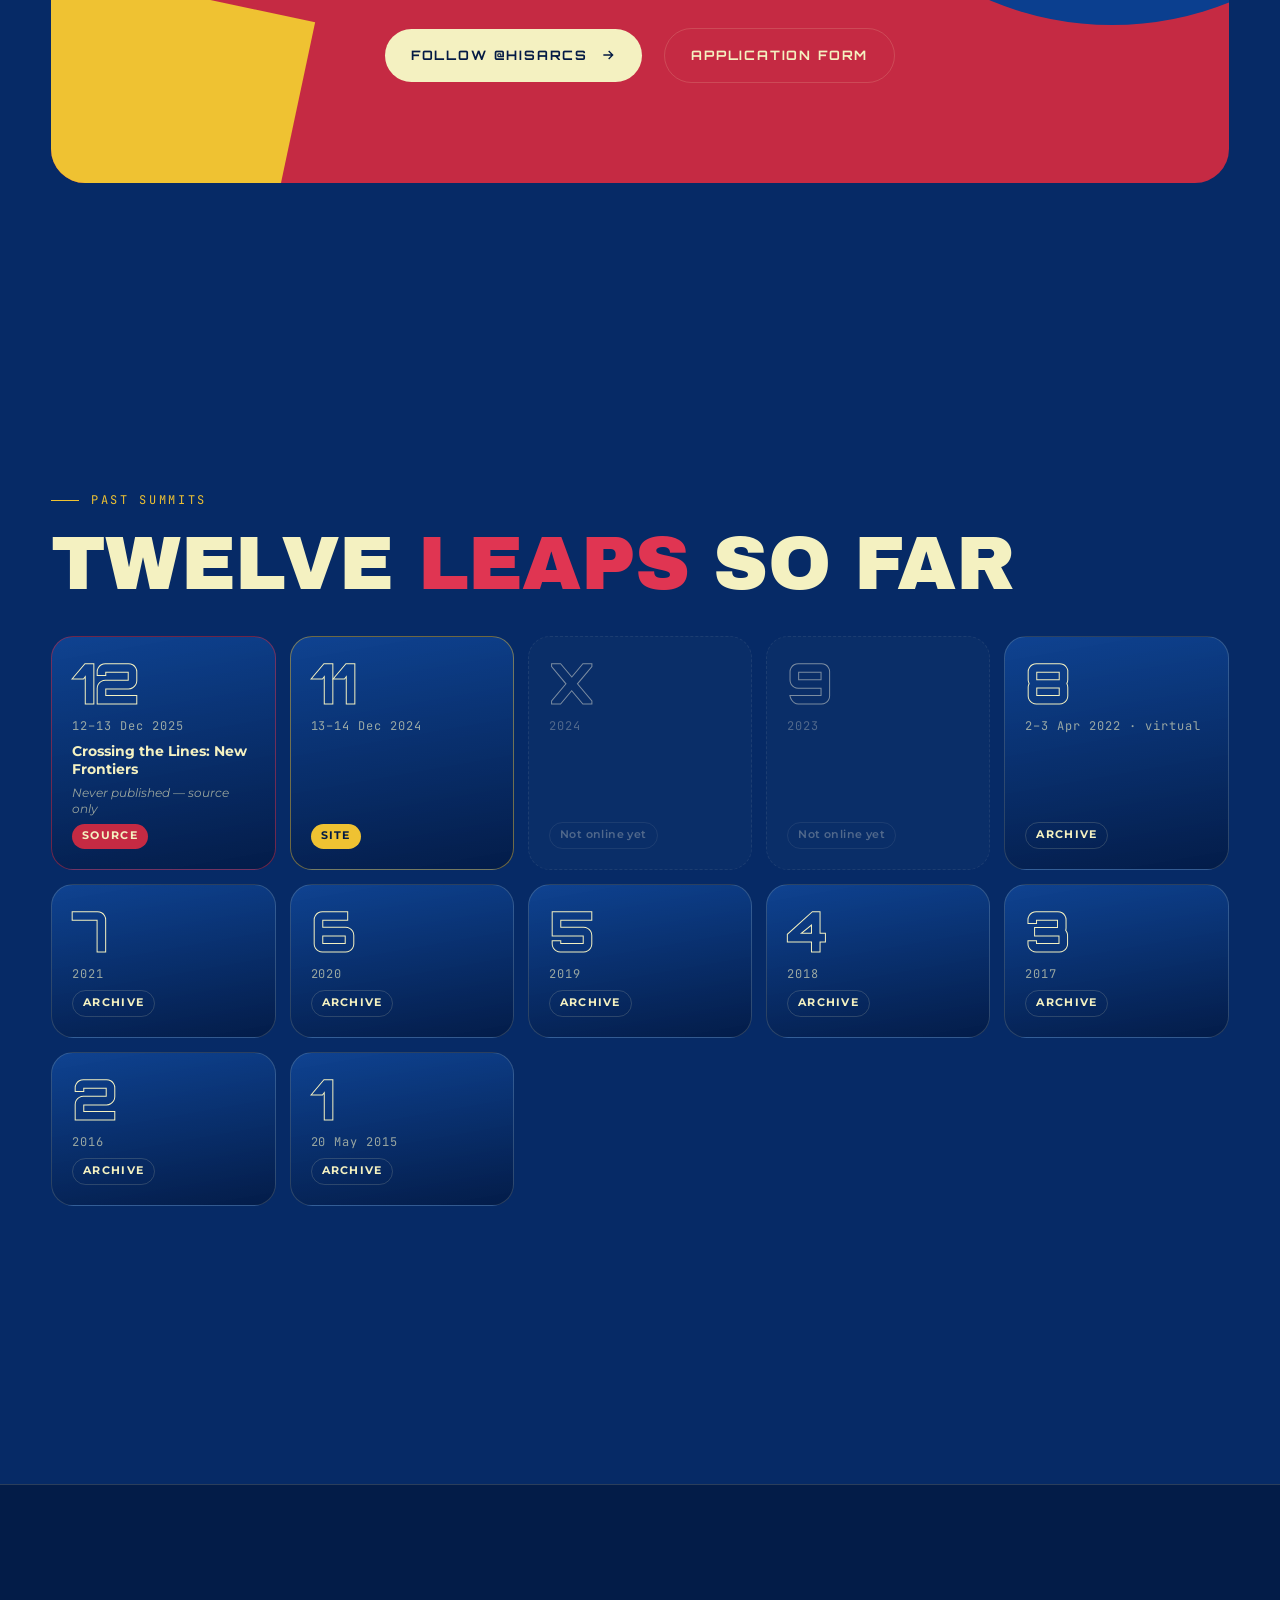
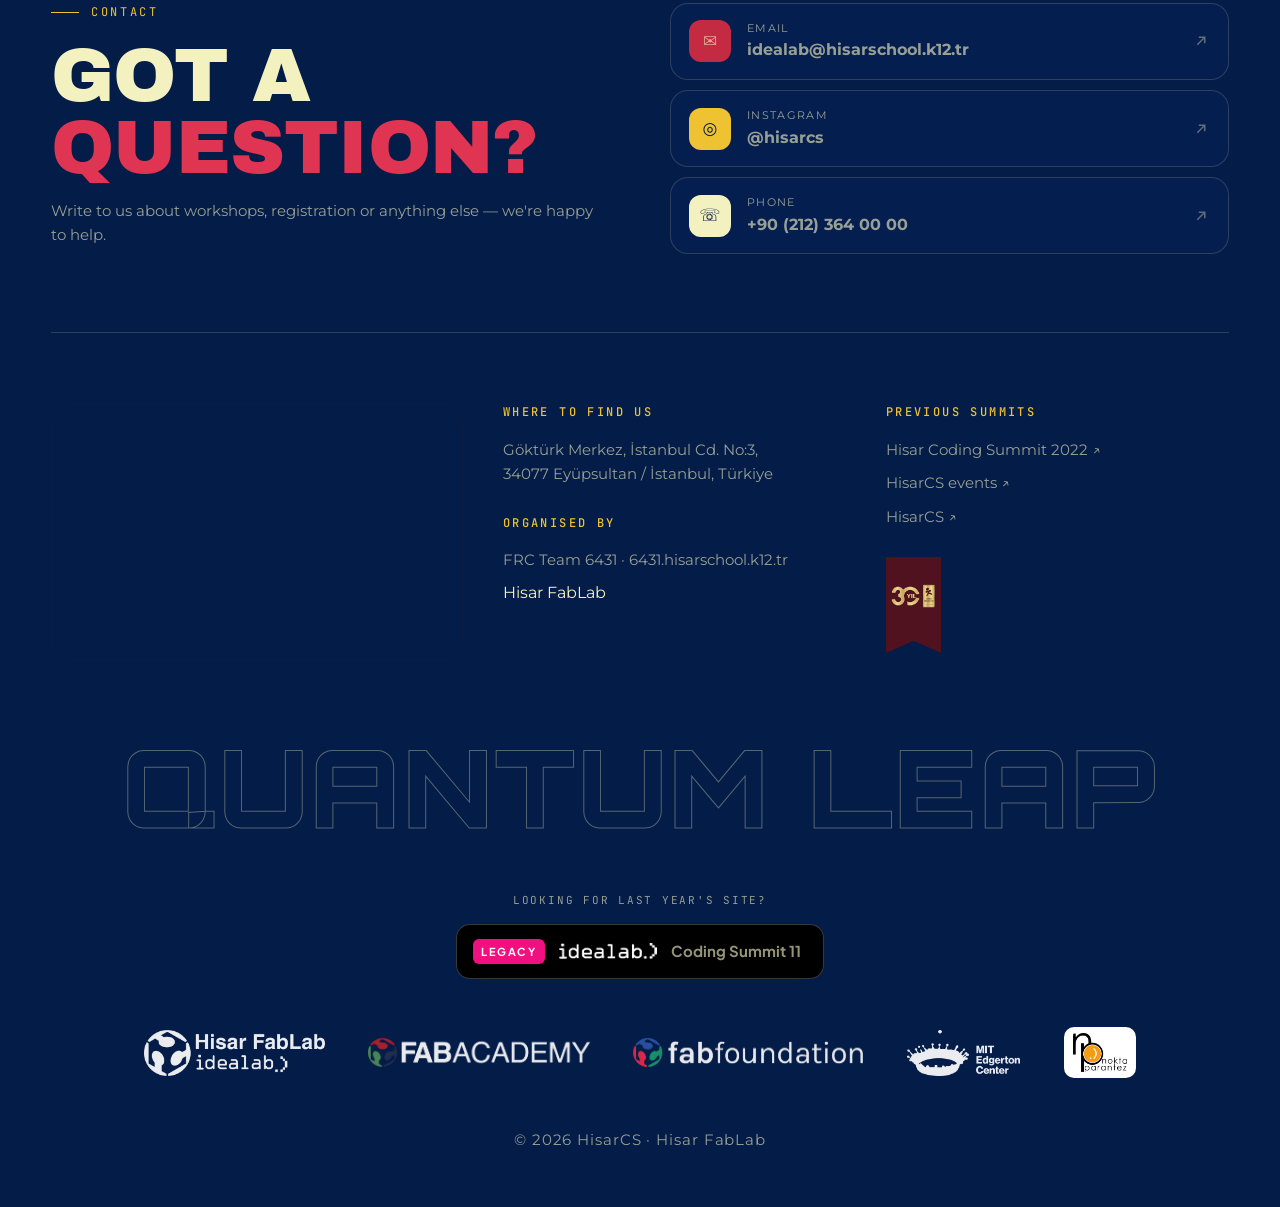
==== commit bce384e3: "Levels for the 7 grid-only workshops; laptop/tablet note now a big yellow callout above the sessions" ====
--- a/register.html
+++ b/register.html
@@ -10,8 +10,8 @@
   <link rel="preconnect" href="https://fonts.googleapis.com" />
   <link rel="preconnect" href="https://fonts.gstatic.com" crossorigin />
   <link href="https://fonts.googleapis.com/css2?family=Archivo+Black&family=JetBrains+Mono:wght@400;500&family=Montserrat:wght@300;400;500;600;700&family=Orbitron:wght@500;700;900&family=Plus+Jakarta+Sans:wght@700&display=swap" rel="stylesheet" />
-  <link rel="stylesheet" href="assets/css/style.css?v=1112a" />
-  <link rel="stylesheet" href="assets/css/register.css?v=1112a" />
+  <link rel="stylesheet" href="assets/css/style.css?v=1112b" />
+  <link rel="stylesheet" href="assets/css/register.css?v=1112b" />
 </head>
 <body class="reg">
   <div class="reg__bg" aria-hidden="true"></div>
@@ -134,7 +134,7 @@
     <a href="index.html#contact" data-i18n="reg.help">Questions? Contact us</a>
   </footer>
 
-  <script src="assets/js/data.js?v=1112a"></script>
-  <script src="assets/js/register.js?v=1112a"></script>
+  <script src="assets/js/data.js?v=1112b"></script>
+  <script src="assets/js/register.js?v=1112b"></script>
 </body>
 </html>
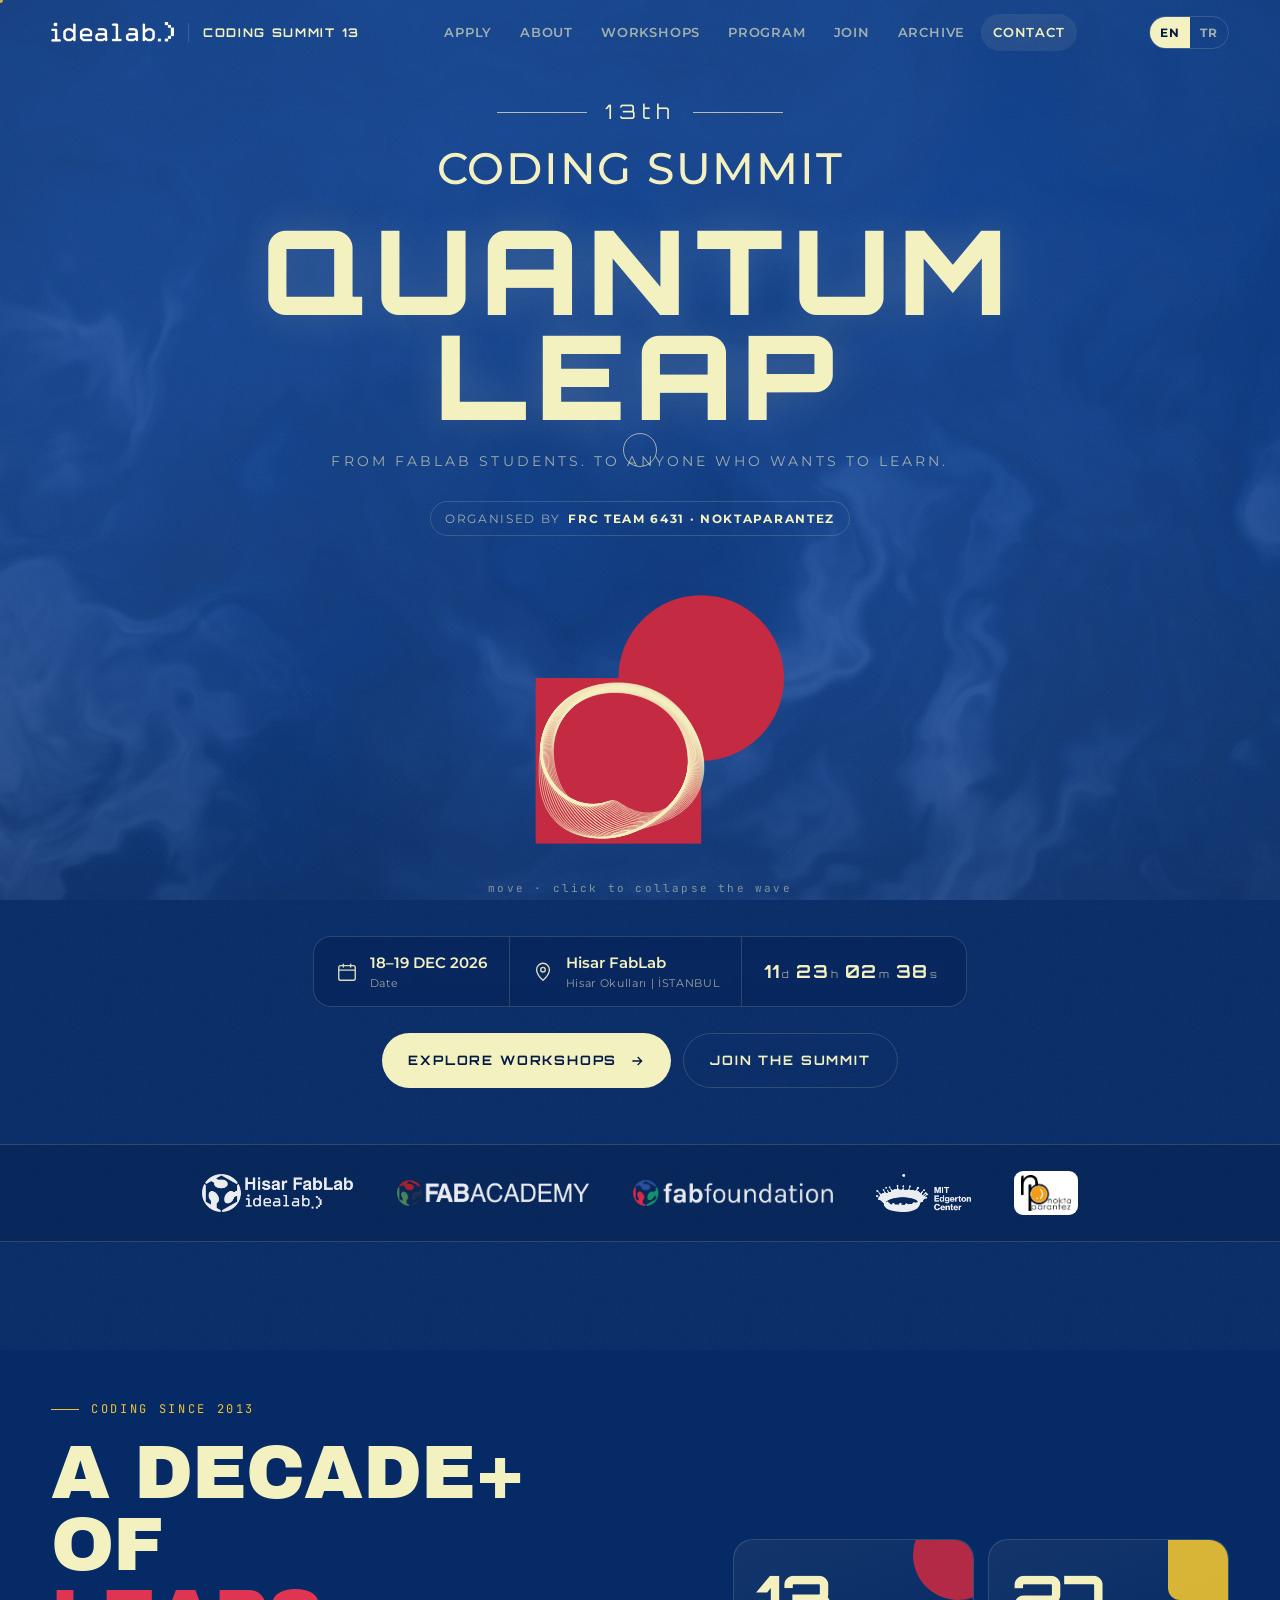
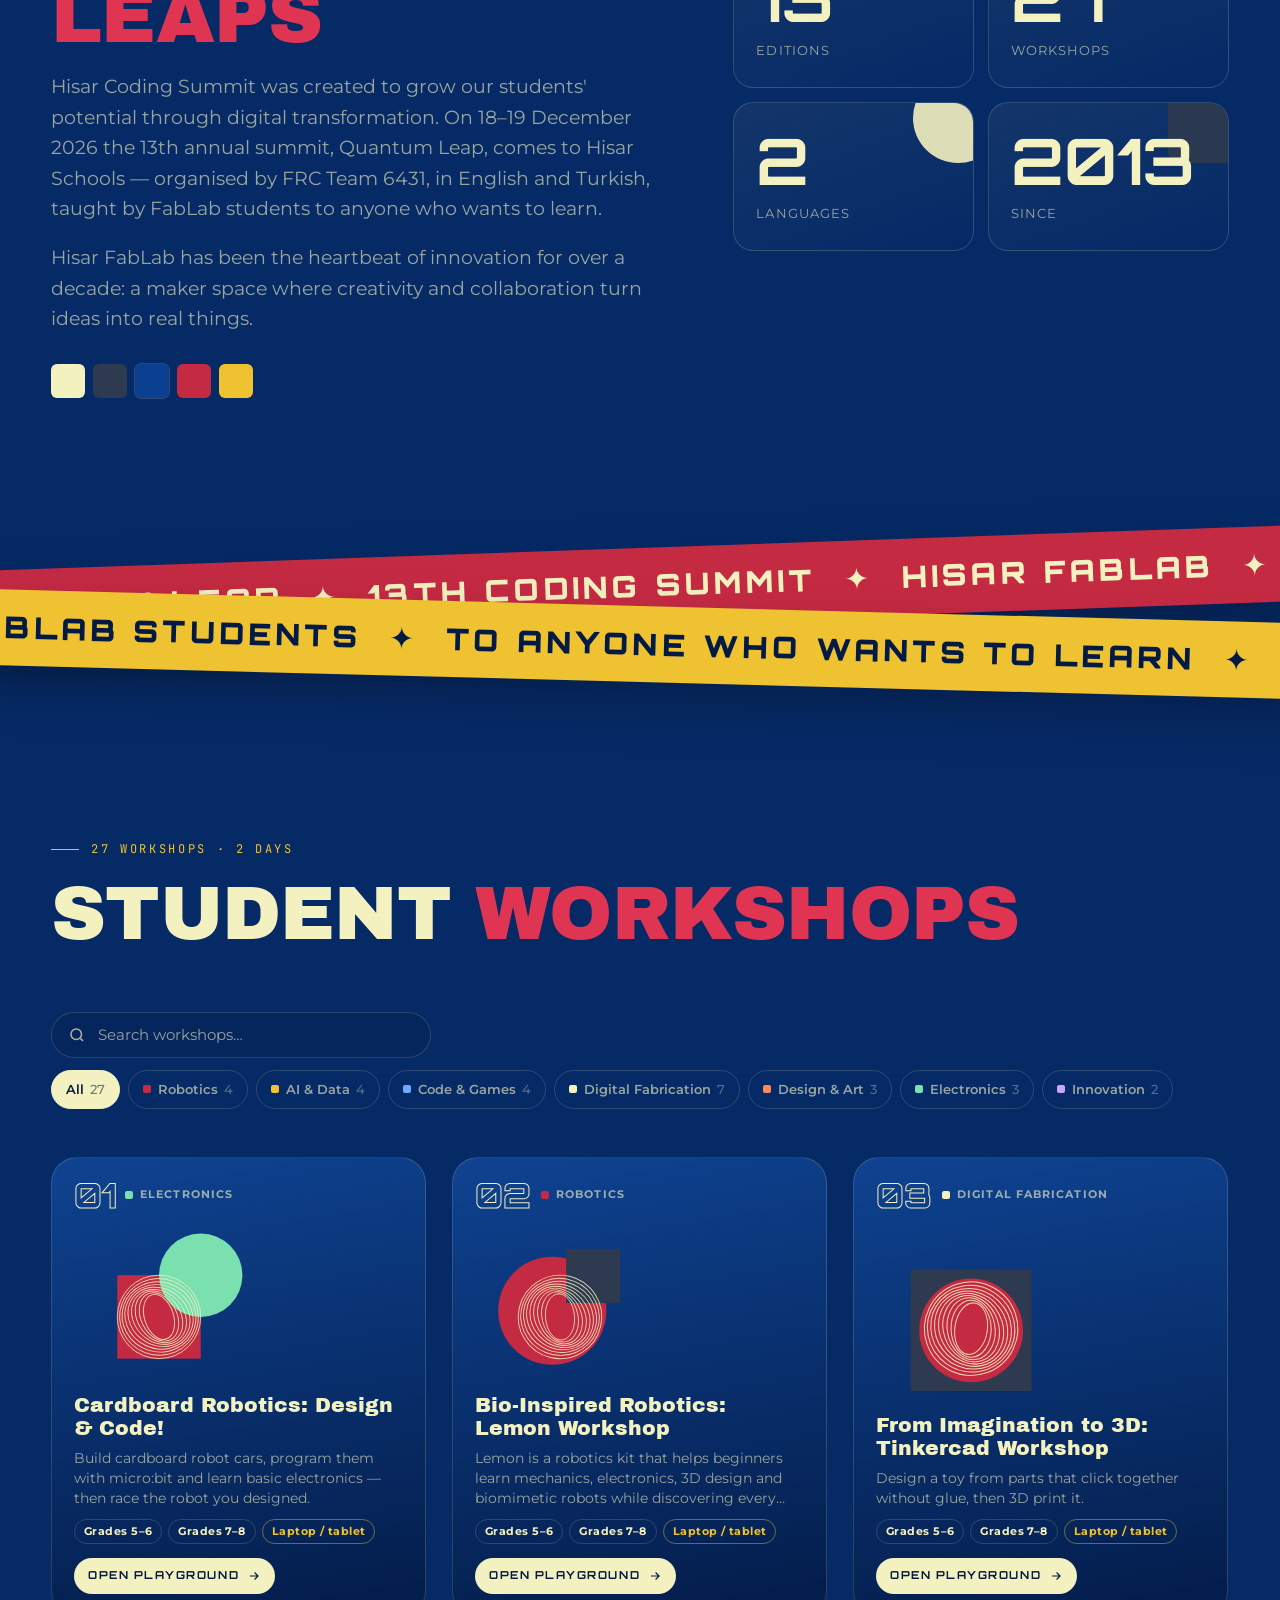
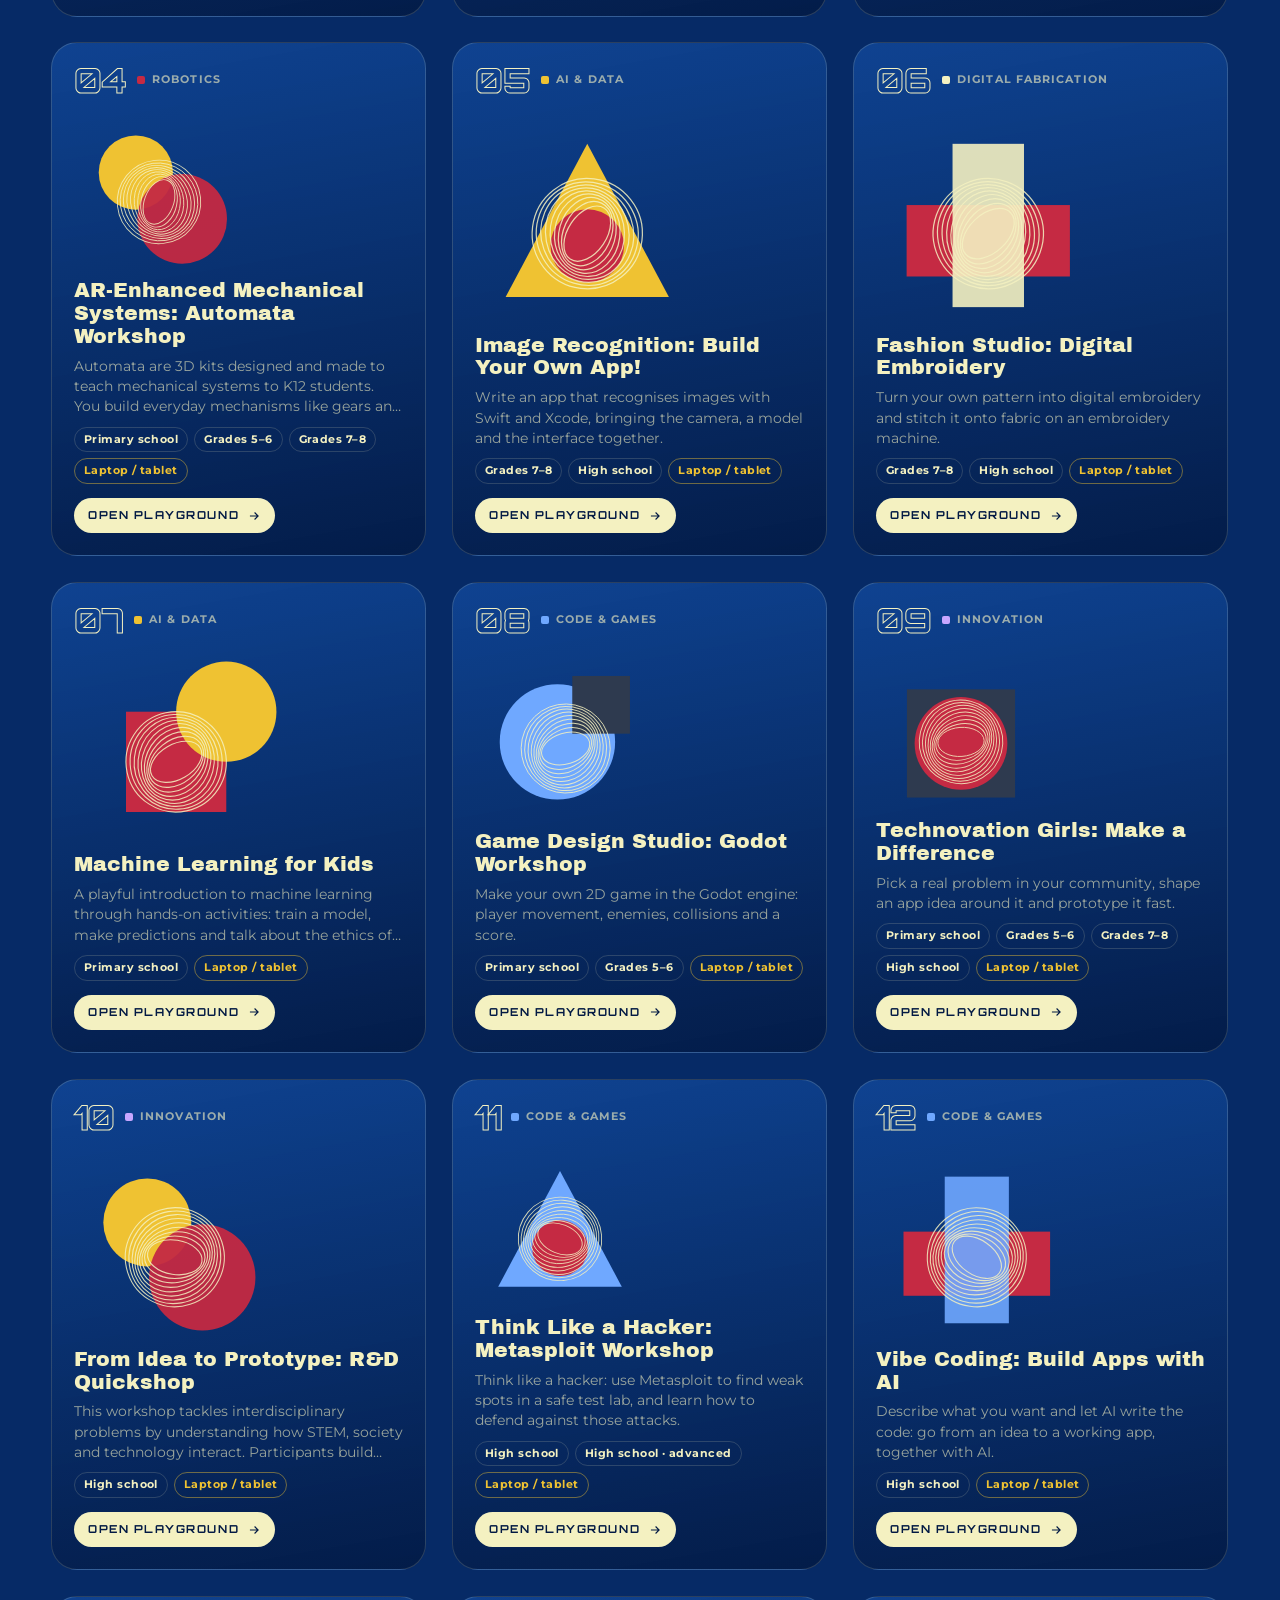
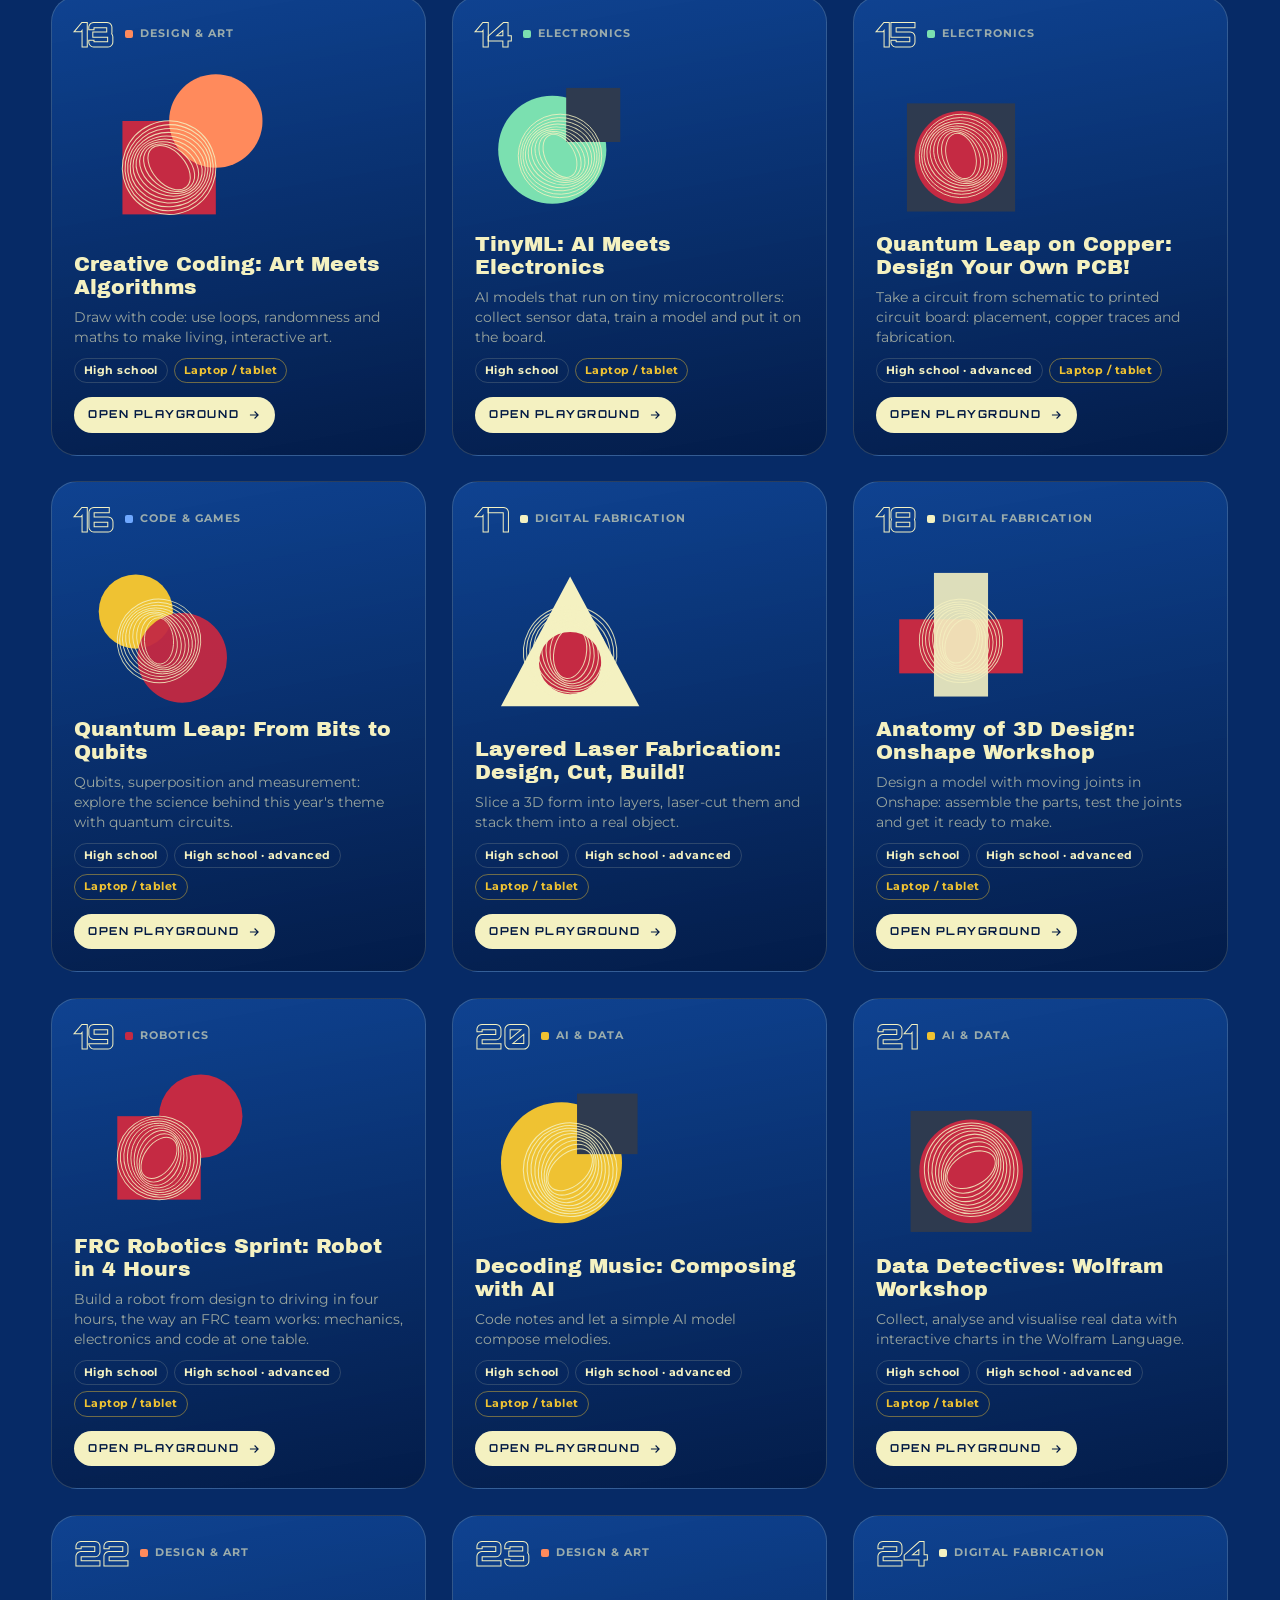
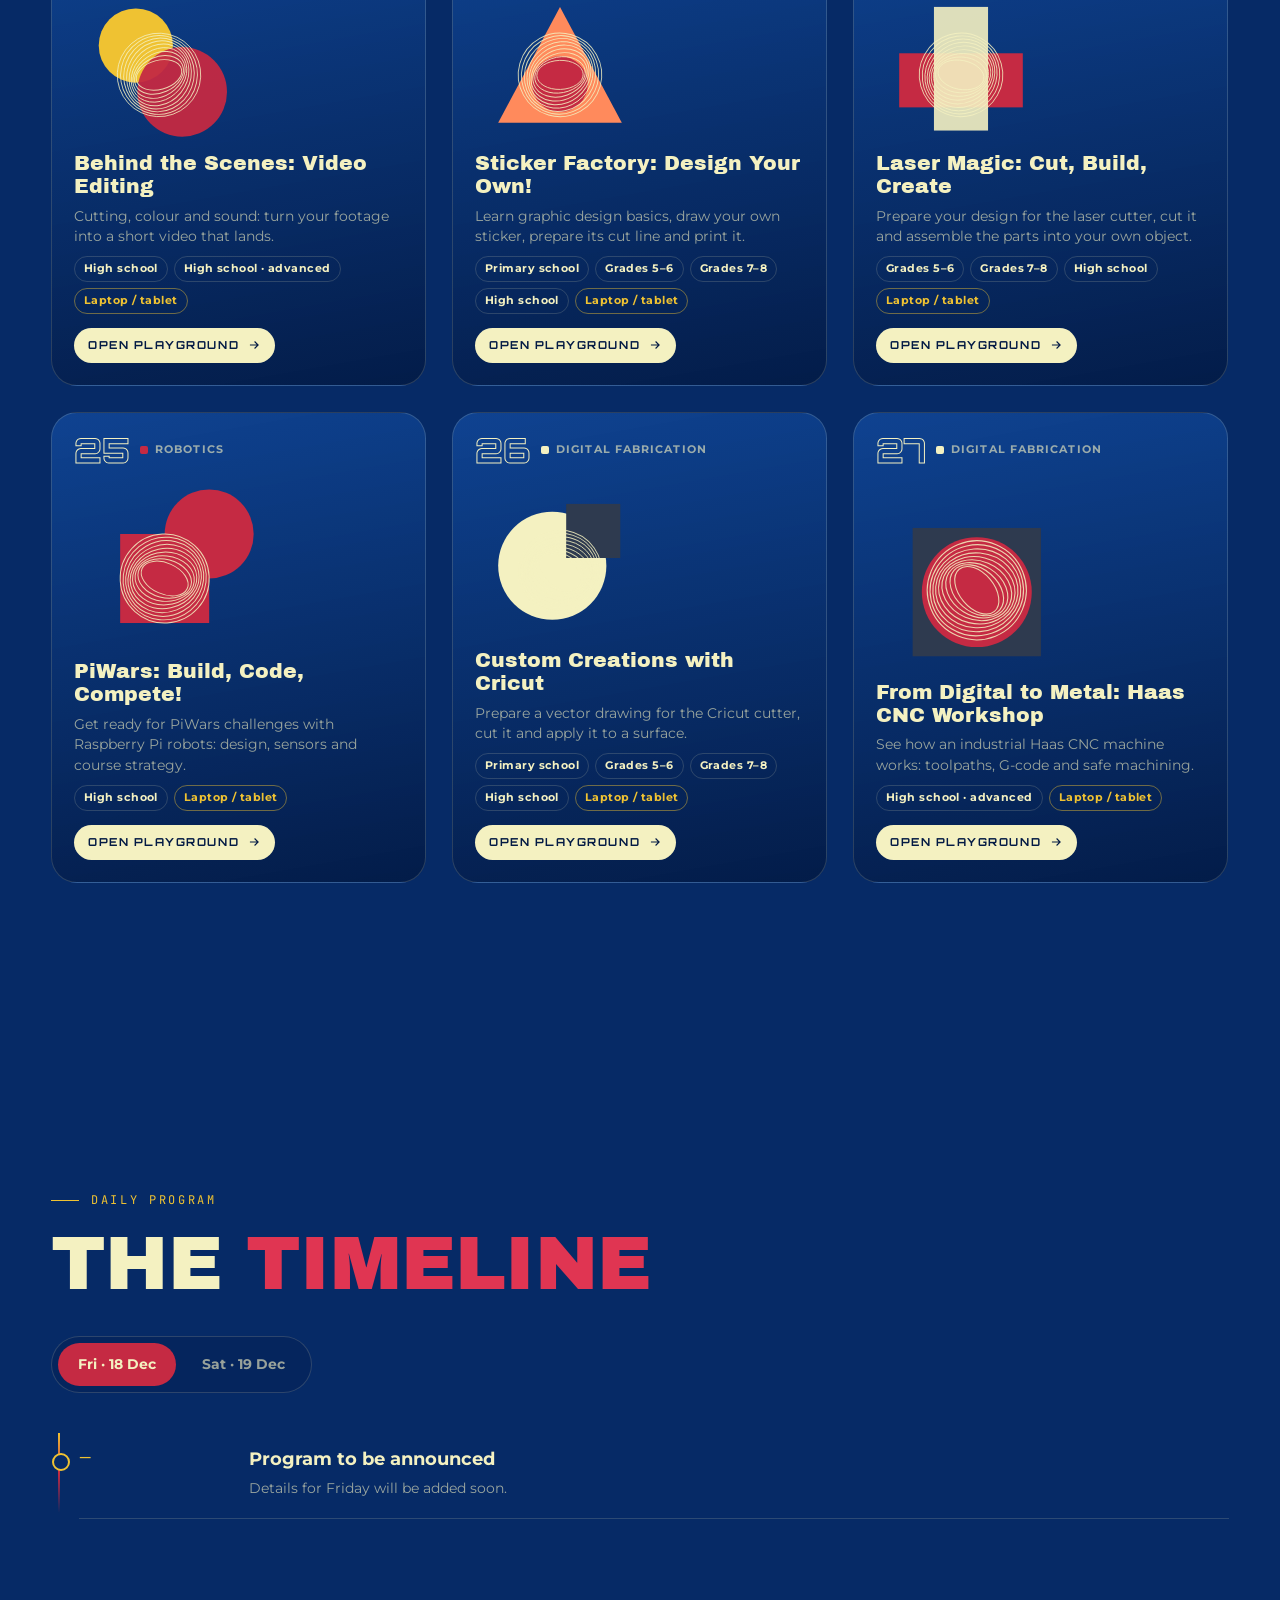
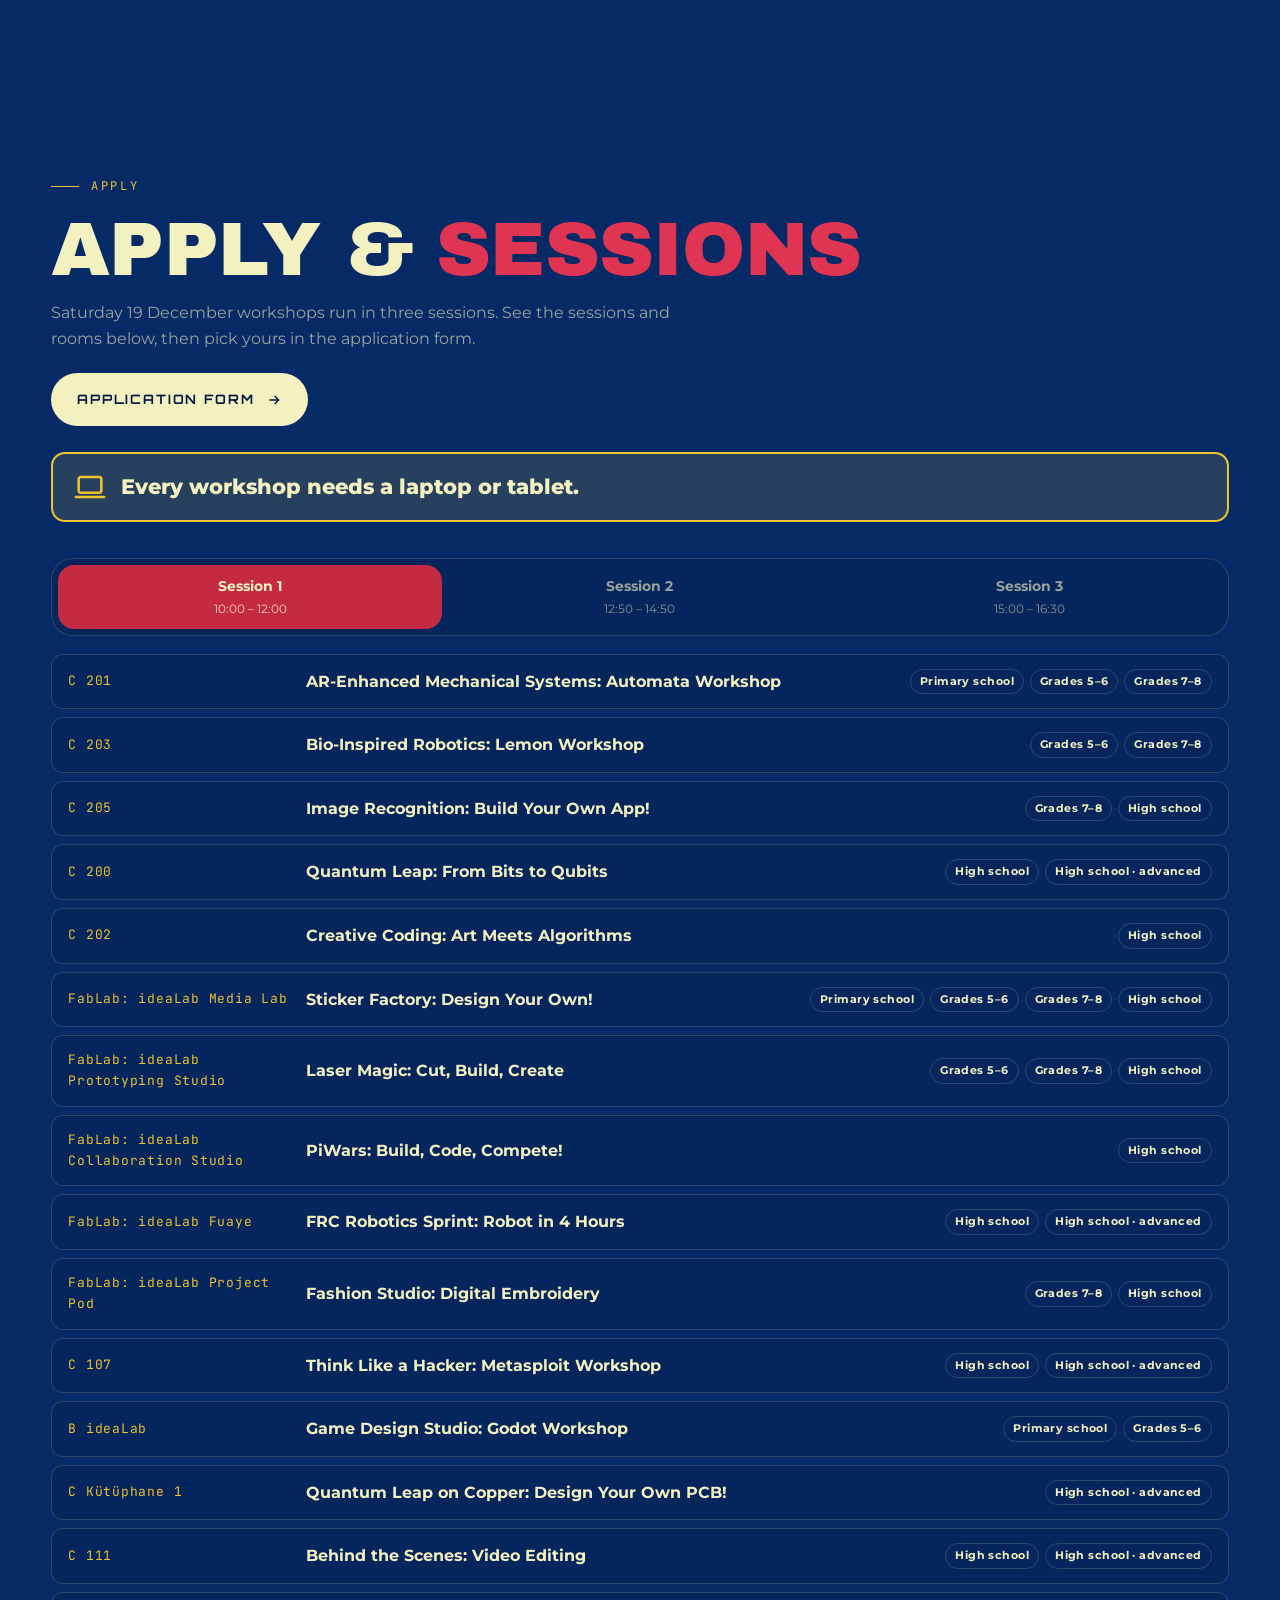
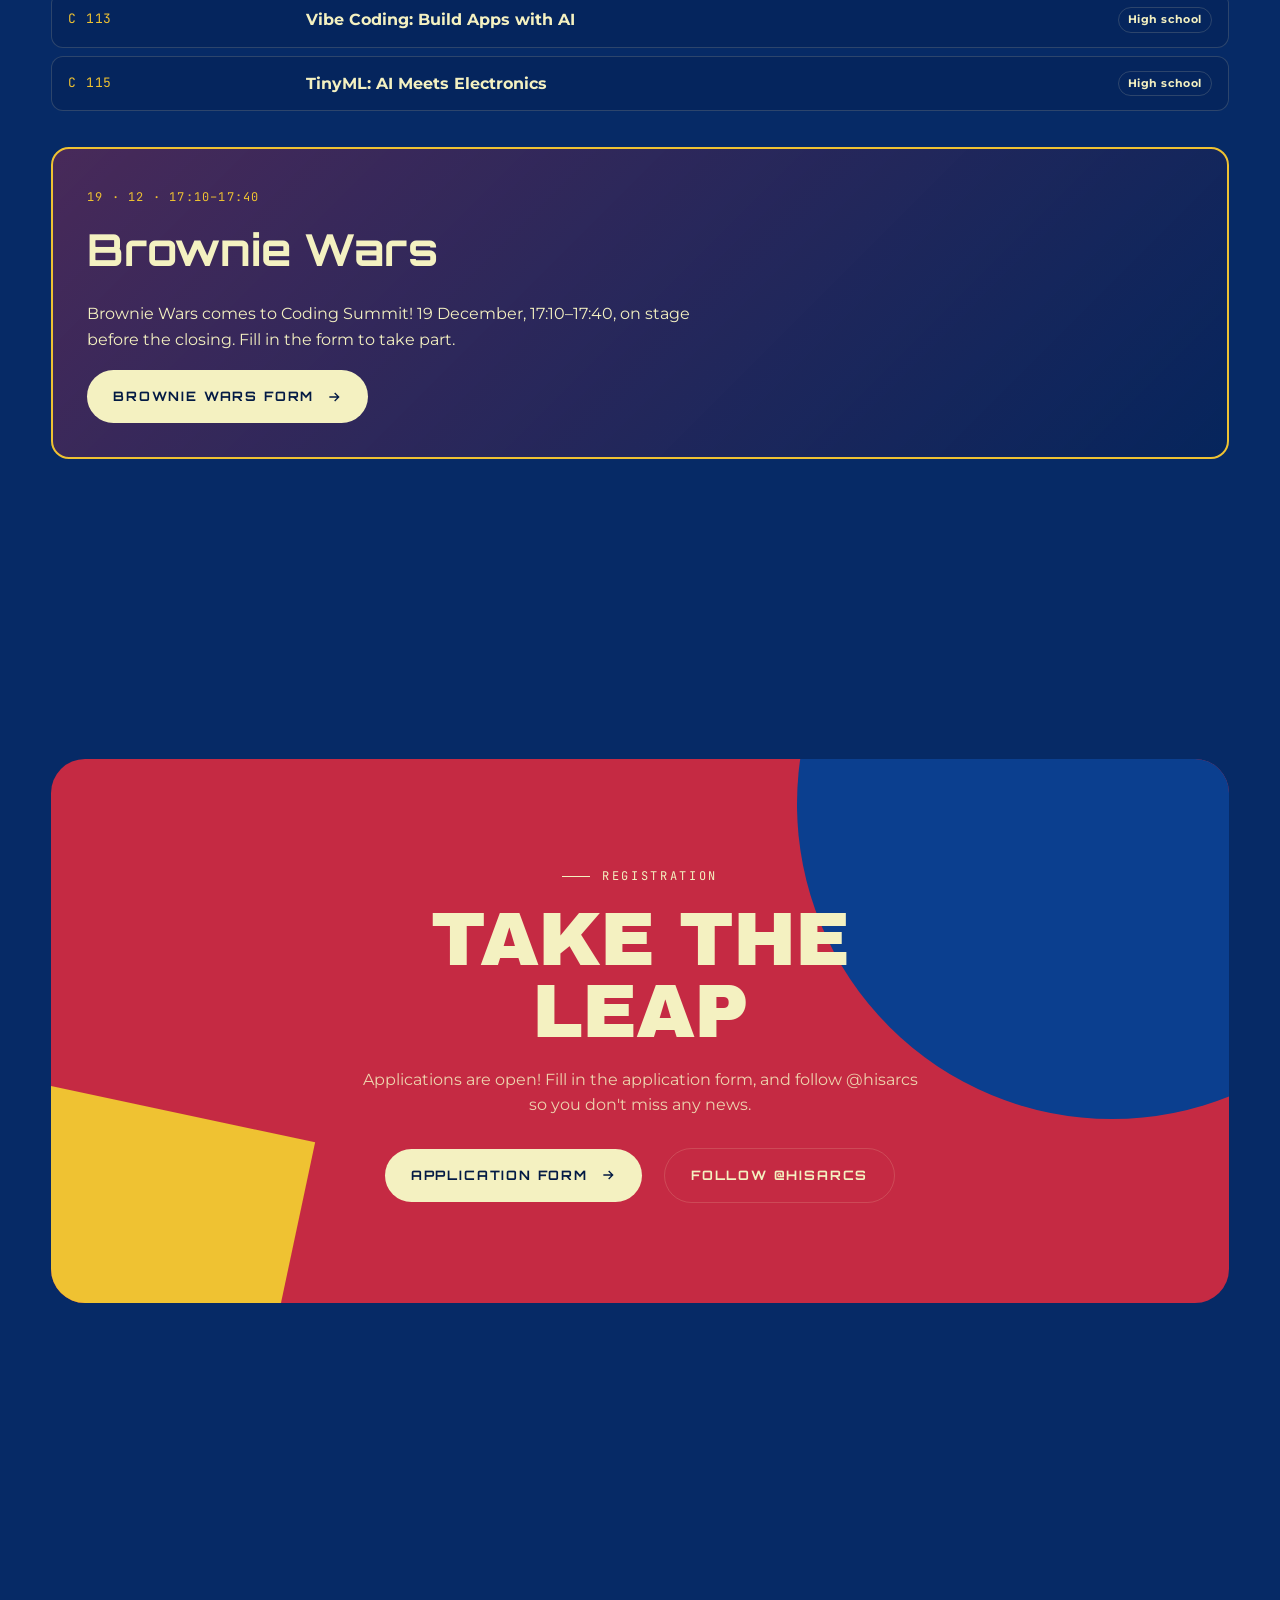
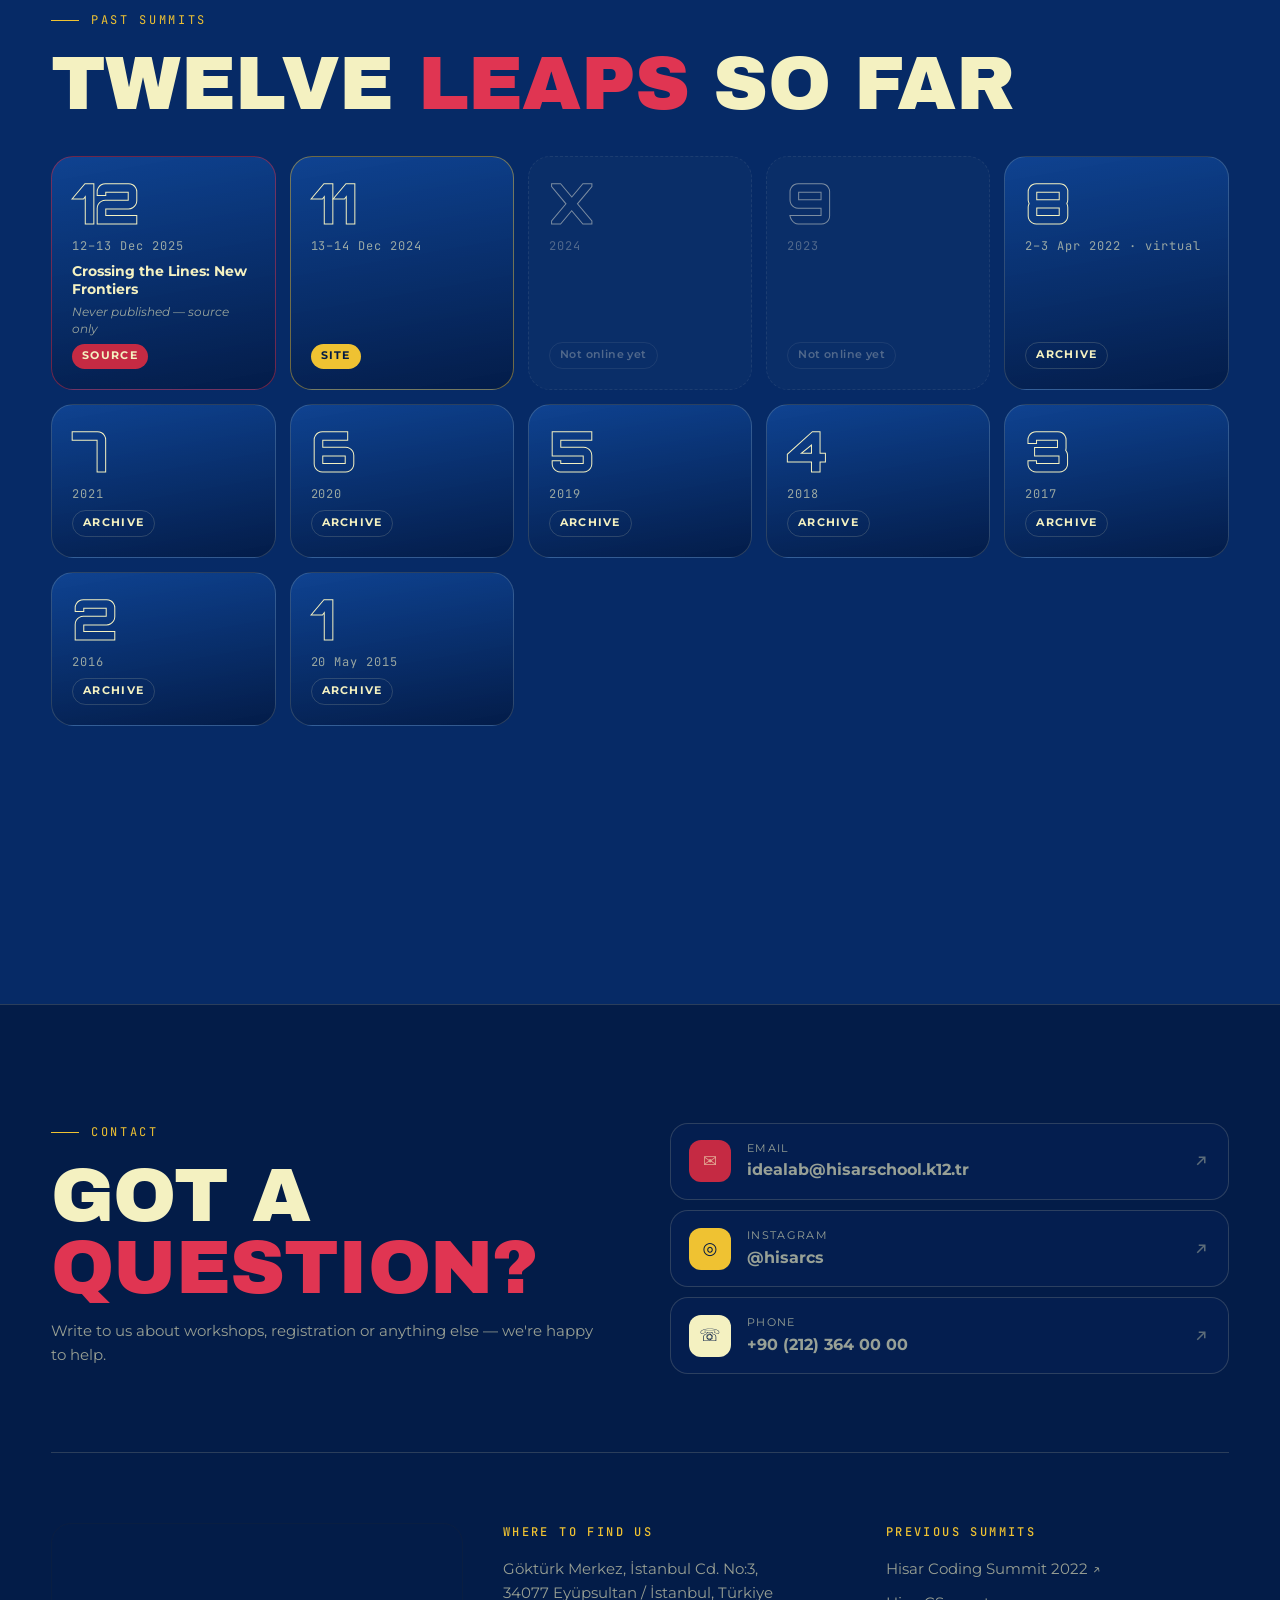
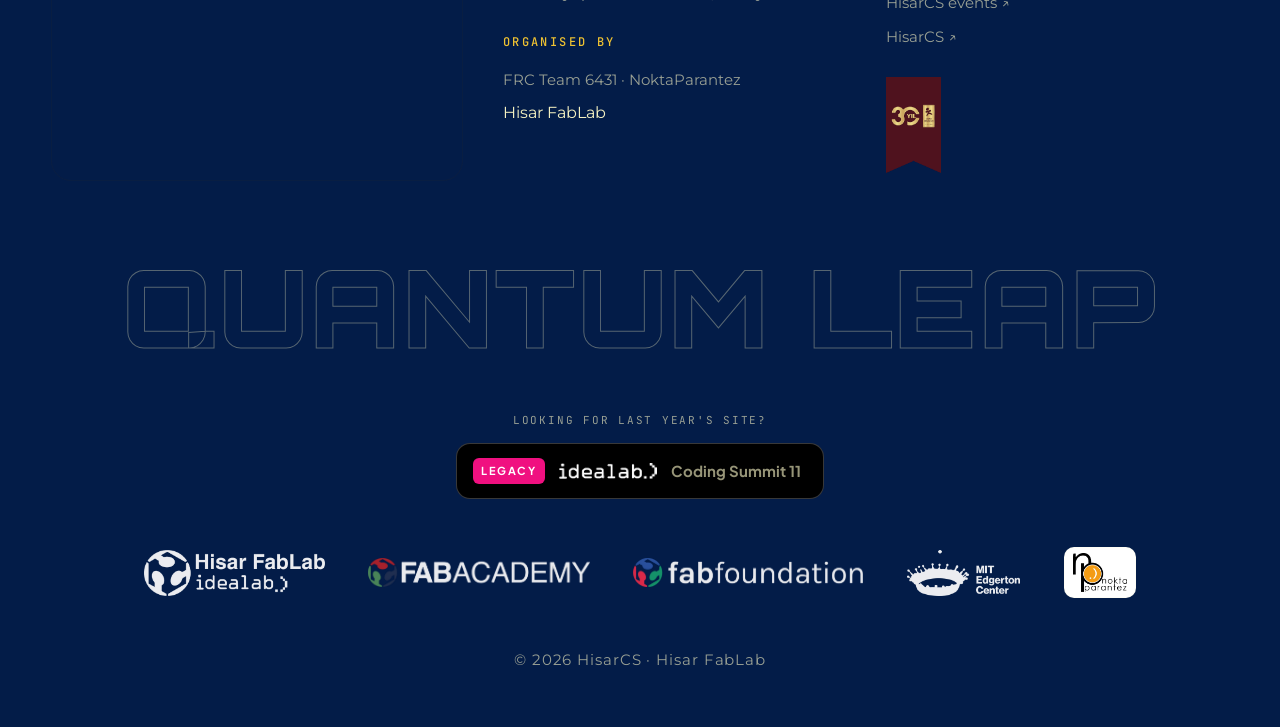
==== commit 1a0cc75b: "Senanur hoca's feedback (via Mehmet, 13 Nov) + application form link + new FRC link - Order: hero, p" ====
--- a/register.html
+++ b/register.html
@@ -10,8 +10,8 @@
   <link rel="preconnect" href="https://fonts.googleapis.com" />
   <link rel="preconnect" href="https://fonts.gstatic.com" crossorigin />
   <link href="https://fonts.googleapis.com/css2?family=Archivo+Black&family=JetBrains+Mono:wght@400;500&family=Montserrat:wght@300;400;500;600;700&family=Orbitron:wght@500;700;900&family=Plus+Jakarta+Sans:wght@700&display=swap" rel="stylesheet" />
-  <link rel="stylesheet" href="assets/css/style.css?v=1112b" />
-  <link rel="stylesheet" href="assets/css/register.css?v=1112b" />
+  <link rel="stylesheet" href="assets/css/style.css?v=1113a" />
+  <link rel="stylesheet" href="assets/css/register.css?v=1113a" />
 </head>
 <body class="reg">
   <div class="reg__bg" aria-hidden="true"></div>
@@ -134,7 +134,7 @@
     <a href="index.html#contact" data-i18n="reg.help">Questions? Contact us</a>
   </footer>
 
-  <script src="assets/js/data.js?v=1112b"></script>
-  <script src="assets/js/register.js?v=1112b"></script>
+  <script src="assets/js/data.js?v=1113a"></script>
+  <script src="assets/js/register.js?v=1113a"></script>
 </body>
 </html>
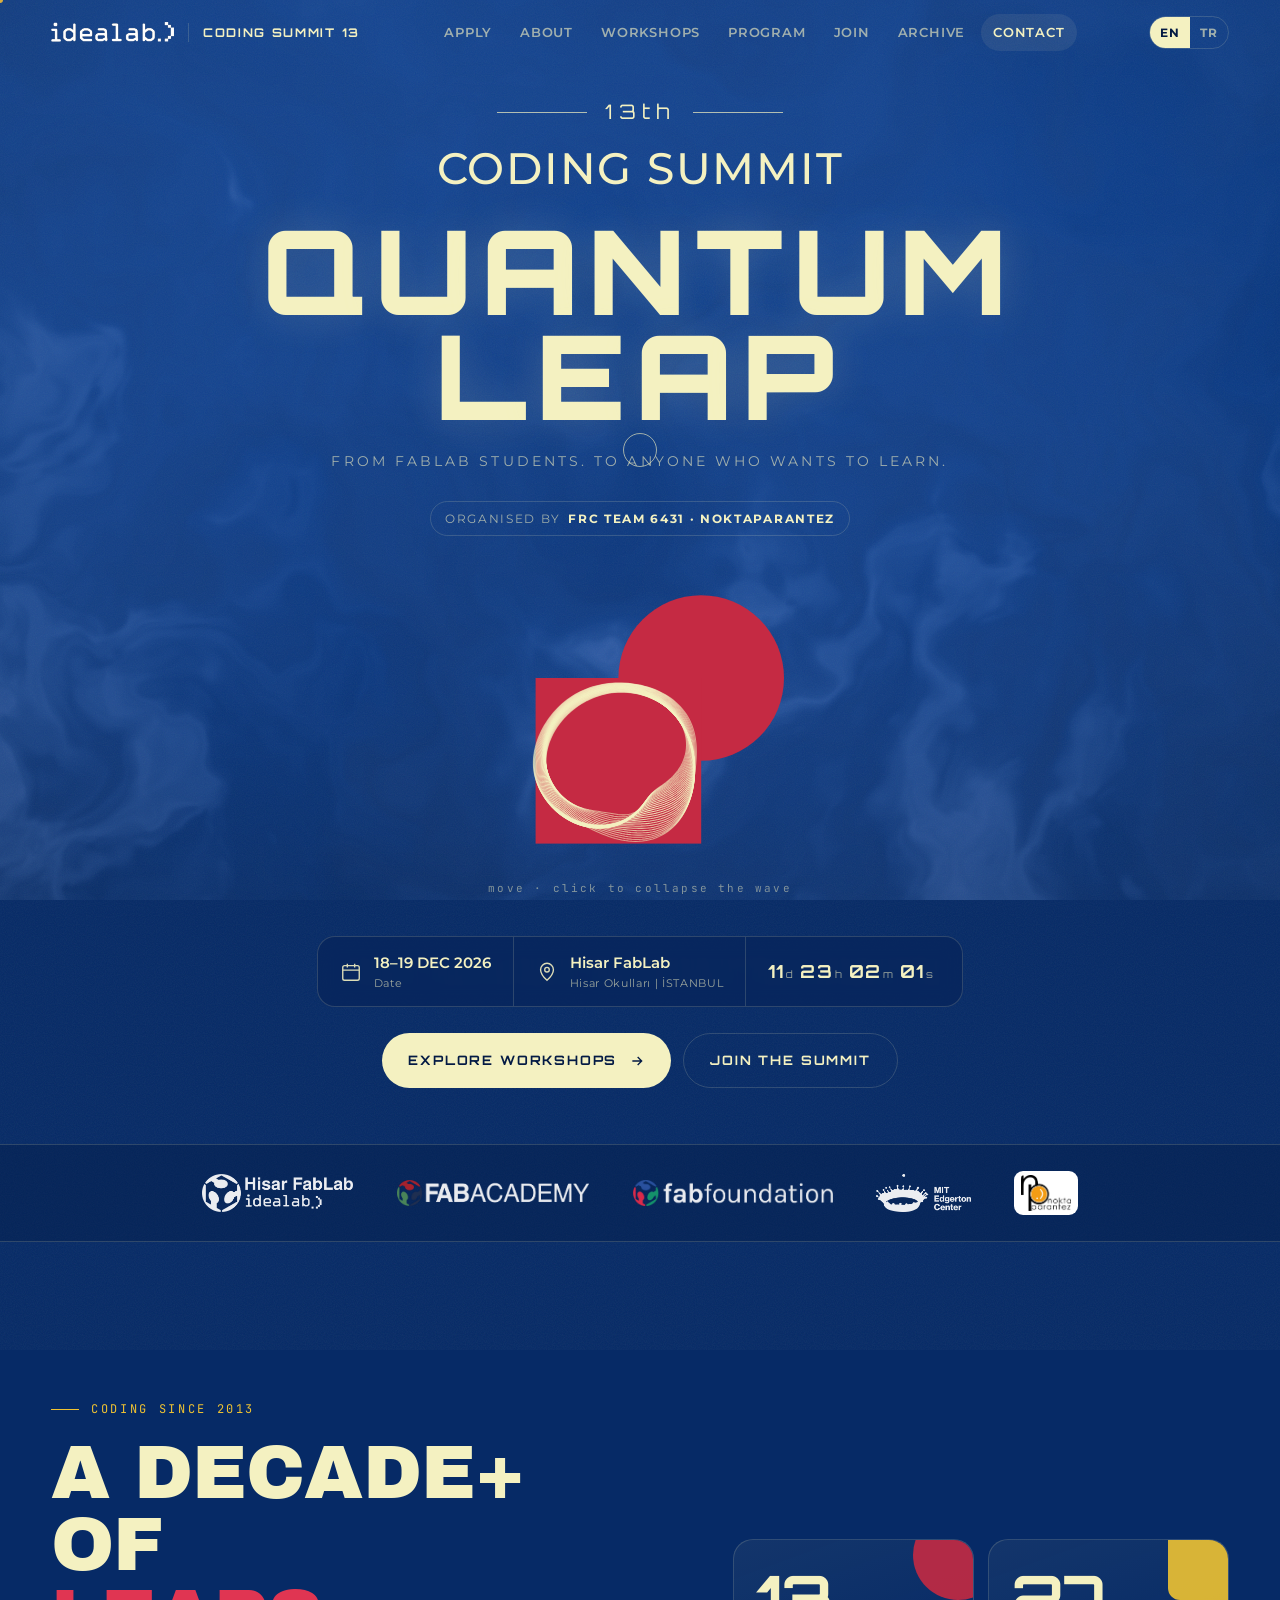
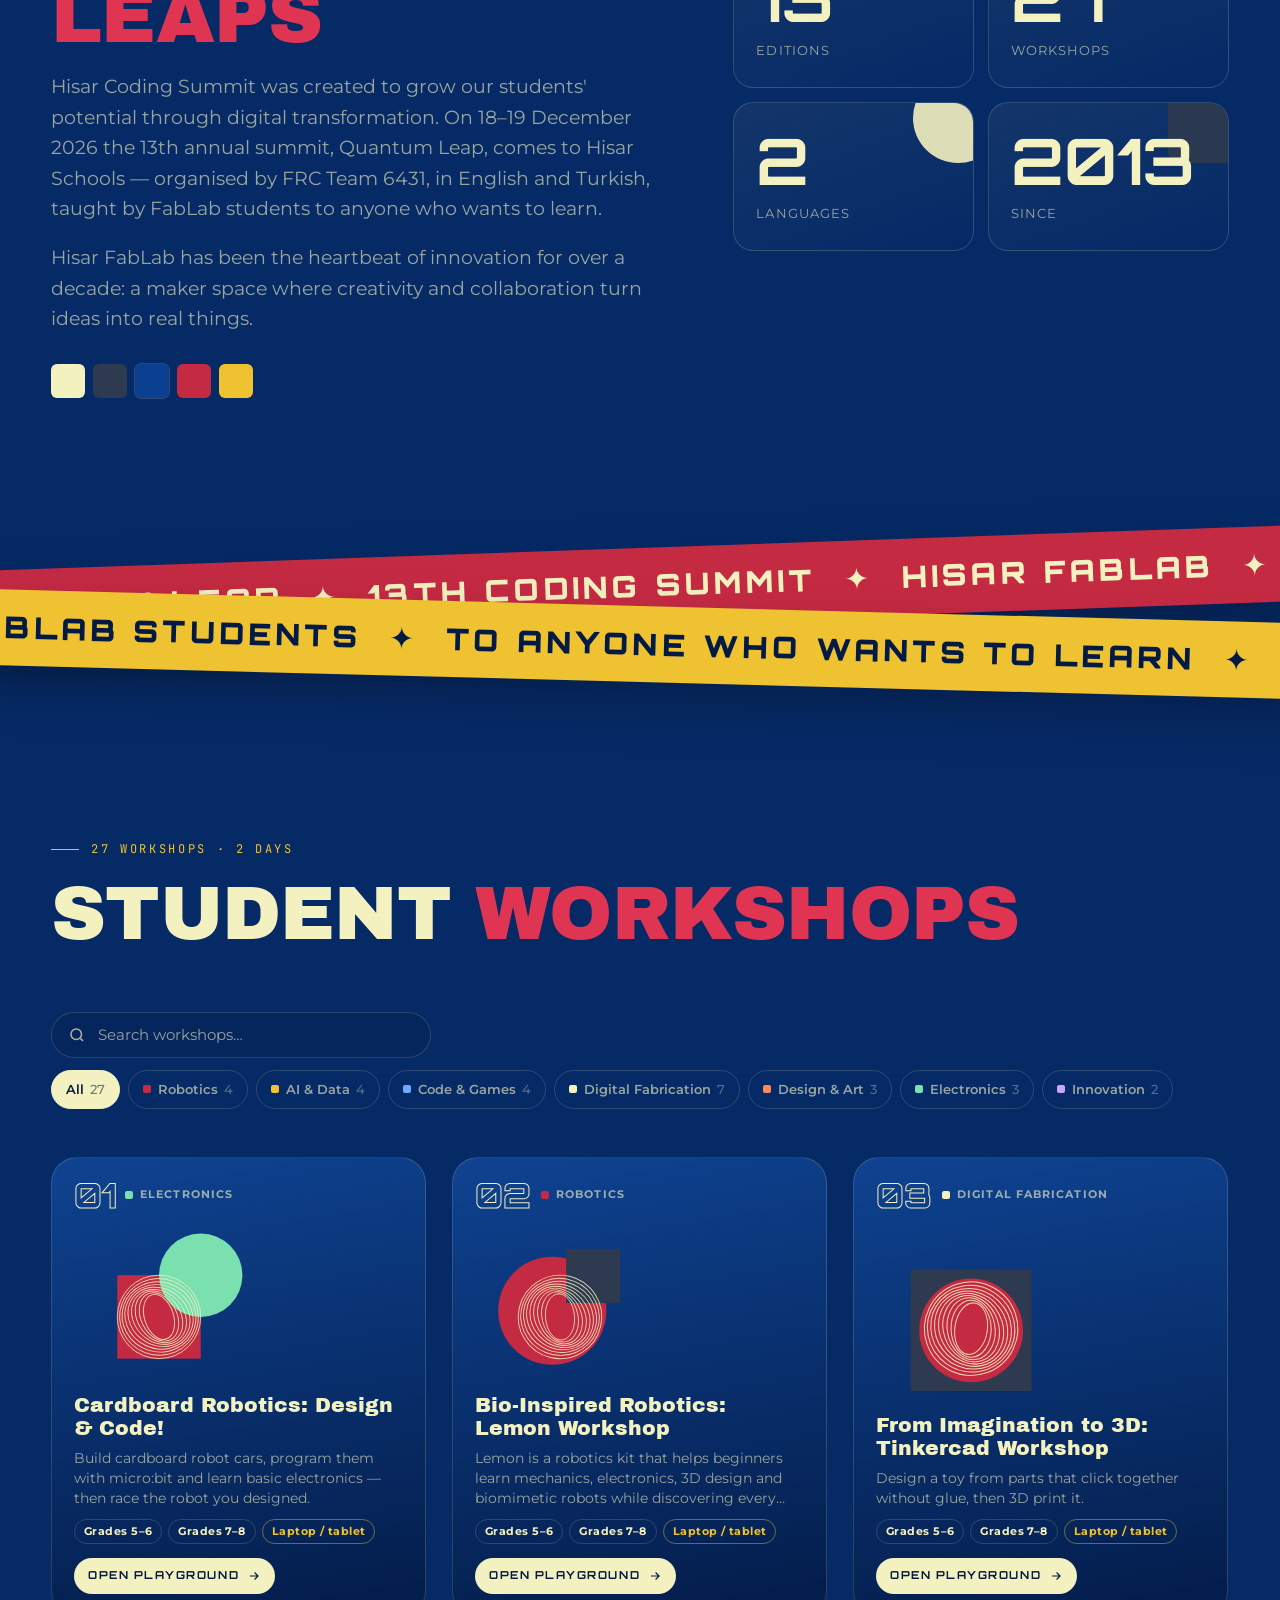
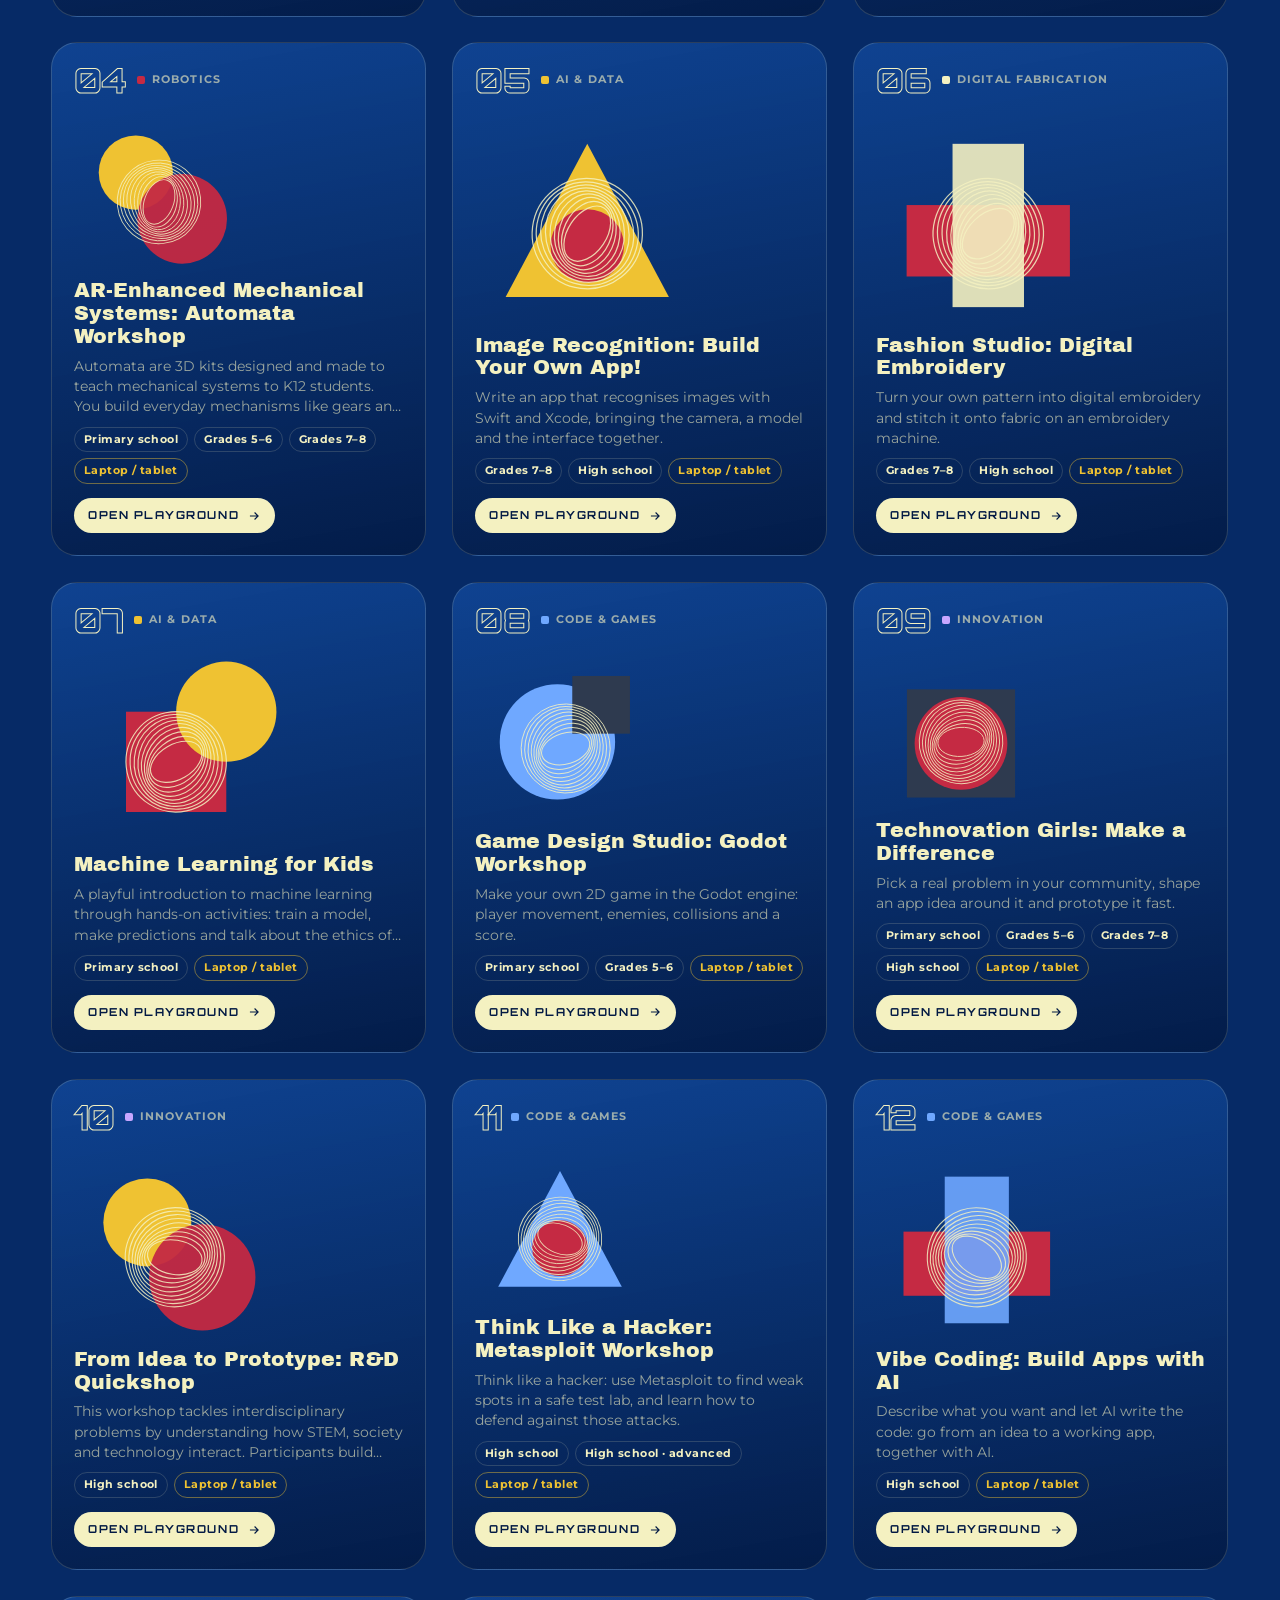
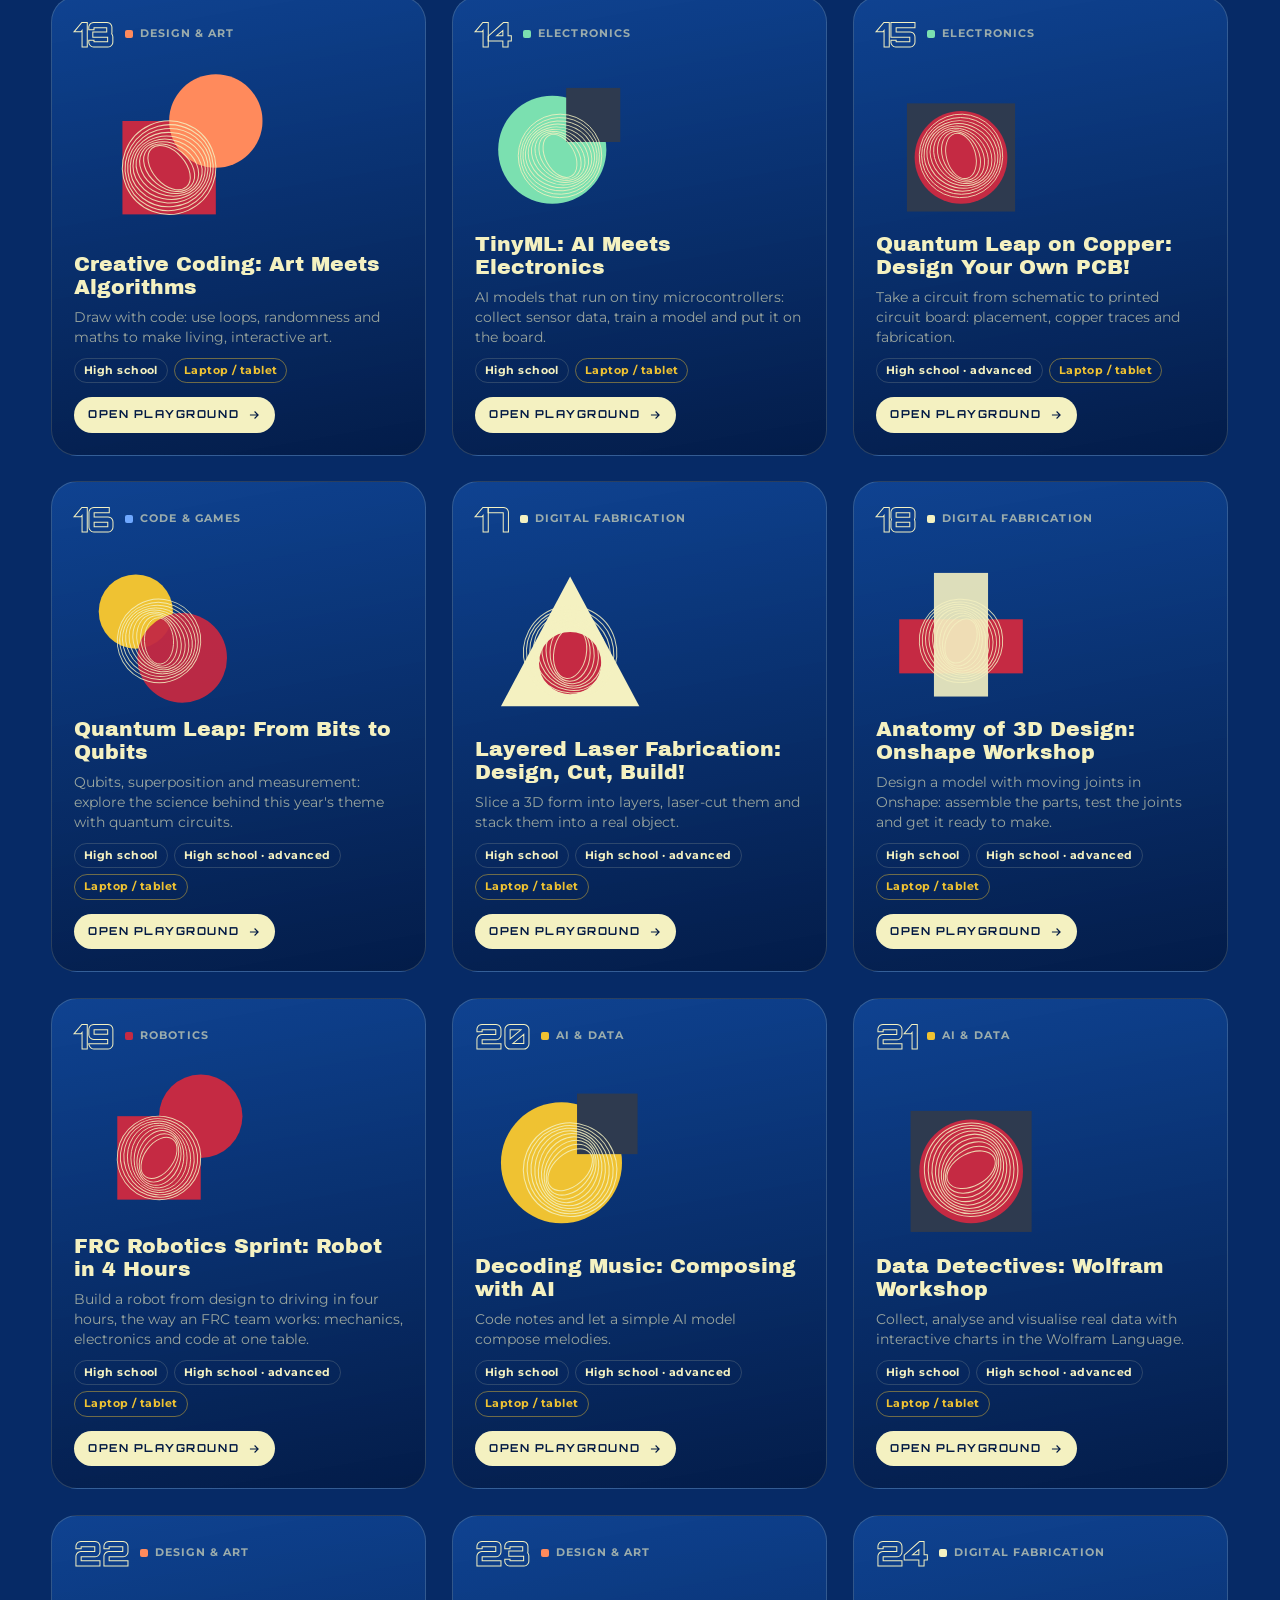
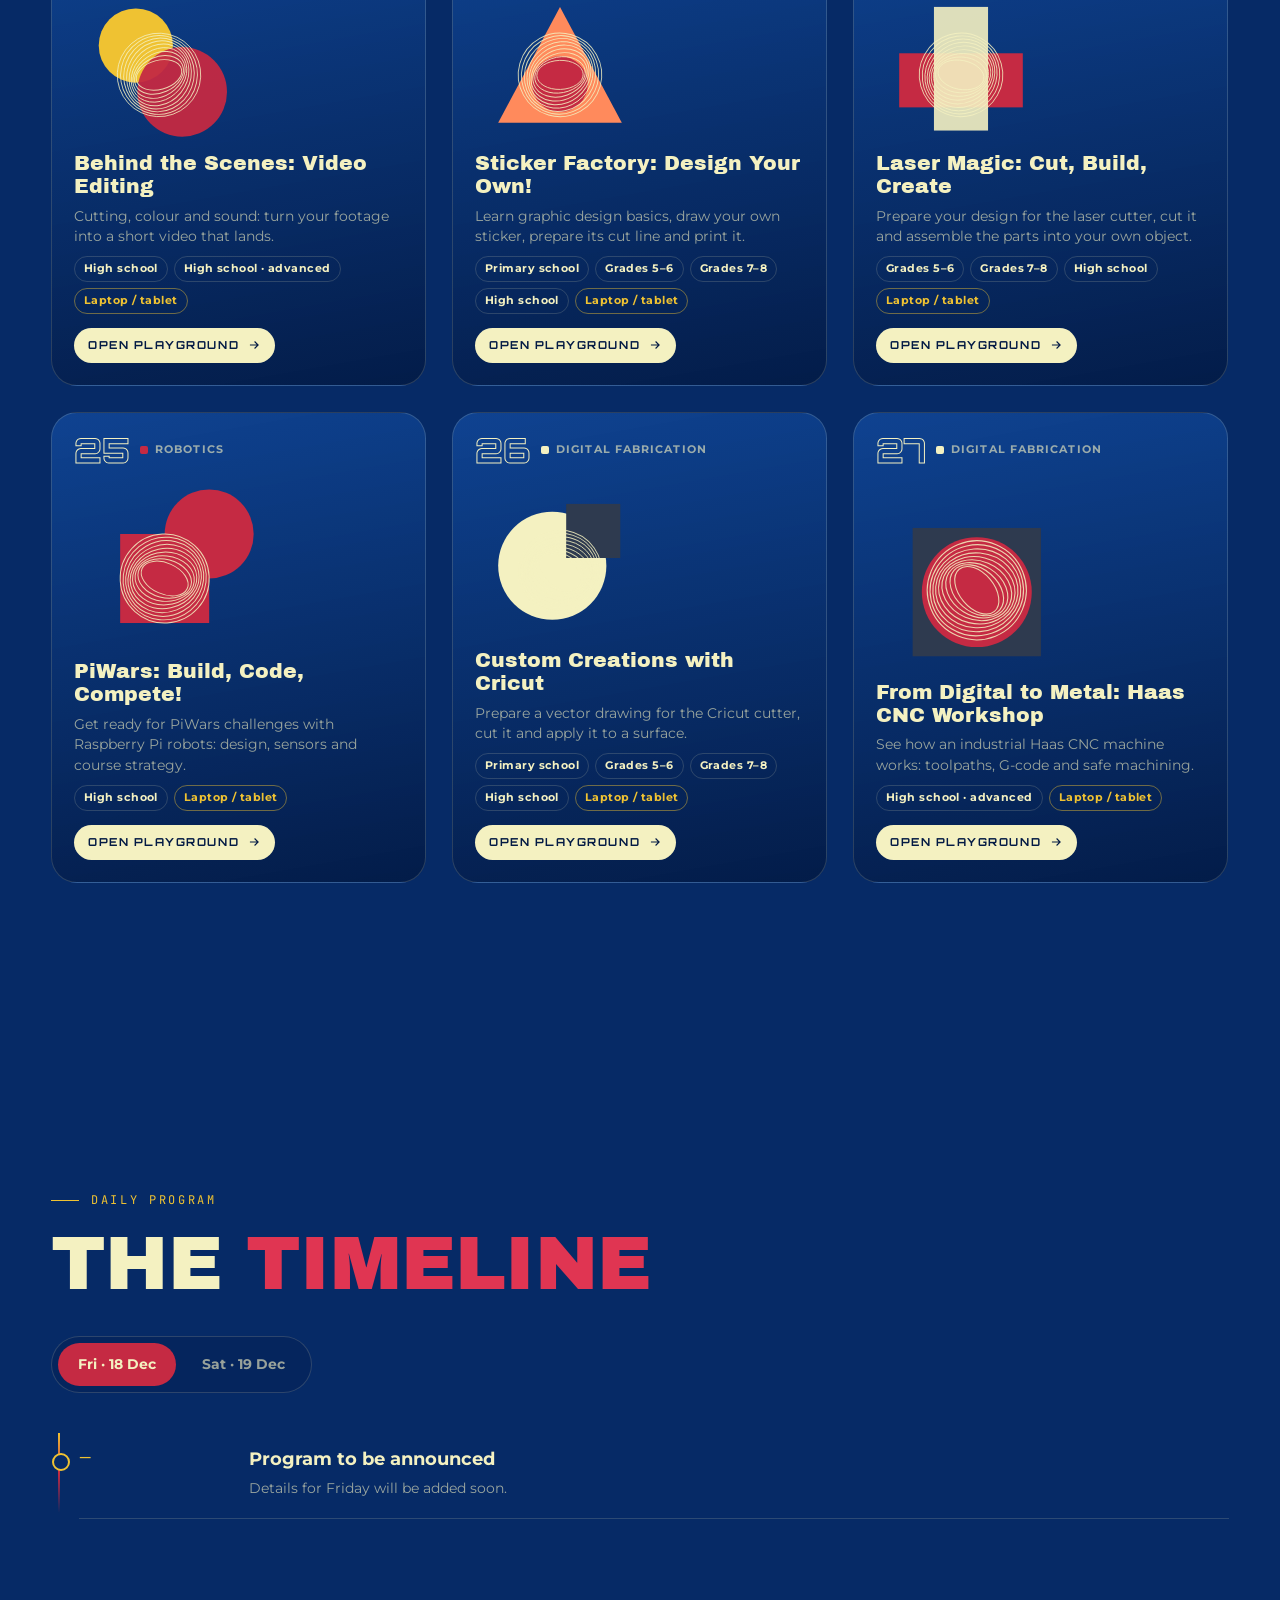
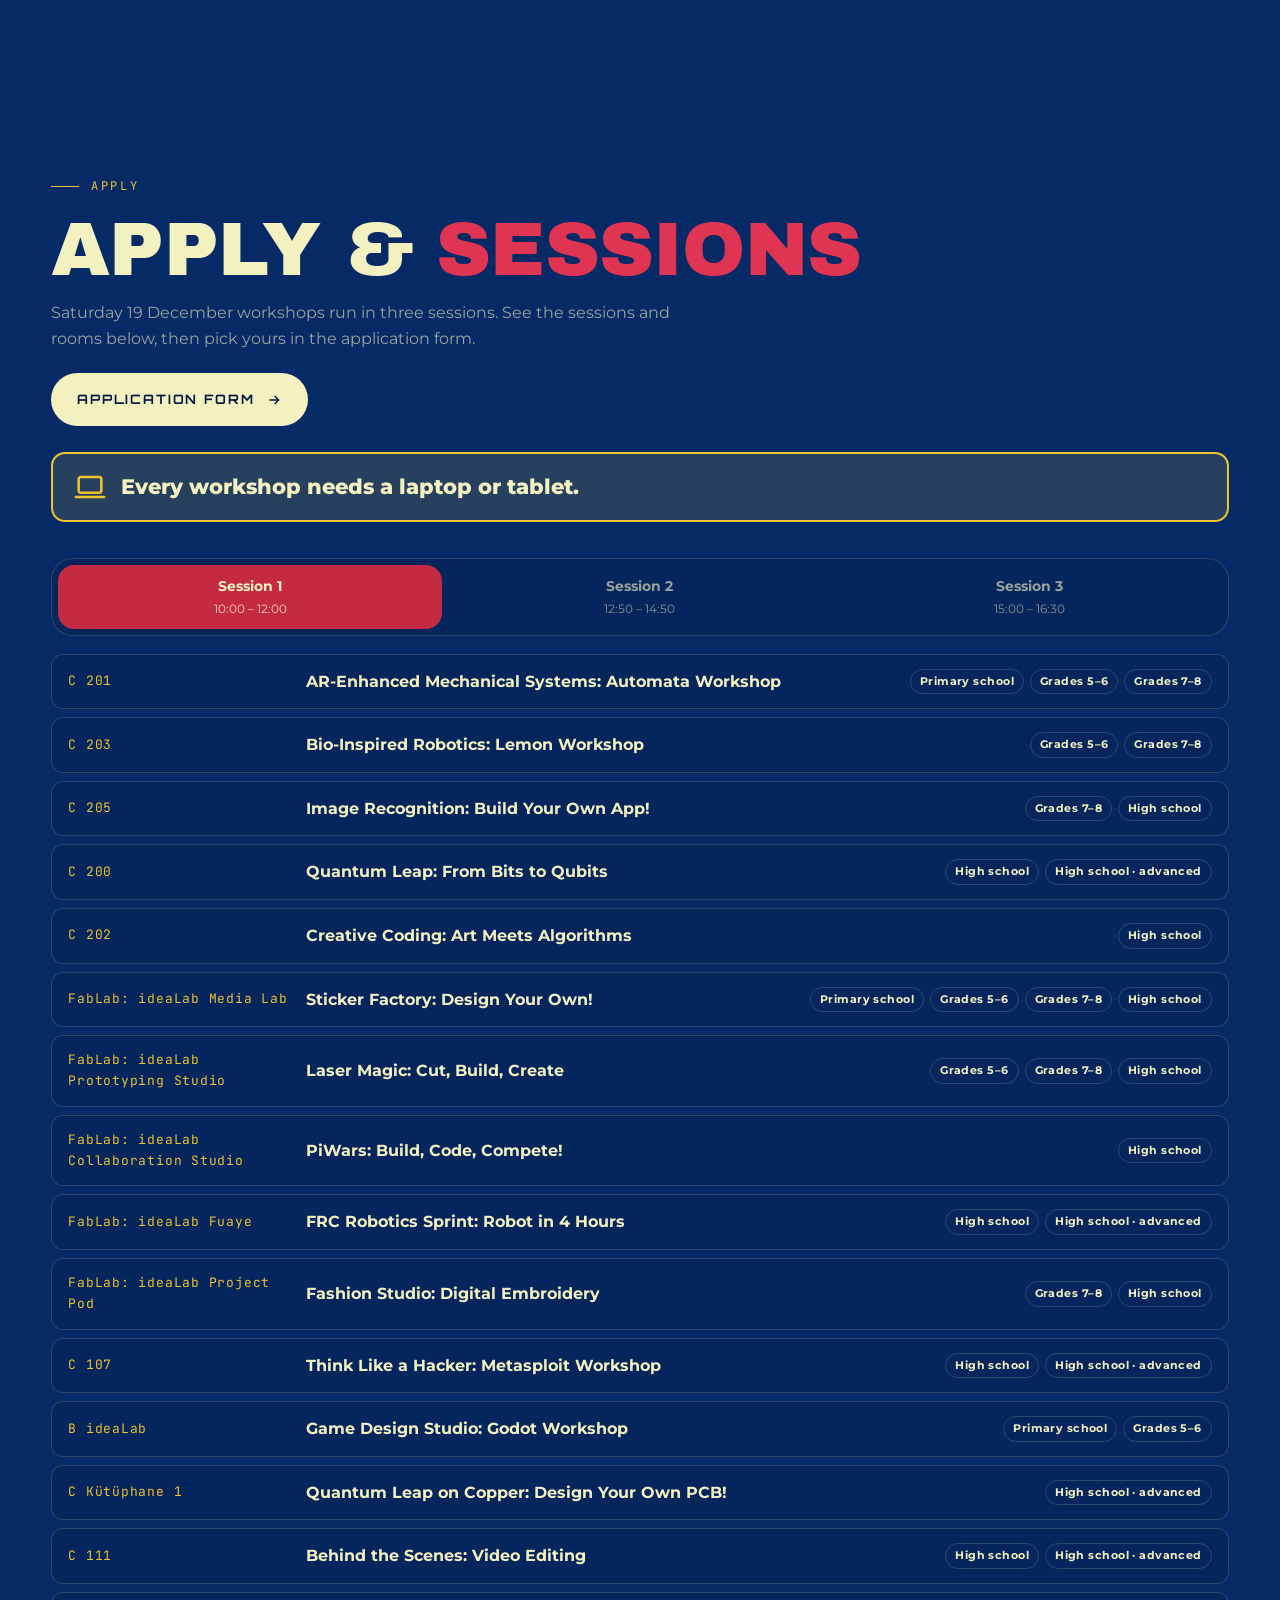
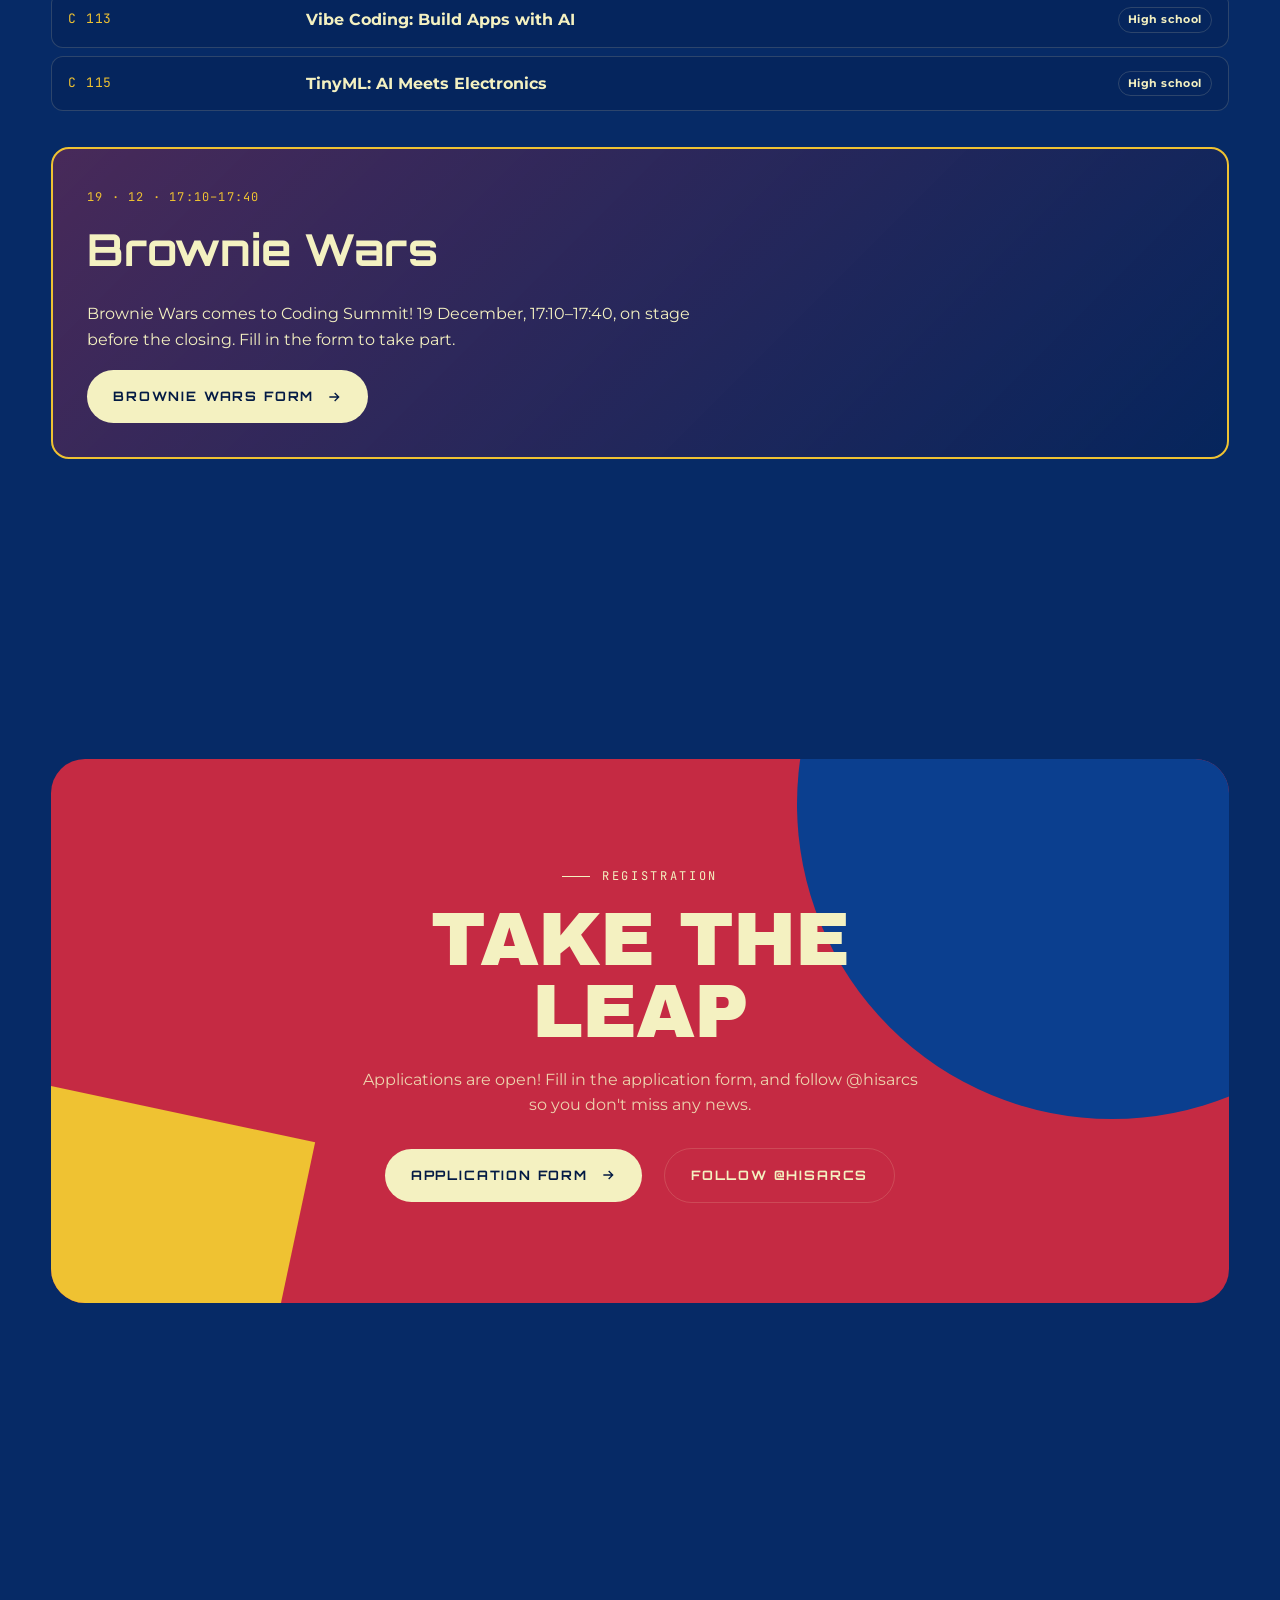
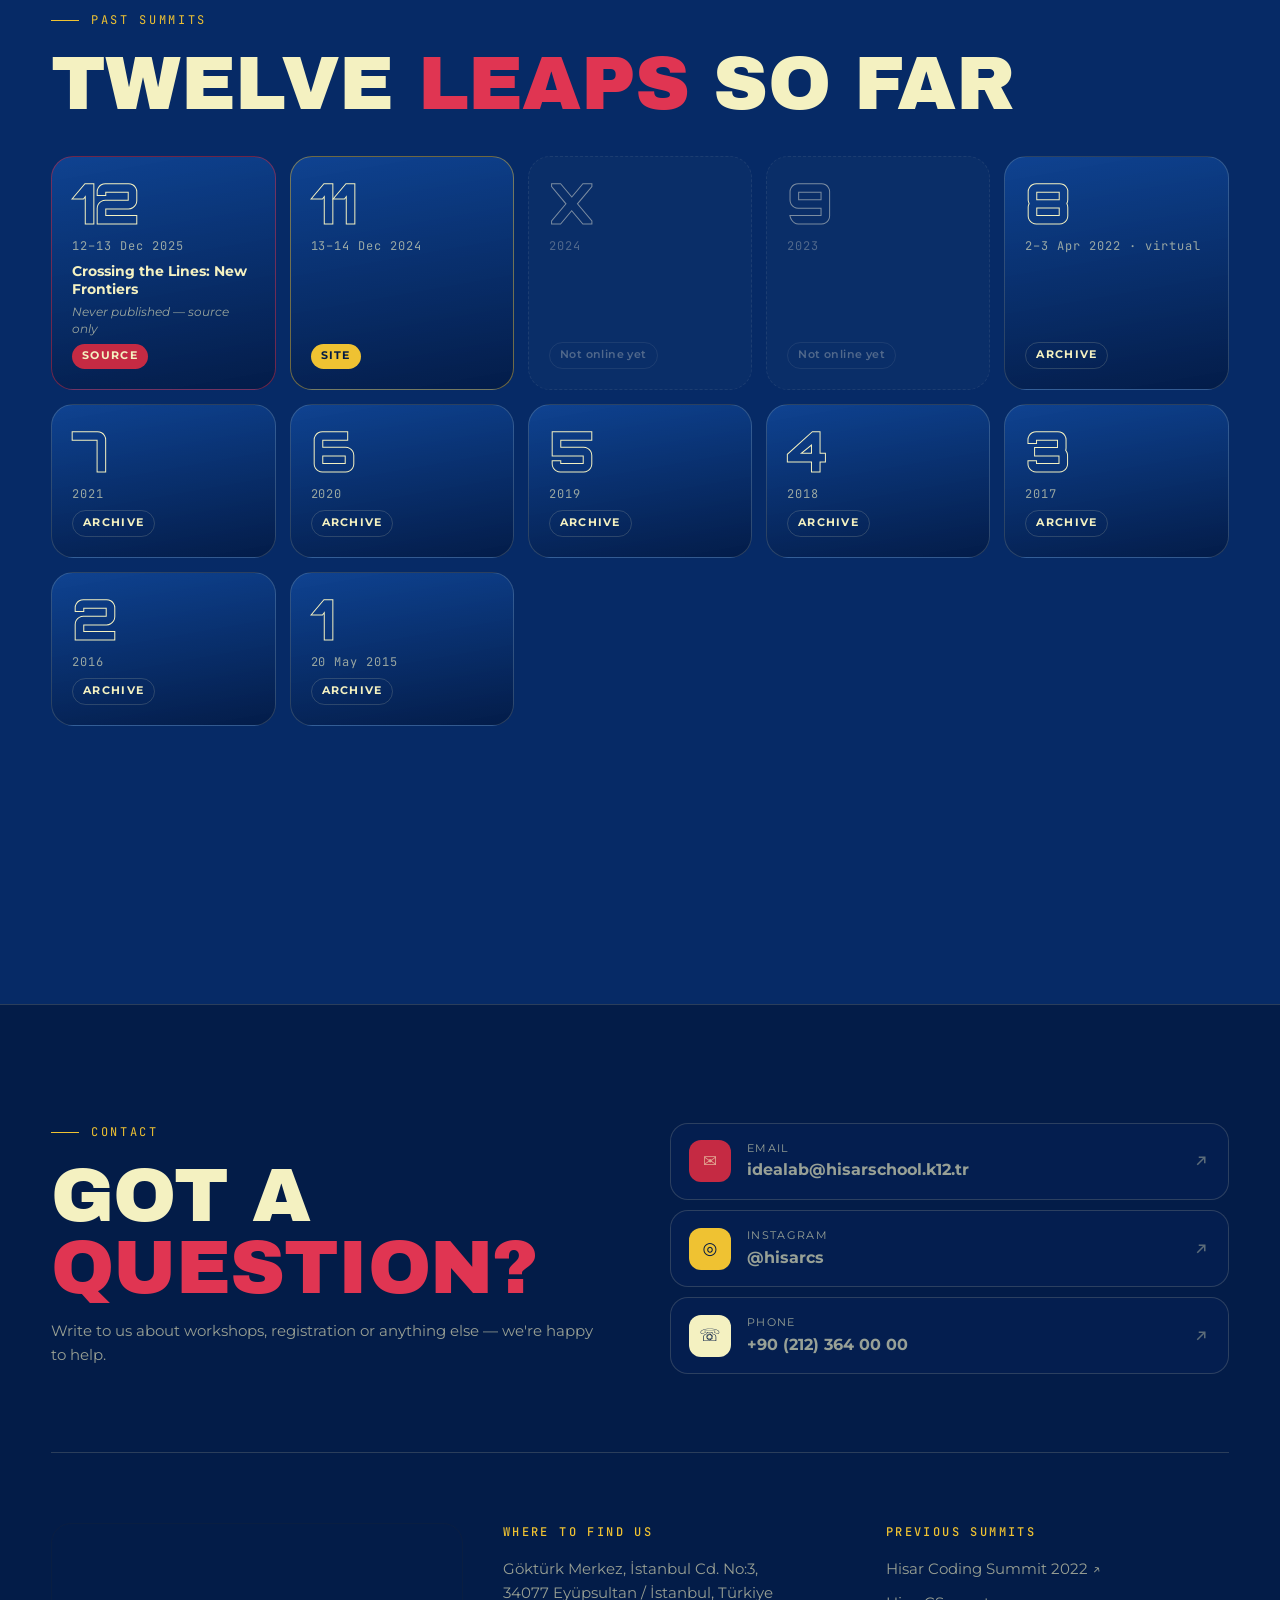
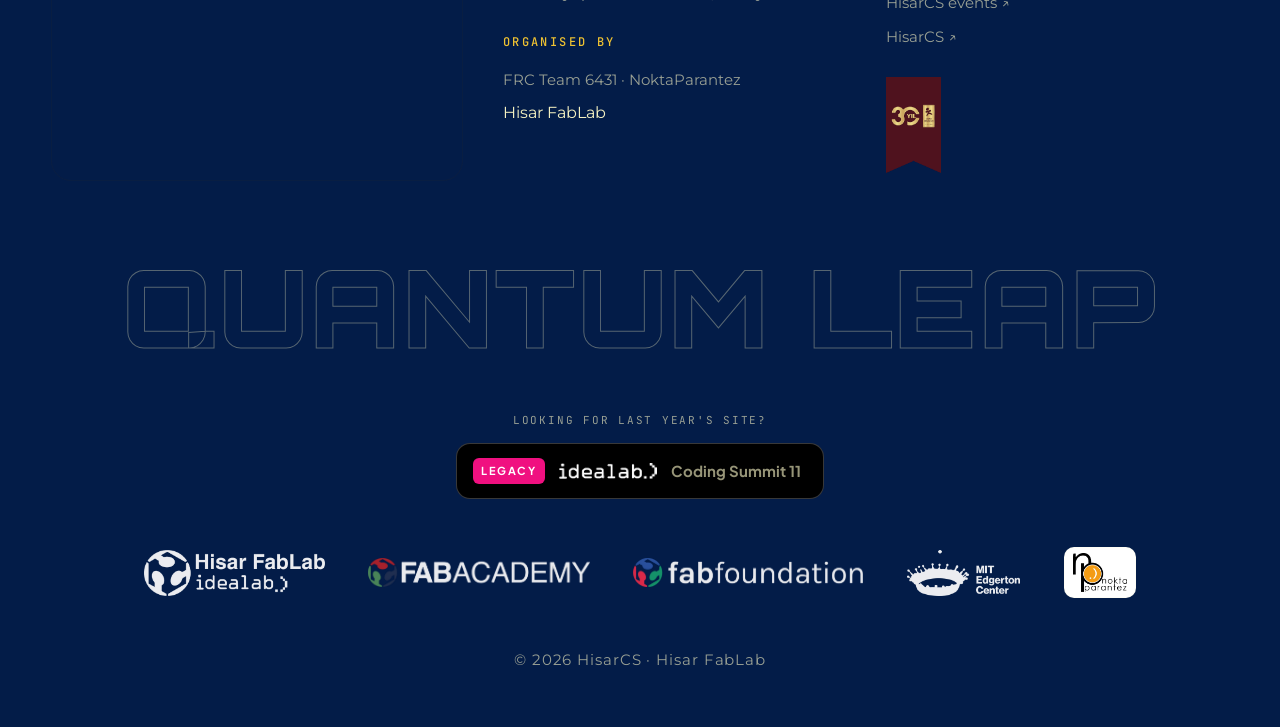
==== commit 175024d1: "Add Brownie Wars form link Co-Authored-By: Claude Opus 5.5 <noreply@anthropic.com>" ====
--- a/register.html
+++ b/register.html
@@ -10,8 +10,8 @@
   <link rel="preconnect" href="https://fonts.googleapis.com" />
   <link rel="preconnect" href="https://fonts.gstatic.com" crossorigin />
   <link href="https://fonts.googleapis.com/css2?family=Archivo+Black&family=JetBrains+Mono:wght@400;500&family=Montserrat:wght@300;400;500;600;700&family=Orbitron:wght@500;700;900&family=Plus+Jakarta+Sans:wght@700&display=swap" rel="stylesheet" />
-  <link rel="stylesheet" href="assets/css/style.css?v=1113a" />
-  <link rel="stylesheet" href="assets/css/register.css?v=1113a" />
+  <link rel="stylesheet" href="assets/css/style.css?v=1116a" />
+  <link rel="stylesheet" href="assets/css/register.css?v=1116a" />
 </head>
 <body class="reg">
   <div class="reg__bg" aria-hidden="true"></div>
@@ -134,7 +134,7 @@
     <a href="index.html#contact" data-i18n="reg.help">Questions? Contact us</a>
   </footer>
 
-  <script src="assets/js/data.js?v=1113a"></script>
-  <script src="assets/js/register.js?v=1113a"></script>
+  <script src="assets/js/data.js?v=1116a"></script>
+  <script src="assets/js/register.js?v=1116a"></script>
 </body>
 </html>
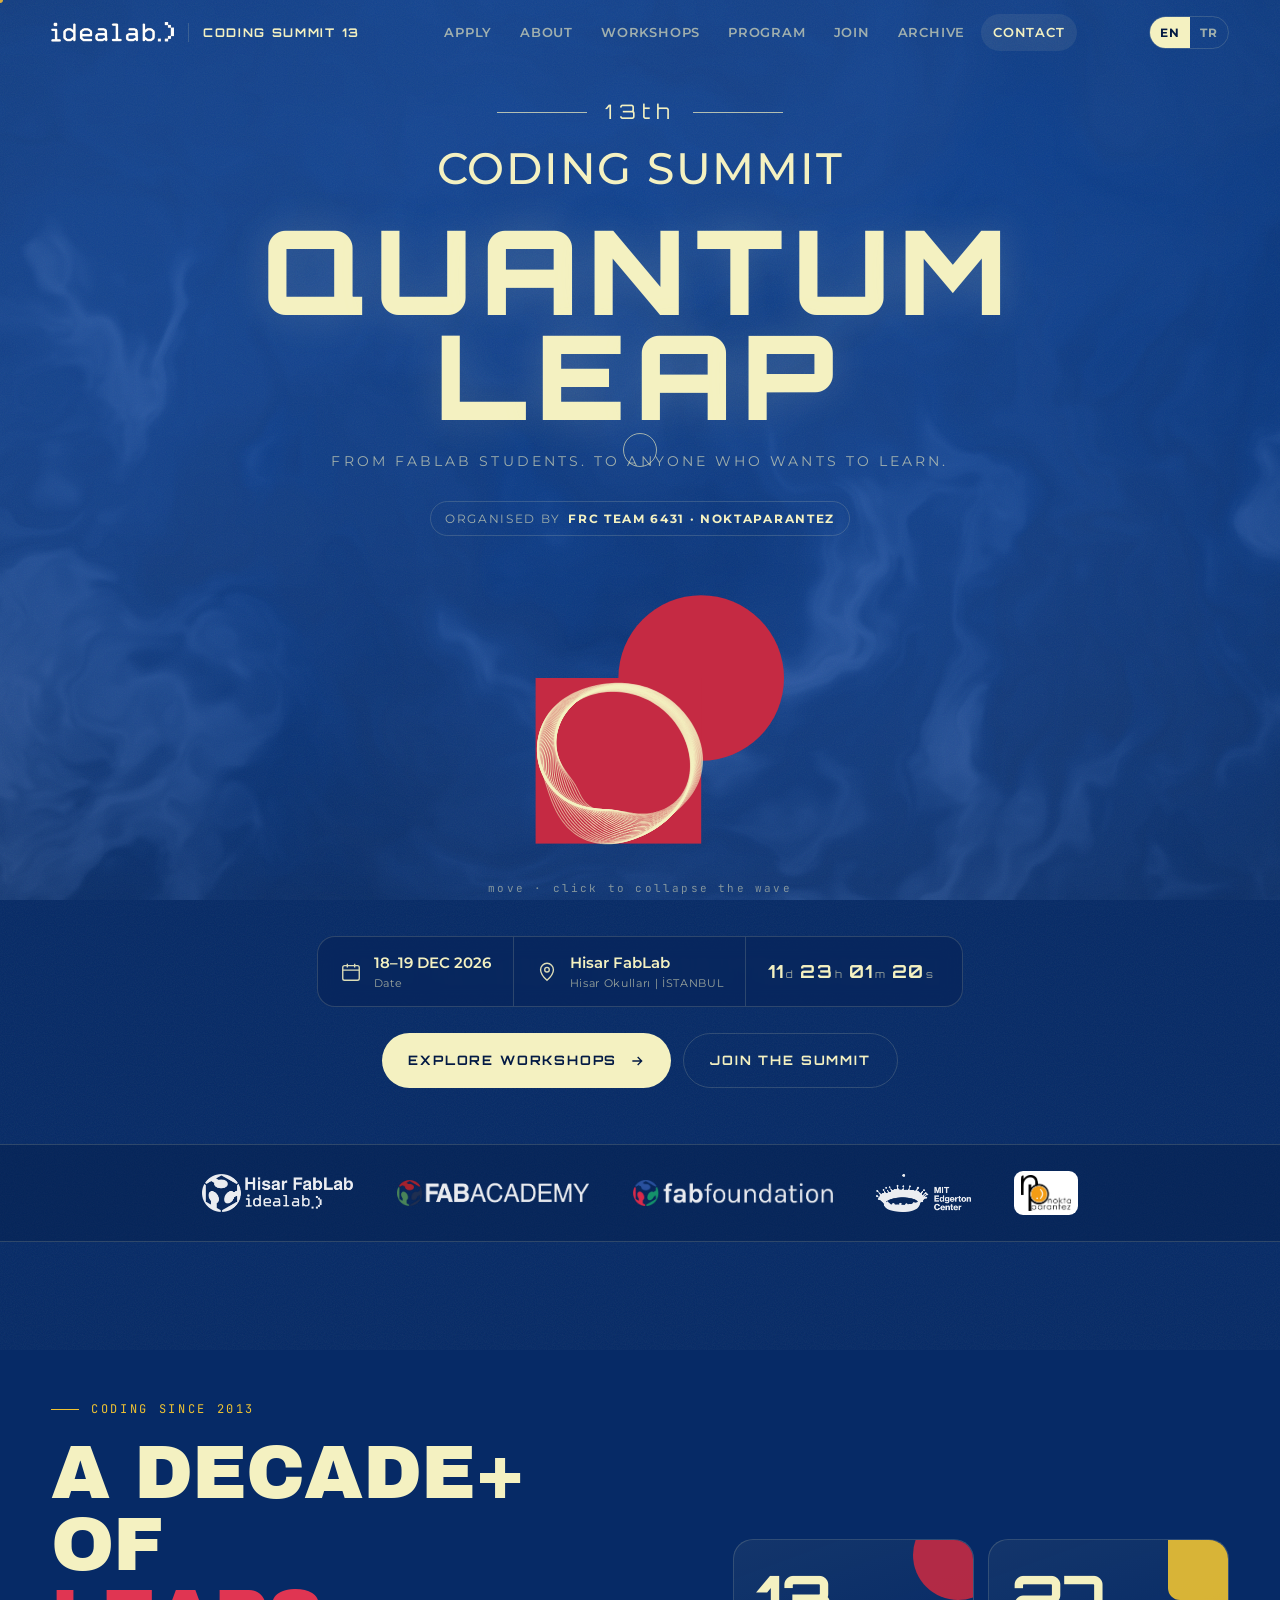
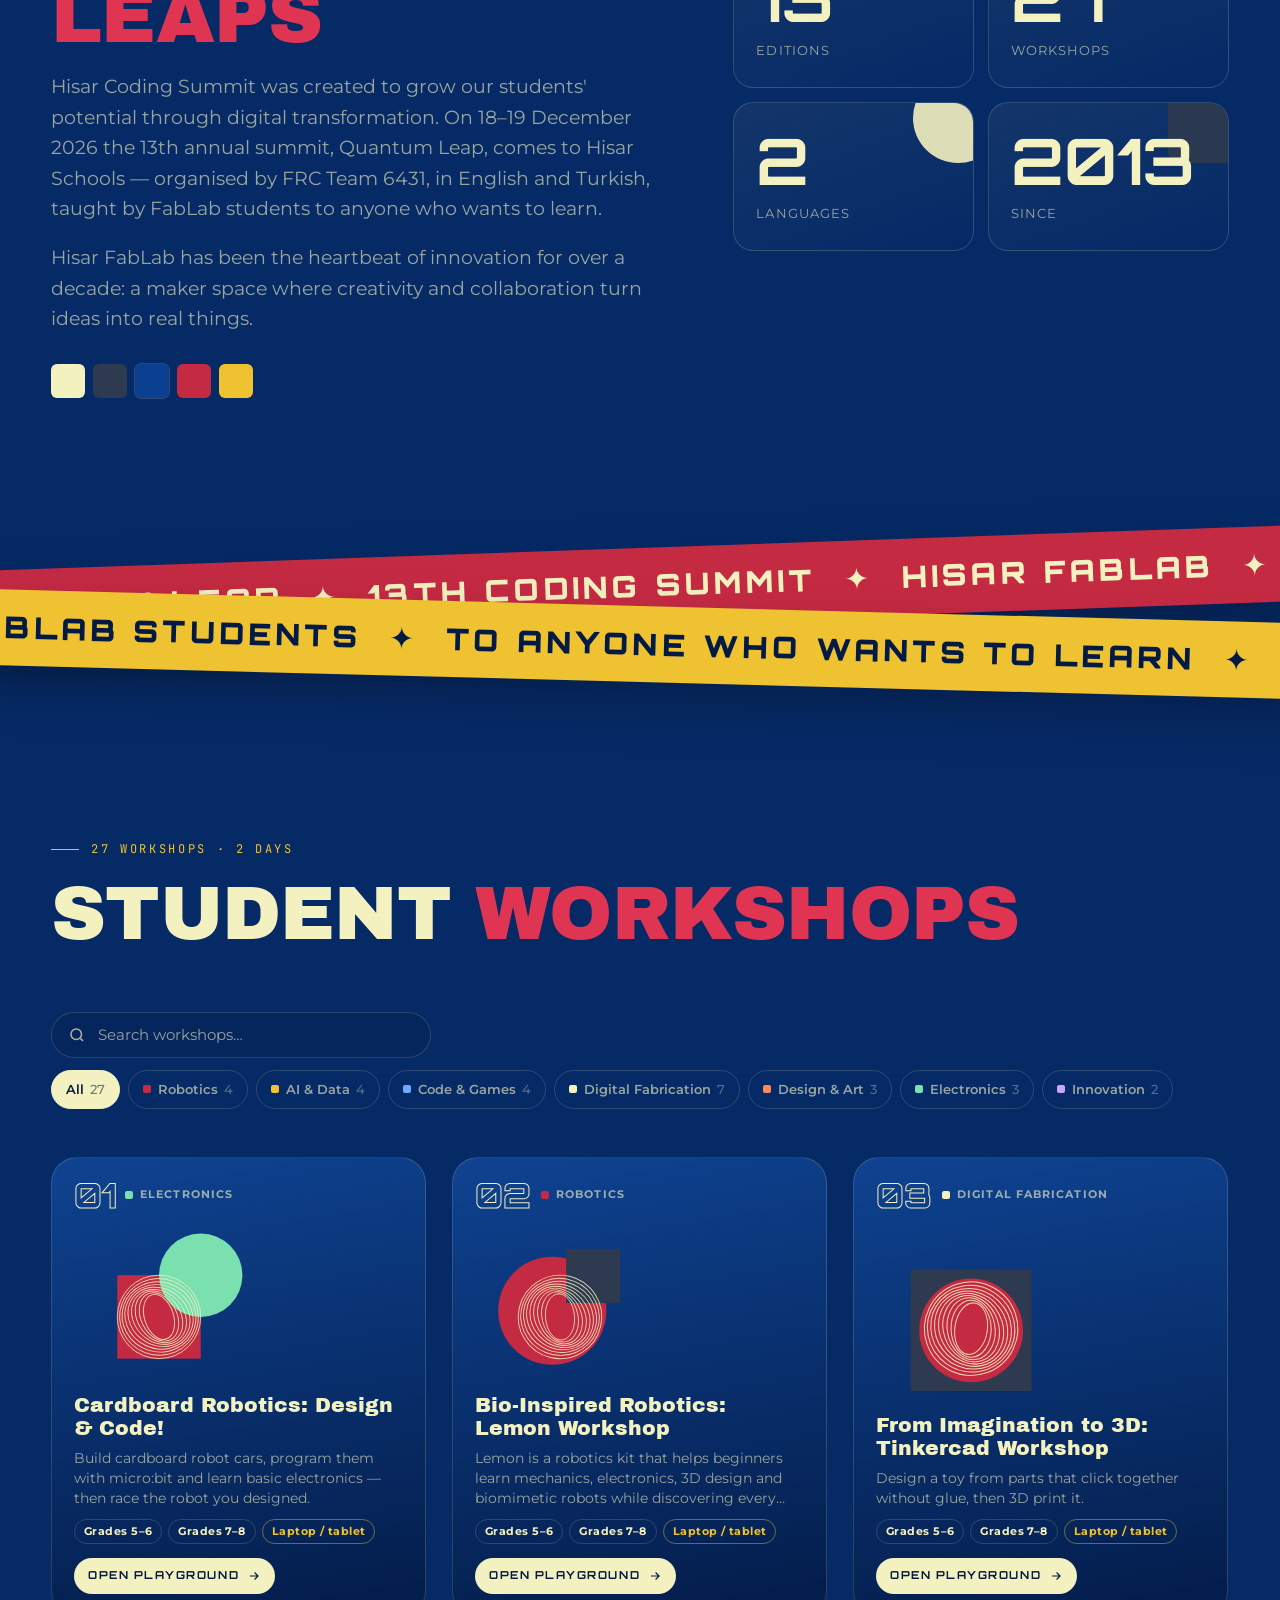
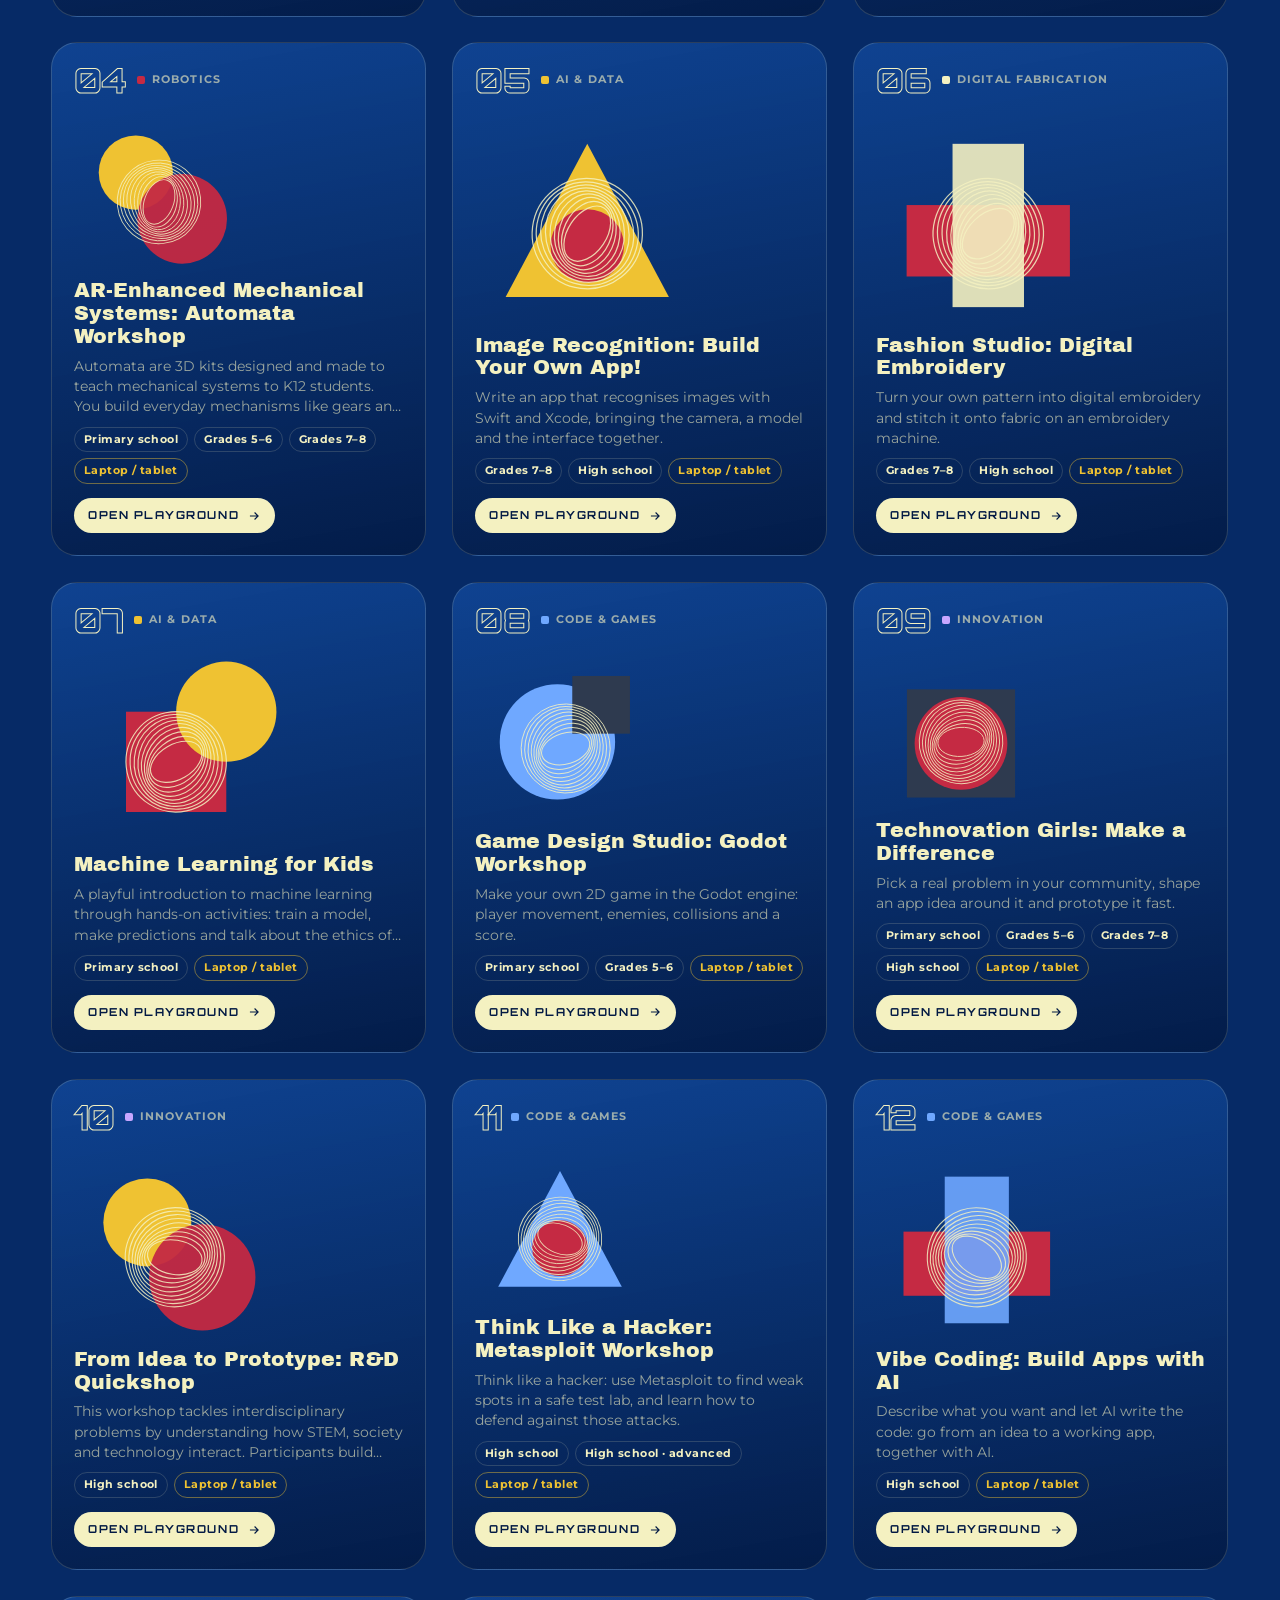
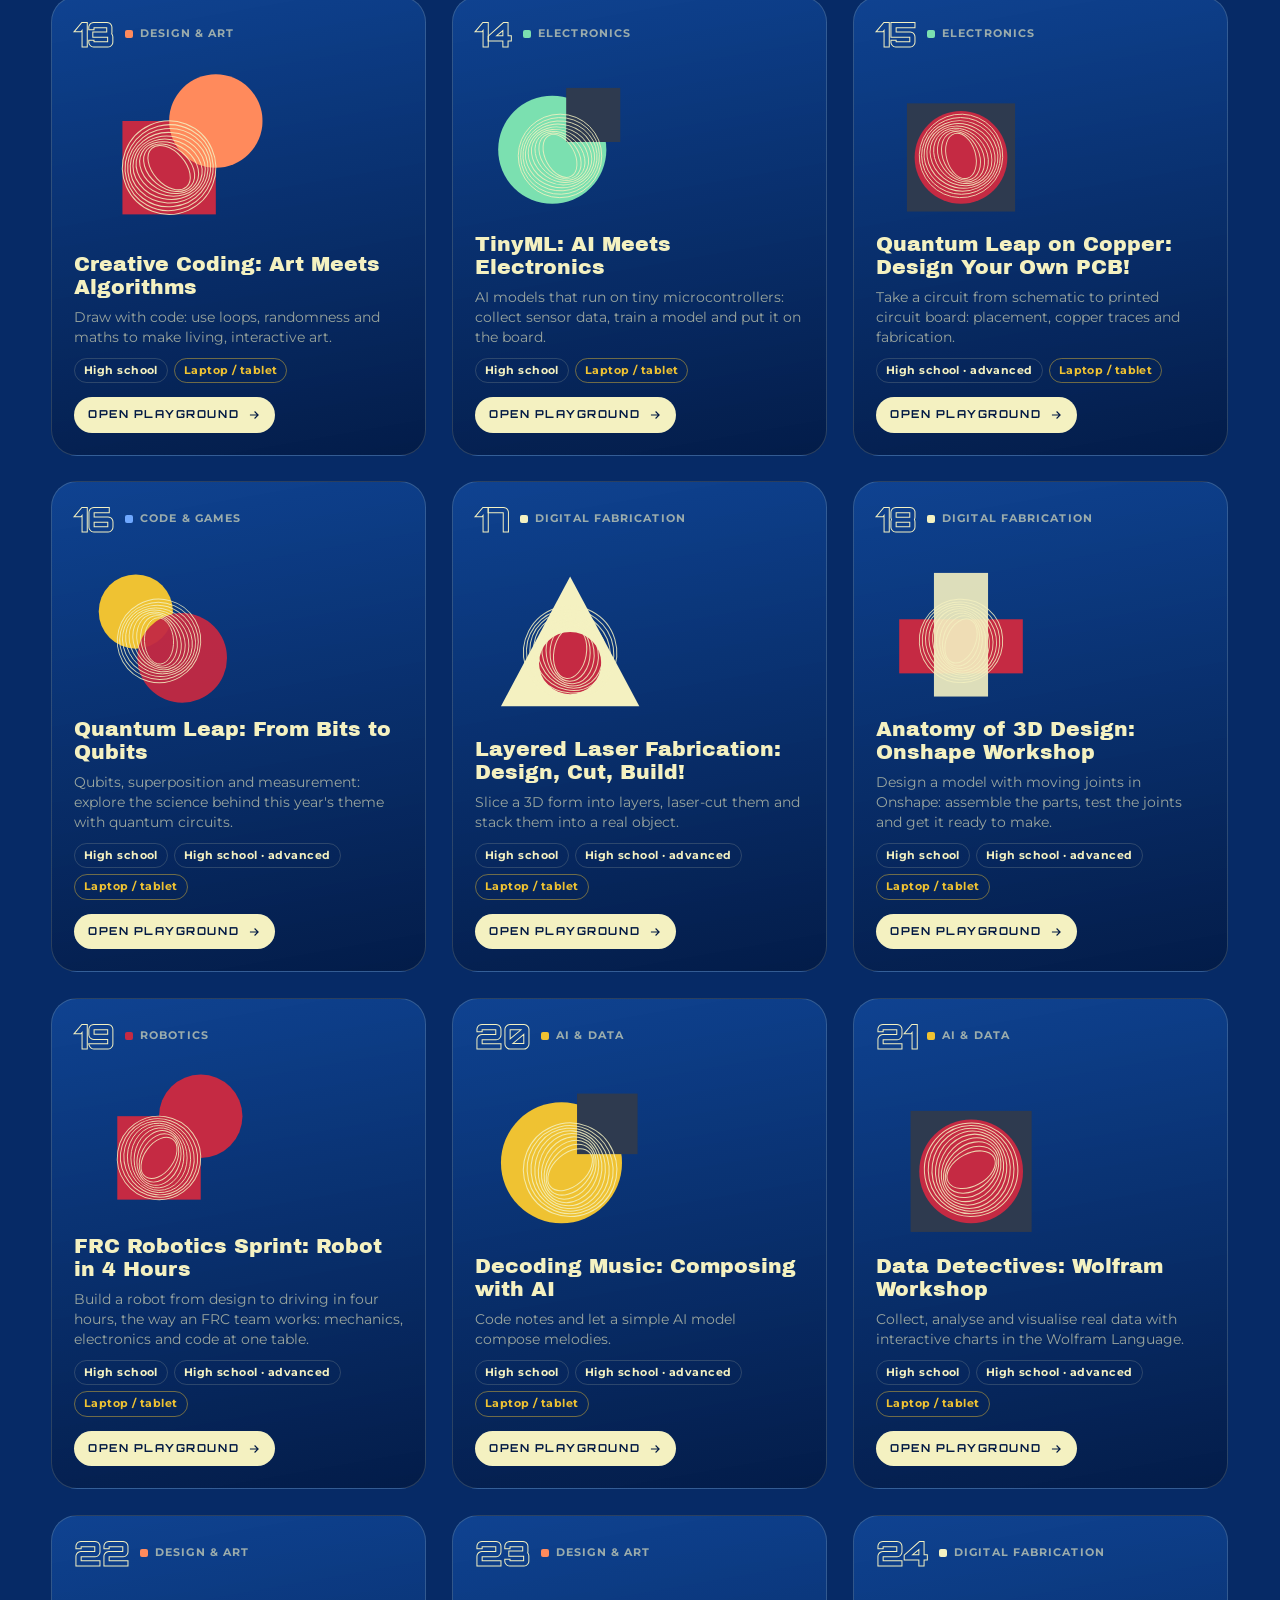
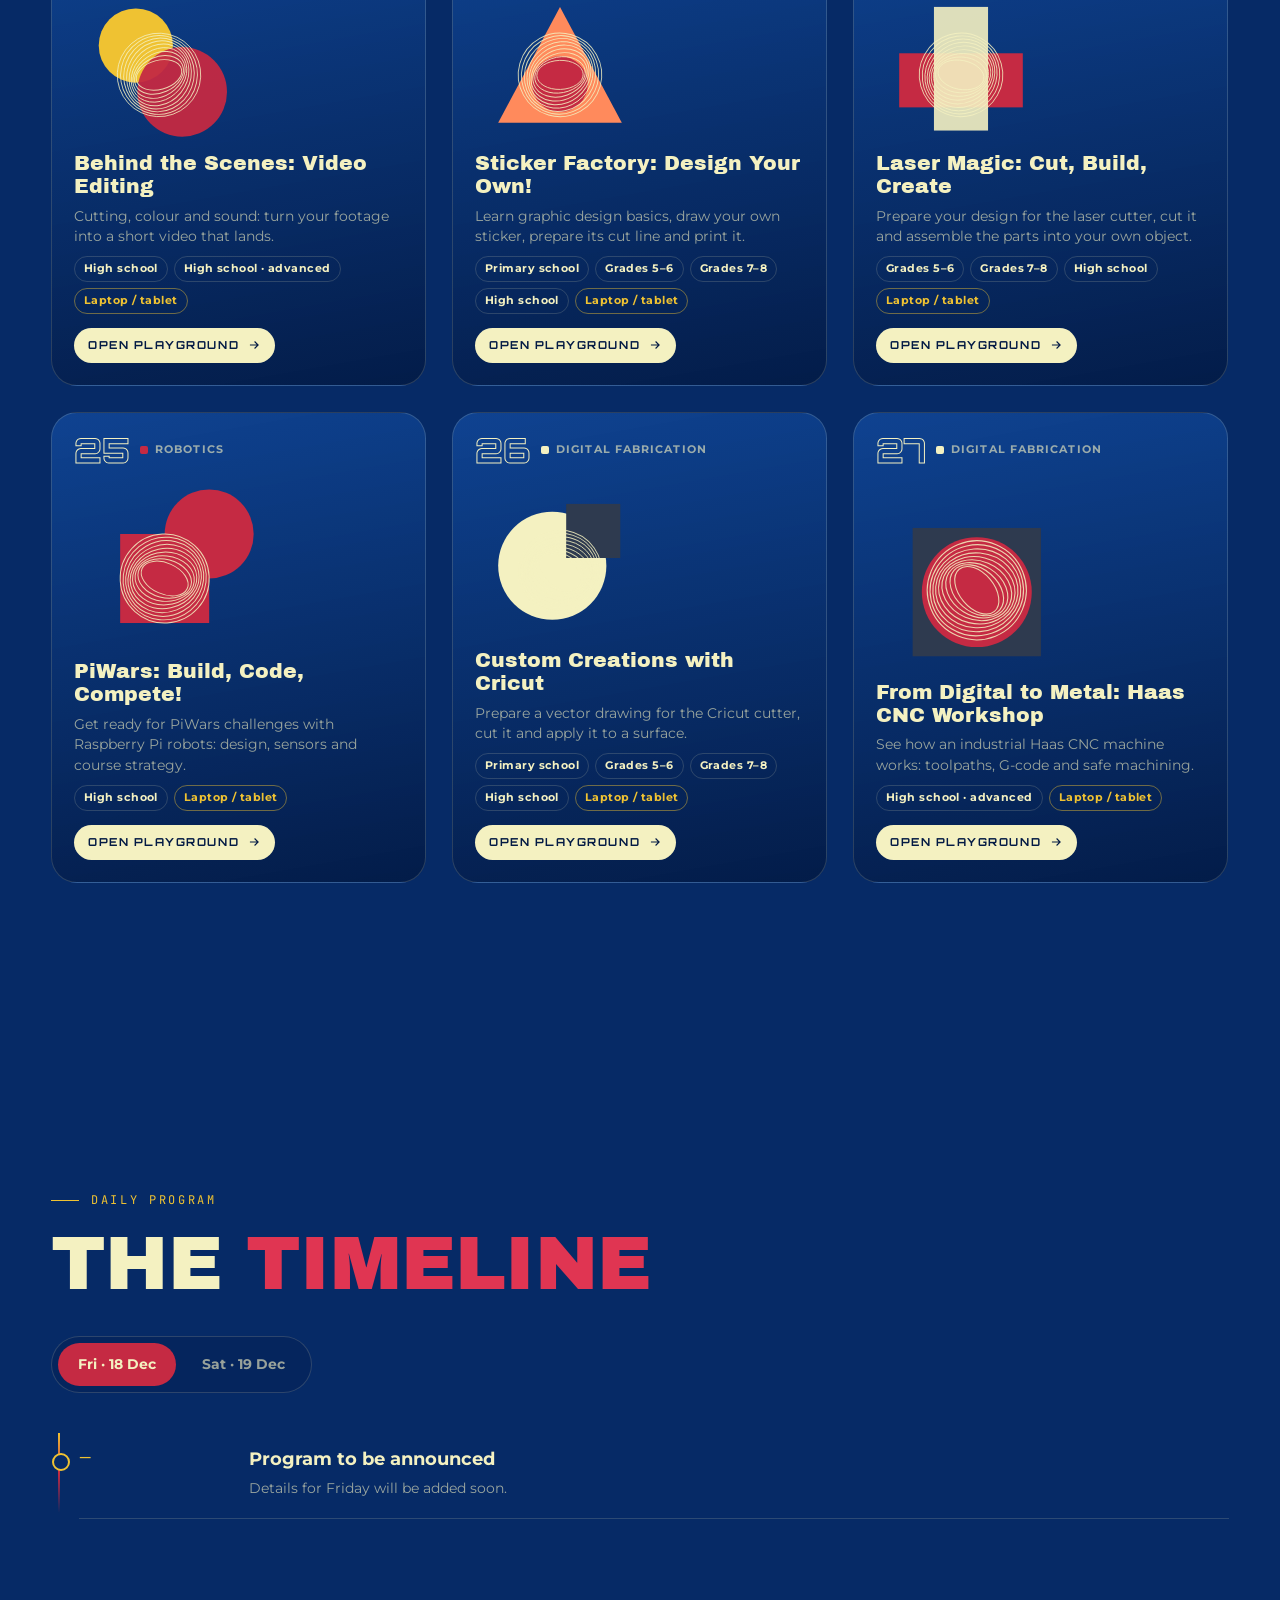
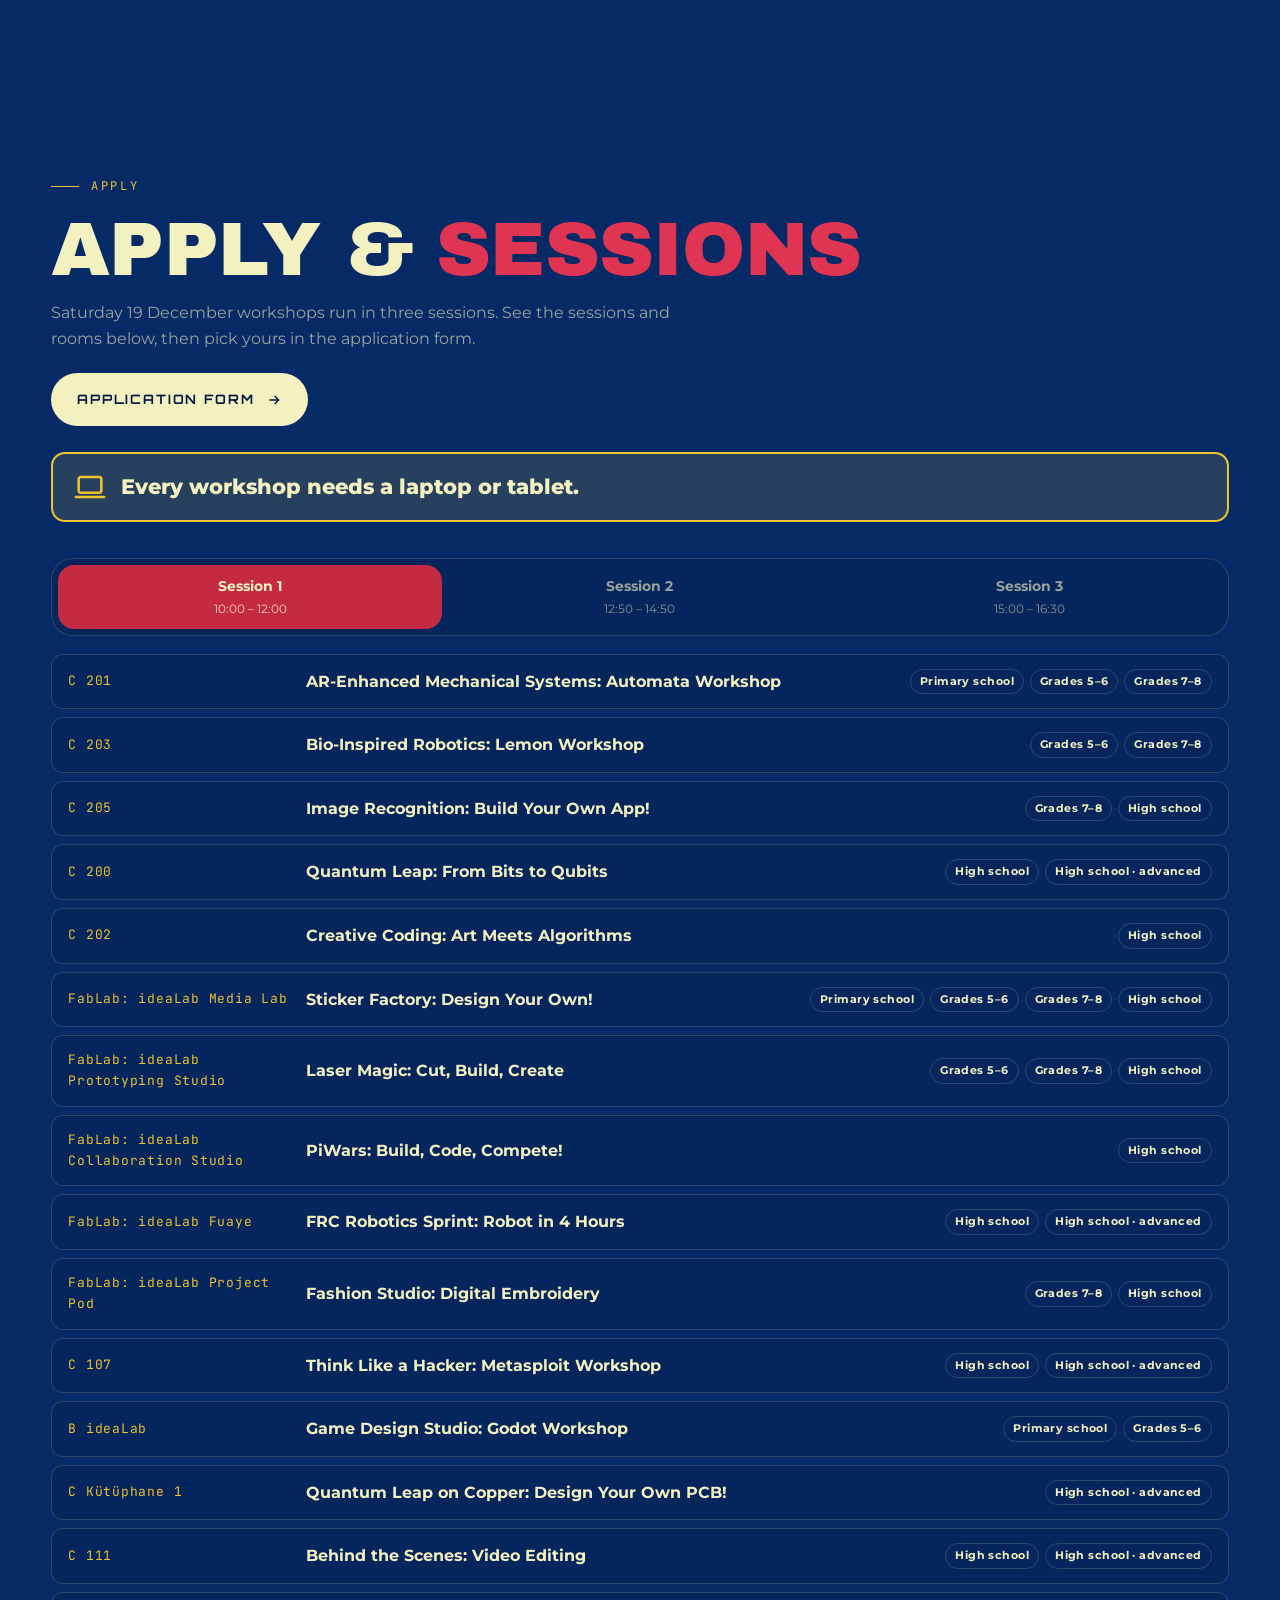
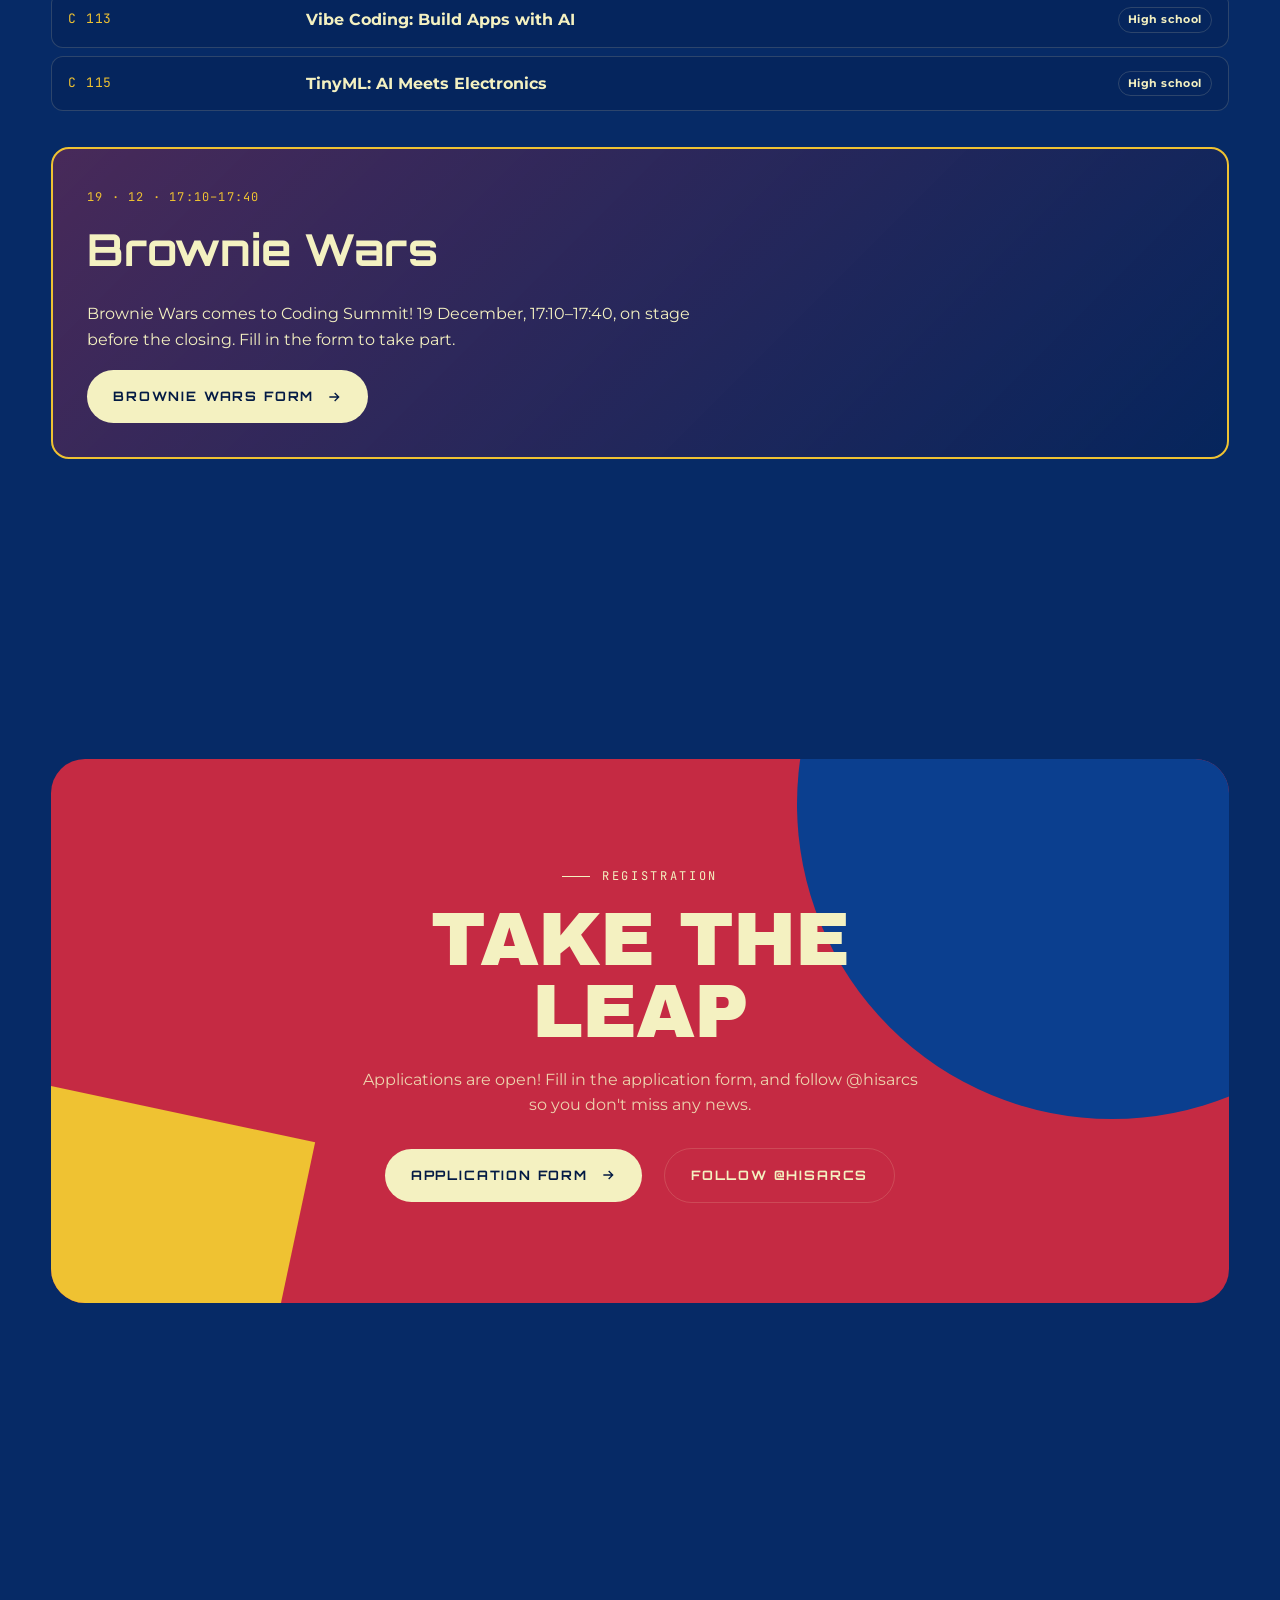
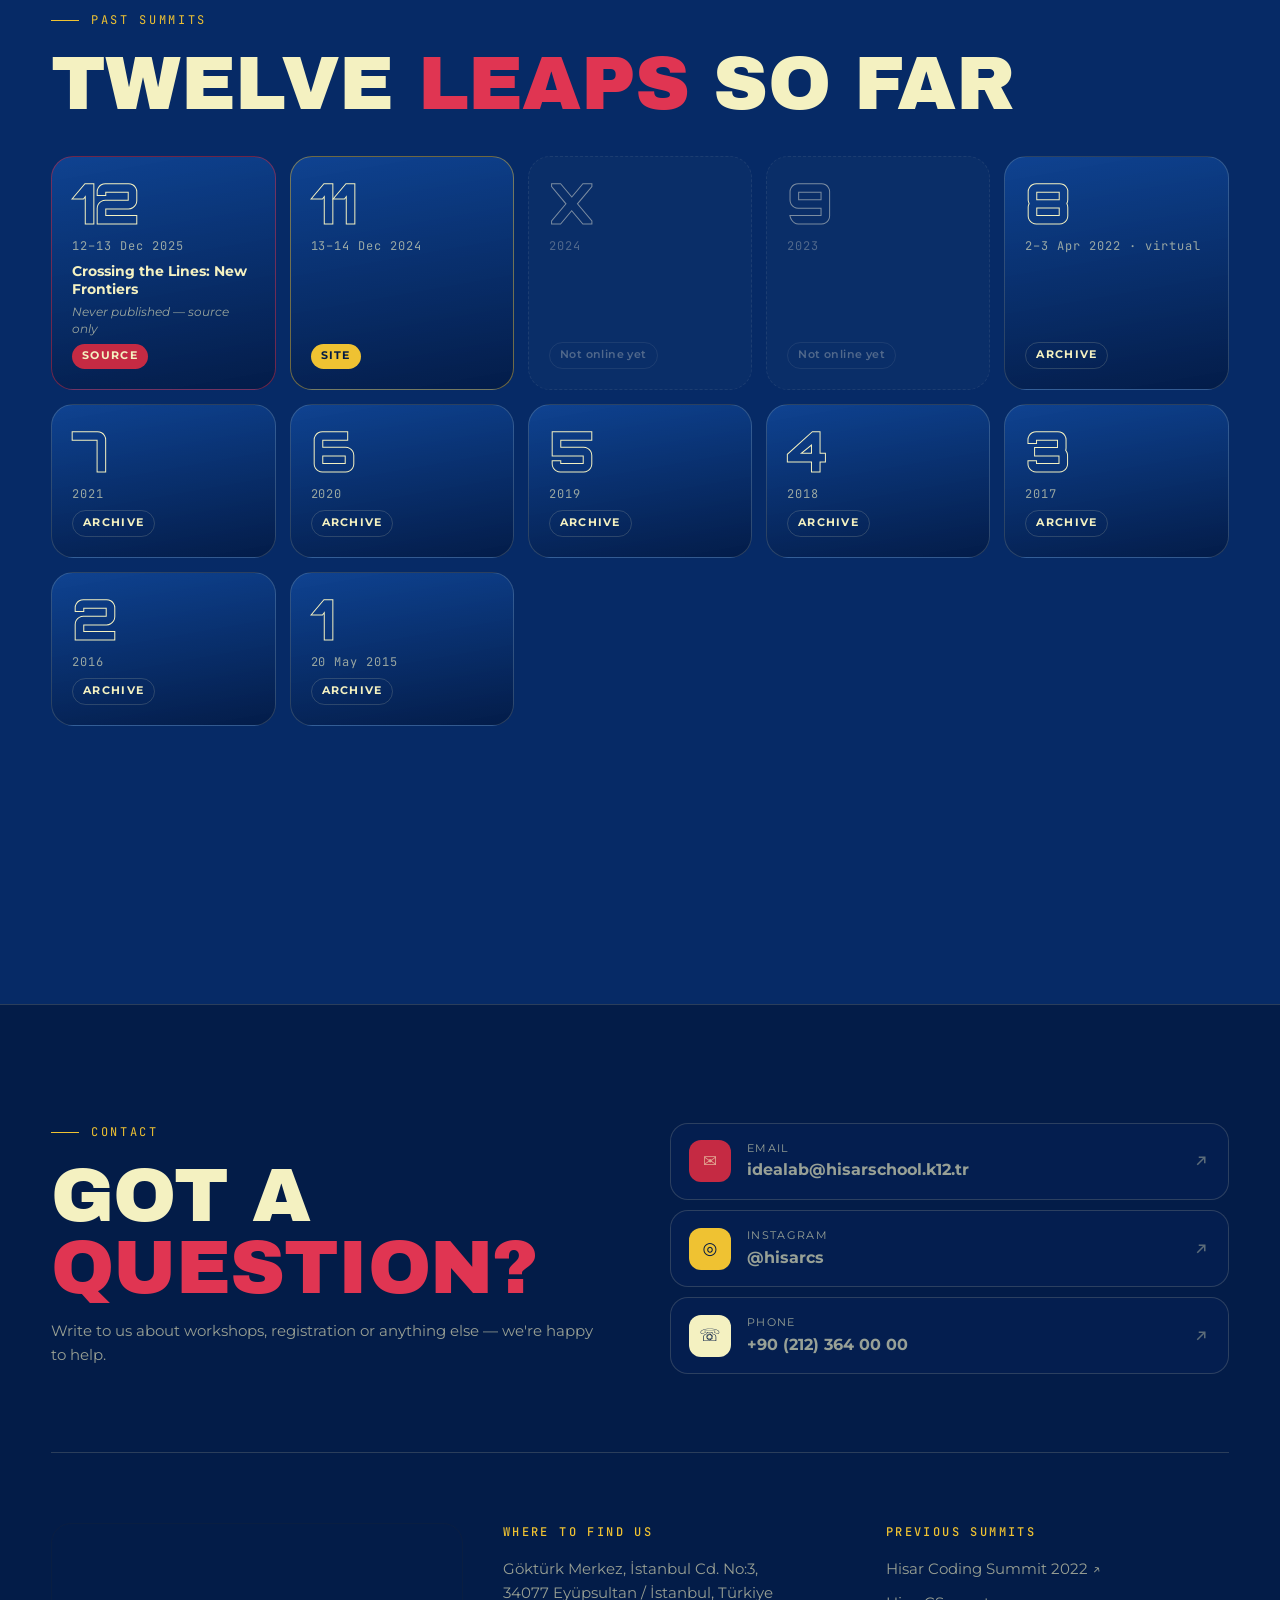
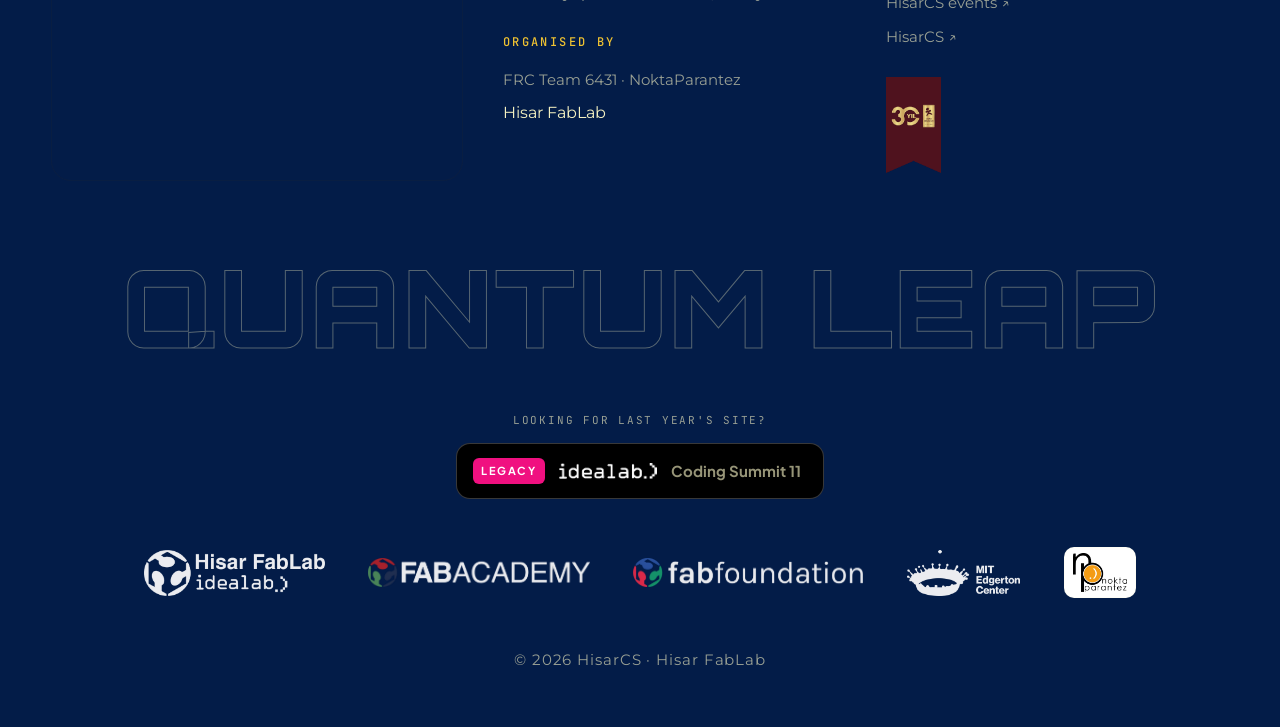
==== commit d6e39559: "Fix session list on tablet widths (titles squeezed to one letter per line) Co-Authored-By: Claude Op" ====
--- a/register.html
+++ b/register.html
@@ -10,8 +10,8 @@
   <link rel="preconnect" href="https://fonts.googleapis.com" />
   <link rel="preconnect" href="https://fonts.gstatic.com" crossorigin />
   <link href="https://fonts.googleapis.com/css2?family=Archivo+Black&family=JetBrains+Mono:wght@400;500&family=Montserrat:wght@300;400;500;600;700&family=Orbitron:wght@500;700;900&family=Plus+Jakarta+Sans:wght@700&display=swap" rel="stylesheet" />
-  <link rel="stylesheet" href="assets/css/style.css?v=1116a" />
-  <link rel="stylesheet" href="assets/css/register.css?v=1116a" />
+  <link rel="stylesheet" href="assets/css/style.css?v=1116c" />
+  <link rel="stylesheet" href="assets/css/register.css?v=1116c" />
 </head>
 <body class="reg">
   <div class="reg__bg" aria-hidden="true"></div>
@@ -134,7 +134,7 @@
     <a href="index.html#contact" data-i18n="reg.help">Questions? Contact us</a>
   </footer>
 
-  <script src="assets/js/data.js?v=1116a"></script>
-  <script src="assets/js/register.js?v=1116a"></script>
+  <script src="assets/js/data.js?v=1116c"></script>
+  <script src="assets/js/register.js?v=1116c"></script>
 </body>
 </html>
